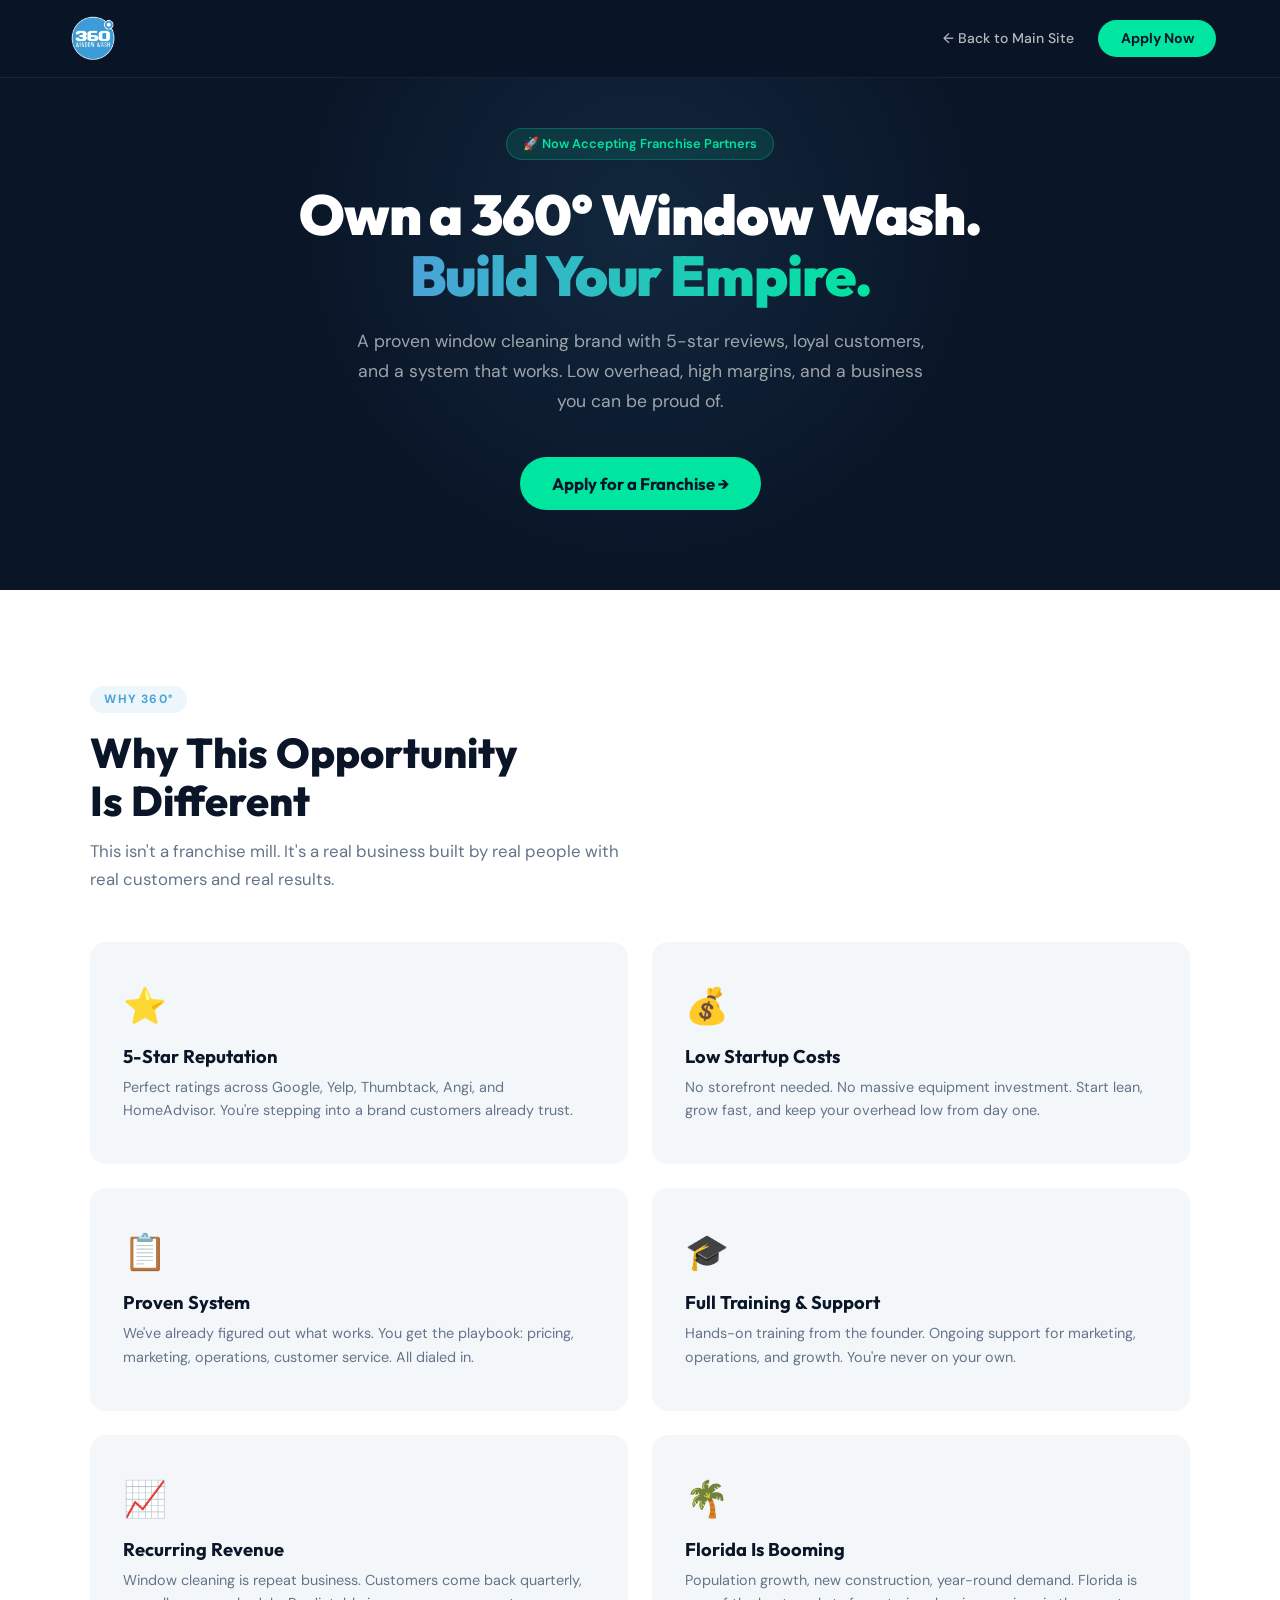
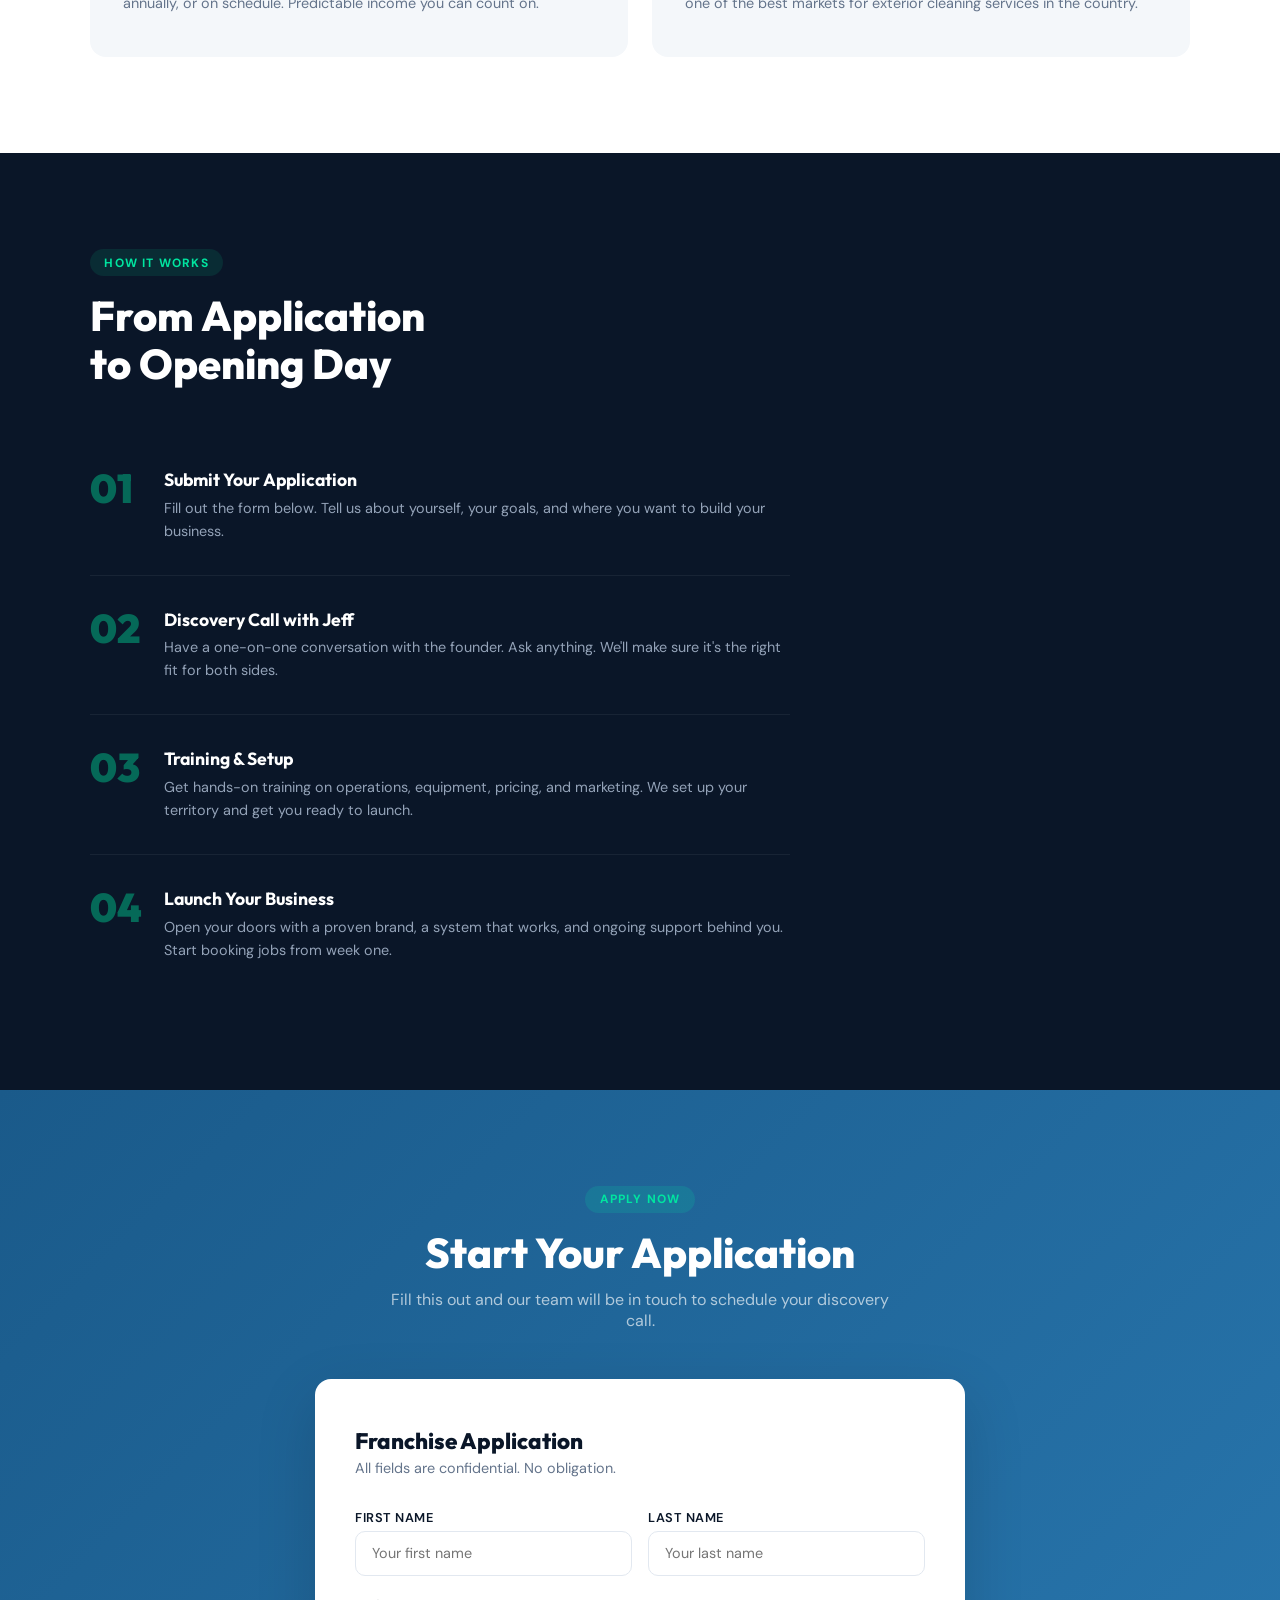
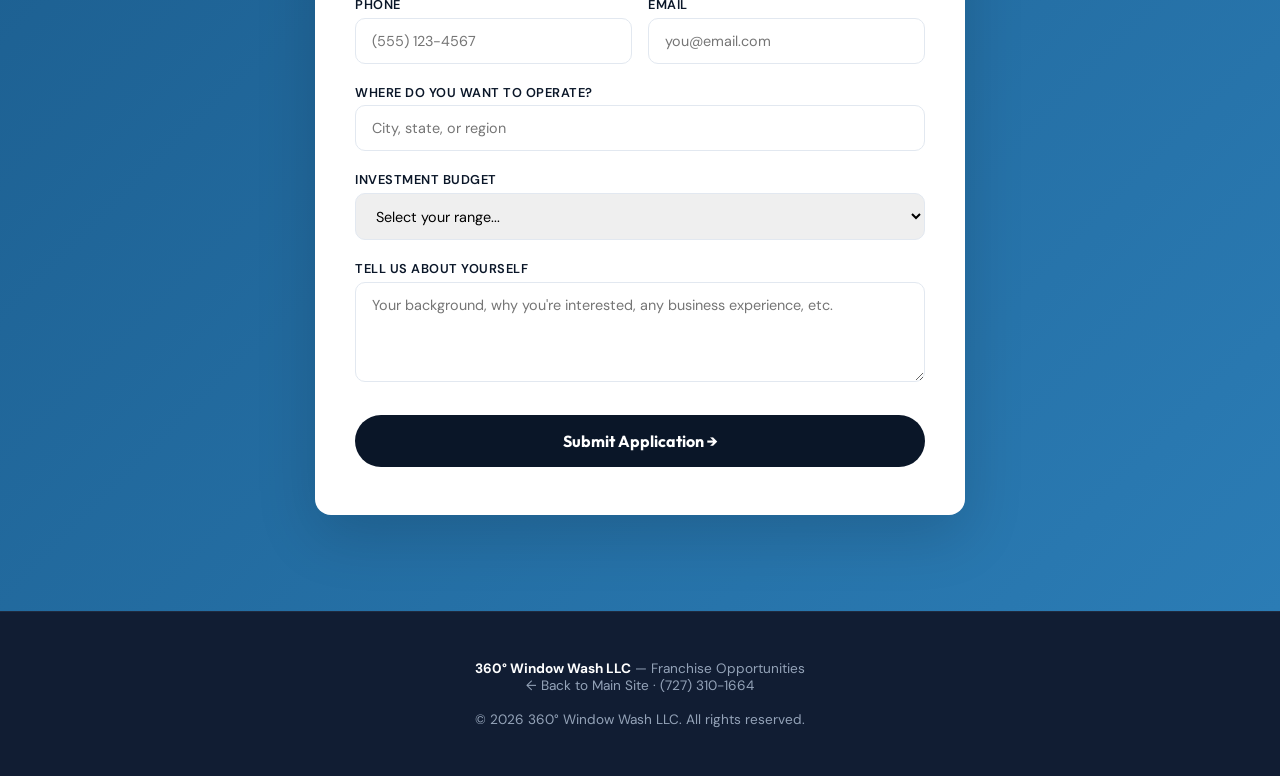
==== franchise.html @ 413ce779 "Initial deploy — 360 Window Wash website" ====
<!DOCTYPE html>
<html lang="en">
<head>
<meta charset="UTF-8">
<meta name="viewport" content="width=device-width, initial-scale=1.0">
<title>Own a 360° Window Wash Franchise | Tampa Bay's #1 Window Cleaning Brand</title>
<meta name="description" content="Own a proven window cleaning business. Low startup costs, full training, and a 5-star brand behind you. Learn about 360° Window Wash franchise opportunities.">
<link rel="preconnect" href="https://fonts.googleapis.com">
<link rel="preconnect" href="https://fonts.gstatic.com" crossorigin>
<link href="https://fonts.googleapis.com/css2?family=Outfit:wght@300;400;500;600;700;800;900&family=DM+Sans:wght@400;500;600;700&display=swap" rel="stylesheet">
<style>
*,*::before,*::after{box-sizing:border-box;margin:0;padding:0}
:root{
--blue:#4BA3D8;--blue-dark:#2B7CB5;--blue-deeper:#1a5a8a;
--navy:#0a1628;--navy-light:#111d33;
--accent:#00e5a0;--accent-dark:#00c589;
--white:#fff;--gray-100:#f4f7fa;--gray-200:#e2e8f0;--gray-400:#94a3b8;--gray-600:#64748b;
--radius:16px;--radius-sm:10px;
}
html{scroll-behavior:smooth;font-size:16px}
body{font-family:'DM Sans',system-ui,sans-serif;color:var(--navy);background:var(--white);-webkit-font-smoothing:antialiased;overflow-x:hidden}
h1,h2,h3,h4{font-family:'Outfit',sans-serif}
img{max-width:100%;display:block}
a{text-decoration:none;color:inherit}

/* NAV */
.nav{position:fixed;top:0;left:0;right:0;z-index:100;background:rgba(10,22,40,.95);backdrop-filter:blur(20px);border-bottom:1px solid rgba(255,255,255,.06)}
.nav-inner{max-width:1200px;margin:0 auto;padding:.9rem 1.5rem;display:flex;align-items:center;justify-content:space-between}
.nav-logo{height:48px;width:auto}
.nav-back{color:rgba(255,255,255,.7);font-size:.875rem;font-weight:500;display:flex;align-items:center;gap:.4rem;transition:color .2s}
.nav-back:hover{color:var(--accent)}
.nav-cta{background:var(--accent);color:var(--navy);font-weight:700;font-size:.875rem;padding:.6rem 1.4rem;border-radius:50px;transition:all .2s}
.nav-cta:hover{background:var(--white)}

/* HERO */
.hero{background:var(--navy);padding:8rem 1.5rem 5rem;text-align:center;position:relative;overflow:hidden}
.hero::before{content:'';position:absolute;top:-30%;left:50%;transform:translateX(-50%);width:800px;height:800px;border-radius:50%;background:radial-gradient(circle,rgba(75,163,216,.12),transparent 60%);pointer-events:none}
.hero-inner{position:relative;max-width:750px;margin:0 auto;z-index:2}
.hero-badge{display:inline-flex;align-items:center;gap:.5rem;background:rgba(0,229,160,.12);border:1px solid rgba(0,229,160,.25);color:var(--accent);font-size:.8rem;font-weight:600;padding:.4rem 1rem;border-radius:50px;margin-bottom:1.5rem}
.hero h1{font-size:clamp(2.2rem,5vw,3.5rem);font-weight:900;color:var(--white);line-height:1.1;margin-bottom:1.25rem;letter-spacing:-.02em}
.hero h1 span{background:linear-gradient(90deg,var(--blue),var(--accent));-webkit-background-clip:text;-webkit-text-fill-color:transparent;background-clip:text}
.hero p{color:rgba(255,255,255,.6);font-size:1.1rem;line-height:1.7;max-width:580px;margin:0 auto 2.5rem}
.btn{display:inline-flex;align-items:center;gap:.5rem;font-family:'Outfit',sans-serif;font-weight:700;font-size:1.05rem;padding:1rem 2rem;border-radius:50px;border:none;cursor:pointer;transition:all .25s}
.btn-accent{background:var(--accent);color:var(--navy)}
.btn-accent:hover{background:var(--white);transform:translateY(-2px);box-shadow:0 8px 30px rgba(0,229,160,.3)}

/* WHY */
section{padding:5rem 1.5rem}
.section-inner{max-width:1100px;margin:0 auto}
.section-tag{display:inline-block;font-size:.75rem;font-weight:700;letter-spacing:.1em;text-transform:uppercase;color:var(--blue);background:rgba(75,163,216,.1);padding:.35rem .9rem;border-radius:50px;margin-bottom:1rem}
.section-title{font-size:clamp(1.8rem,4vw,2.6rem);font-weight:800;line-height:1.15;margin-bottom:.75rem}
.section-desc{color:var(--gray-600);font-size:1.05rem;line-height:1.7;max-width:560px}

.why-grid{display:grid;gap:1.5rem;margin-top:3rem}
.why-card{background:var(--gray-100);border-radius:var(--radius);padding:2.5rem 2rem;transition:all .3s;border:1px solid transparent}
.why-card:hover{border-color:var(--blue);transform:translateY(-3px);box-shadow:0 10px 40px rgba(75,163,216,.1)}
.why-icon{font-size:2.2rem;margin-bottom:1rem}
.why-card h3{font-size:1.15rem;font-weight:700;margin-bottom:.5rem}
.why-card p{color:var(--gray-600);font-size:.9rem;line-height:1.65}

/* STEPS */
.steps-section{background:var(--navy);color:var(--white)}
.steps-section .section-tag{color:var(--accent);background:rgba(0,229,160,.1)}
.steps-section .section-title{color:var(--white)}
.steps-grid{display:grid;gap:0;margin-top:3rem;max-width:700px}
.step{display:flex;gap:1.5rem;padding:2rem 0;border-bottom:1px solid rgba(255,255,255,.06)}
.step:last-child{border:none}
.step-num{font-family:'Outfit',sans-serif;font-size:2.5rem;font-weight:900;color:var(--accent);opacity:.4;line-height:1;flex-shrink:0;width:50px}
.step h3{color:var(--white);font-size:1.1rem;font-weight:700;margin-bottom:.35rem}
.step p{color:var(--gray-400);font-size:.9rem;line-height:1.6}

/* FORM */
.form-section{background:linear-gradient(135deg,var(--blue-deeper),var(--blue-dark))}
.form-wrapper{max-width:650px;margin:0 auto}
.form-card{background:var(--white);border-radius:var(--radius);padding:3rem 2.5rem;box-shadow:0 20px 60px rgba(0,0,0,.15)}
.form-card h3{font-size:1.4rem;font-weight:800;margin-bottom:.25rem}
.form-card .subtitle{color:var(--gray-600);font-size:.9rem;margin-bottom:2rem}
.form-group{margin-bottom:1.25rem}
.form-group label{display:block;font-size:.8rem;font-weight:600;color:var(--navy);margin-bottom:.3rem;text-transform:uppercase;letter-spacing:.04em}
.form-group input,.form-group select,.form-group textarea{width:100%;padding:.8rem 1rem;border:1.5px solid var(--gray-200);border-radius:var(--radius-sm);font-family:inherit;font-size:.9rem;transition:border-color .2s}
.form-group input:focus,.form-group select:focus,.form-group textarea:focus{outline:none;border-color:var(--blue)}
.form-group textarea{resize:vertical}
.form-row{display:grid;grid-template-columns:1fr 1fr;gap:1rem}
.btn-submit{width:100%;justify-content:center;background:var(--navy);color:var(--white);font-size:1rem;margin-top:.5rem}
.btn-submit:hover{background:var(--blue-deeper);transform:translateY(-2px)}

/* GHOST RESPONSE */
.ghost-response{margin-top:2rem;background:var(--navy);border-radius:var(--radius);padding:2rem;color:var(--white);animation:slideUp .4s ease;display:none}
.ghost-header{display:flex;align-items:center;gap:.5rem;font-size:.8rem;color:var(--gray-400);margin-bottom:1rem}
.ghost-dot{width:8px;height:8px;border-radius:50%;background:var(--accent);animation:pulse 2s infinite}
.ghost-msg{font-size:.95rem;line-height:1.7;color:rgba(255,255,255,.85)}
.ghost-msg p{margin-bottom:.5rem}
@keyframes slideUp{from{opacity:0;transform:translateY(10px)}to{opacity:1;transform:translateY(0)}}
@keyframes pulse{0%,100%{opacity:1}50%{opacity:.3}}
.typing span{animation:blink 1.4s infinite;font-size:1.2rem}
.typing span:nth-child(2){animation-delay:.2s}
.typing span:nth-child(3){animation-delay:.4s}
@keyframes blink{0%,100%{opacity:.2}50%{opacity:1}}

/* FOOTER */
footer{background:var(--navy-light);border-top:1px solid rgba(255,255,255,.06);padding:3rem 1.5rem;text-align:center;color:var(--gray-400);font-size:.85rem}
footer a{color:var(--gray-400)}
footer strong{color:var(--white)}

.fade-in{opacity:0;transform:translateY(25px);transition:opacity .6s,transform .6s}
.fade-in.visible{opacity:1;transform:translateY(0)}

@media(min-width:640px){.why-grid{grid-template-columns:repeat(2,1fr)}}
@media(min-width:768px){section{padding:6rem 2rem}}
@media(max-width:500px){.form-row{grid-template-columns:1fr}}
</style>
</head>
<body>

<!-- NAV -->
<nav class="nav">
  <div class="nav-inner">
    <img src="logo-full.webp" alt="360° Window Wash" class="nav-logo">
    <div style="display:flex;align-items:center;gap:1.5rem">
      <a href="index.html" class="nav-back">← Back to Main Site</a>
      <a href="#apply" class="nav-cta">Apply Now</a>
    </div>
  </div>
</nav>

<!-- HERO -->
<section class="hero">
  <div class="hero-inner fade-in">
    <div class="hero-badge">🚀 Now Accepting Franchise Partners</div>
    <h1>Own a 360° Window Wash.<br><span>Build Your Empire.</span></h1>
    <p>A proven window cleaning brand with 5-star reviews, loyal customers, and a system that works. Low overhead, high margins, and a business you can be proud of.</p>
    <a href="#apply" class="btn btn-accent">Apply for a Franchise →</a>
  </div>
</section>

<!-- WHY -->
<section>
  <div class="section-inner">
    <span class="section-tag">Why 360°</span>
    <h2 class="section-title">Why This Opportunity<br>Is Different</h2>
    <p class="section-desc">This isn't a franchise mill. It's a real business built by real people with real customers and real results.</p>
    <div class="why-grid">
      <div class="why-card fade-in">
        <div class="why-icon">⭐</div>
        <h3>5-Star Reputation</h3>
        <p>Perfect ratings across Google, Yelp, Thumbtack, Angi, and HomeAdvisor. You're stepping into a brand customers already trust.</p>
      </div>
      <div class="why-card fade-in">
        <div class="why-icon">💰</div>
        <h3>Low Startup Costs</h3>
        <p>No storefront needed. No massive equipment investment. Start lean, grow fast, and keep your overhead low from day one.</p>
      </div>
      <div class="why-card fade-in">
        <div class="why-icon">📋</div>
        <h3>Proven System</h3>
        <p>We've already figured out what works. You get the playbook: pricing, marketing, operations, customer service. All dialed in.</p>
      </div>
      <div class="why-card fade-in">
        <div class="why-icon">🎓</div>
        <h3>Full Training &amp; Support</h3>
        <p>Hands-on training from the founder. Ongoing support for marketing, operations, and growth. You're never on your own.</p>
      </div>
      <div class="why-card fade-in">
        <div class="why-icon">📈</div>
        <h3>Recurring Revenue</h3>
        <p>Window cleaning is repeat business. Customers come back quarterly, annually, or on schedule. Predictable income you can count on.</p>
      </div>
      <div class="why-card fade-in">
        <div class="why-icon">🌴</div>
        <h3>Florida Is Booming</h3>
        <p>Population growth, new construction, year-round demand. Florida is one of the best markets for exterior cleaning services in the country.</p>
      </div>
    </div>
  </div>
</section>

<!-- HOW IT WORKS -->
<section class="steps-section">
  <div class="section-inner">
    <span class="section-tag">How It Works</span>
    <h2 class="section-title">From Application<br>to Opening Day</h2>
    <div class="steps-grid">
      <div class="step fade-in">
        <div class="step-num">01</div>
        <div><h3>Submit Your Application</h3><p>Fill out the form below. Tell us about yourself, your goals, and where you want to build your business.</p></div>
      </div>
      <div class="step fade-in">
        <div class="step-num">02</div>
        <div><h3>Discovery Call with Jeff</h3><p>Have a one-on-one conversation with the founder. Ask anything. We'll make sure it's the right fit for both sides.</p></div>
      </div>
      <div class="step fade-in">
        <div class="step-num">03</div>
        <div><h3>Training &amp; Setup</h3><p>Get hands-on training on operations, equipment, pricing, and marketing. We set up your territory and get you ready to launch.</p></div>
      </div>
      <div class="step fade-in">
        <div class="step-num">04</div>
        <div><h3>Launch Your Business</h3><p>Open your doors with a proven brand, a system that works, and ongoing support behind you. Start booking jobs from week one.</p></div>
      </div>
    </div>
  </div>
</section>

<!-- APPLICATION FORM -->
<section id="apply" class="form-section">
  <div class="section-inner">
    <div style="text-align:center;margin-bottom:3rem">
      <span class="section-tag" style="color:var(--accent);background:rgba(0,229,160,.15)">Apply Now</span>
      <h2 class="section-title" style="color:var(--white)">Start Your Application</h2>
      <p style="color:rgba(255,255,255,.65);max-width:500px;margin:.75rem auto 0;font-size:1rem">Fill this out and our team will be in touch to schedule your discovery call.</p>
    </div>
    <div class="form-wrapper">
      <div class="form-card fade-in">
        <h3>Franchise Application</h3>
        <p class="subtitle">All fields are confidential. No obligation.</p>
        <form id="franchiseForm" onsubmit="return submitFranchise(event)">
          <div class="form-row">
            <div class="form-group">
              <label>First Name</label>
              <input type="text" id="ffname" placeholder="Your first name" required>
            </div>
            <div class="form-group">
              <label>Last Name</label>
              <input type="text" id="flname" placeholder="Your last name" required>
            </div>
          </div>
          <div class="form-row">
            <div class="form-group">
              <label>Phone</label>
              <input type="tel" id="fphone" placeholder="(555) 123-4567" required>
            </div>
            <div class="form-group">
              <label>Email</label>
              <input type="email" id="femail" placeholder="you@email.com" required>
            </div>
          </div>
          <div class="form-group">
            <label>Where do you want to operate?</label>
            <input type="text" id="flocation" placeholder="City, state, or region" required>
          </div>
          <div class="form-group">
            <label>Investment Budget</label>
            <select id="fbudget" required>
              <option value="">Select your range...</option>
              <option value="Under $10K">Under $10,000</option>
              <option value="$10K-$25K">$10,000 - $25,000</option>
              <option value="$25K-$50K">$25,000 - $50,000</option>
              <option value="$50K+">$50,000+</option>
            </select>
          </div>
          <div class="form-group">
            <label>Tell us about yourself</label>
            <textarea id="fabout" rows="4" placeholder="Your background, why you're interested, any business experience, etc." required></textarea>
          </div>
          <button type="submit" class="btn btn-submit" id="fsubmit">Submit Application →</button>
        </form>

        <div id="ghostResponse" class="ghost-response">
          <div class="ghost-header">
            <div class="ghost-dot"></div>
            <span>360° Window Wash AI Assistant</span>
          </div>
          <div id="ghostMsg" class="ghost-msg"></div>
        </div>
      </div>
    </div>
  </div>
</section>

<!-- FOOTER -->
<footer>
  <div style="max-width:1100px;margin:0 auto">
    <strong>360° Window Wash LLC</strong> — Franchise Opportunities<br>
    <a href="index.html">← Back to Main Site</a> · <a href="tel:+17273101664">(727) 310-1664</a><br><br>
    &copy; 2026 360° Window Wash LLC. All rights reserved.
  </div>
</footer>

<script>
// Fade-in
const obs=new IntersectionObserver(entries=>{entries.forEach(e=>{if(e.isIntersecting){e.target.classList.add('visible');obs.unobserve(e.target)}})},{threshold:.12});
document.querySelectorAll('.fade-in').forEach(el=>obs.observe(el));

// Franchise form
async function submitFranchise(e){
  e.preventDefault();
  const fname=document.getElementById('ffname').value;
  const lname=document.getElementById('flname').value;
  const phone=document.getElementById('fphone').value;
  const email=document.getElementById('femail').value;
  const location=document.getElementById('flocation').value;
  const budget=document.getElementById('fbudget').value;
  const about=document.getElementById('fabout').value;

  const btn=document.getElementById('fsubmit');
  btn.disabled=true;
  btn.textContent='Submitting...';

  try{
    const res=await fetch('https://formspree.io/f/mjgeoljw',{
      method:'POST',
      headers:{'Content-Type':'application/json','Accept':'application/json'},
      body:JSON.stringify({
        _subject:'🏢 Franchise Application — 360 Window Wash',
        firstName:fname,
        lastName:lname,
        phone,
        email,
        targetLocation:location,
        investmentBudget:budget,
        about
      })
    });
    if(res.ok){
      const resp=document.getElementById('ghostResponse');
      const msg=document.getElementById('ghostMsg');
      resp.style.display='block';
      msg.innerHTML=`
        <p>Hey ${fname}! Thanks for applying to own a 360° Window Wash franchise. Jeff will be reaching out personally to schedule your discovery call.</p>
        <p>Keep an eye on your phone — he's fast. Talk soon! 🪟✨</p>
      `;
      resp.scrollIntoView({behavior:'smooth',block:'center'});
      btn.textContent='Application Submitted ✓';
      btn.style.background='var(--accent)';
      btn.style.color='var(--navy)';
    } else {
      btn.disabled=false;
      btn.textContent='Submit Application →';
      alert('Something went wrong. Please call us at (727) 310-1664.');
    }
  } catch(err){
    btn.disabled=false;
    btn.textContent='Submit Application →';
    alert('Something went wrong. Please call us at (727) 310-1664.');
  }
  return false;
}
</script>
</body>
</html>
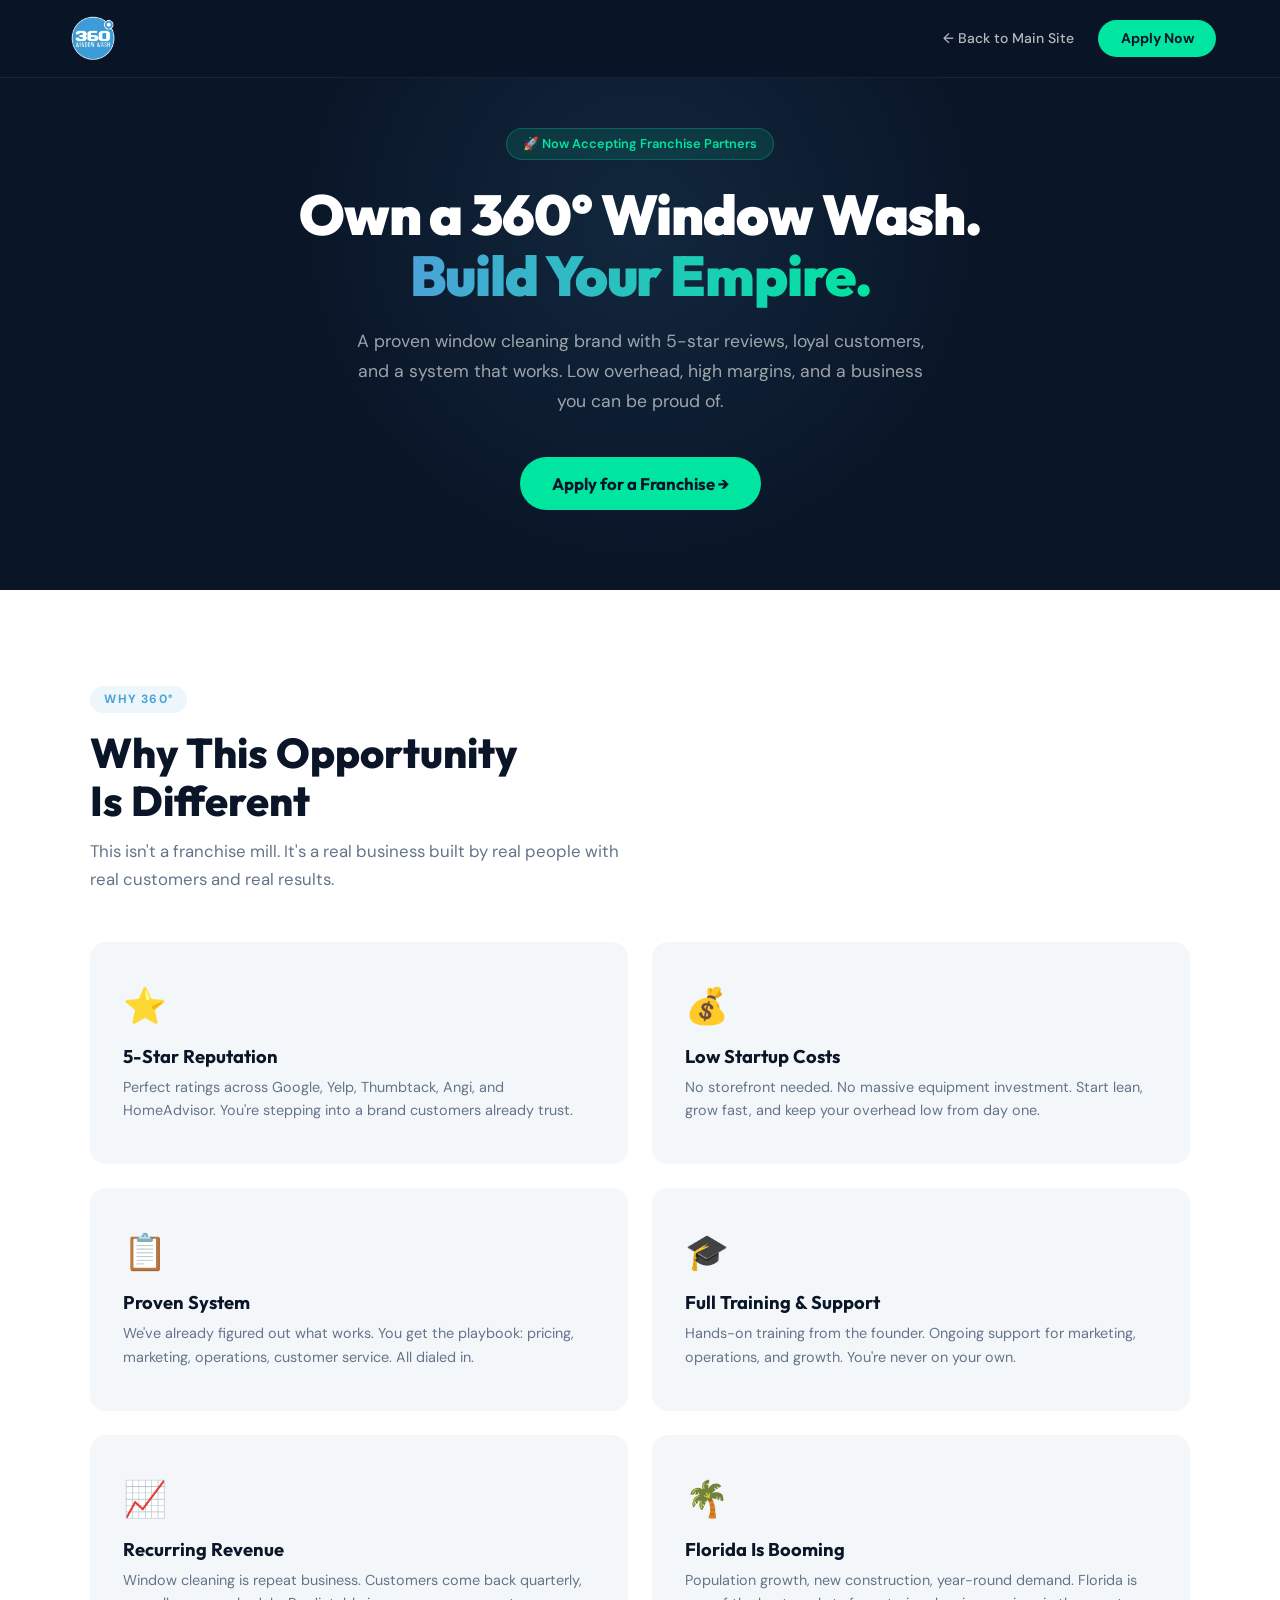
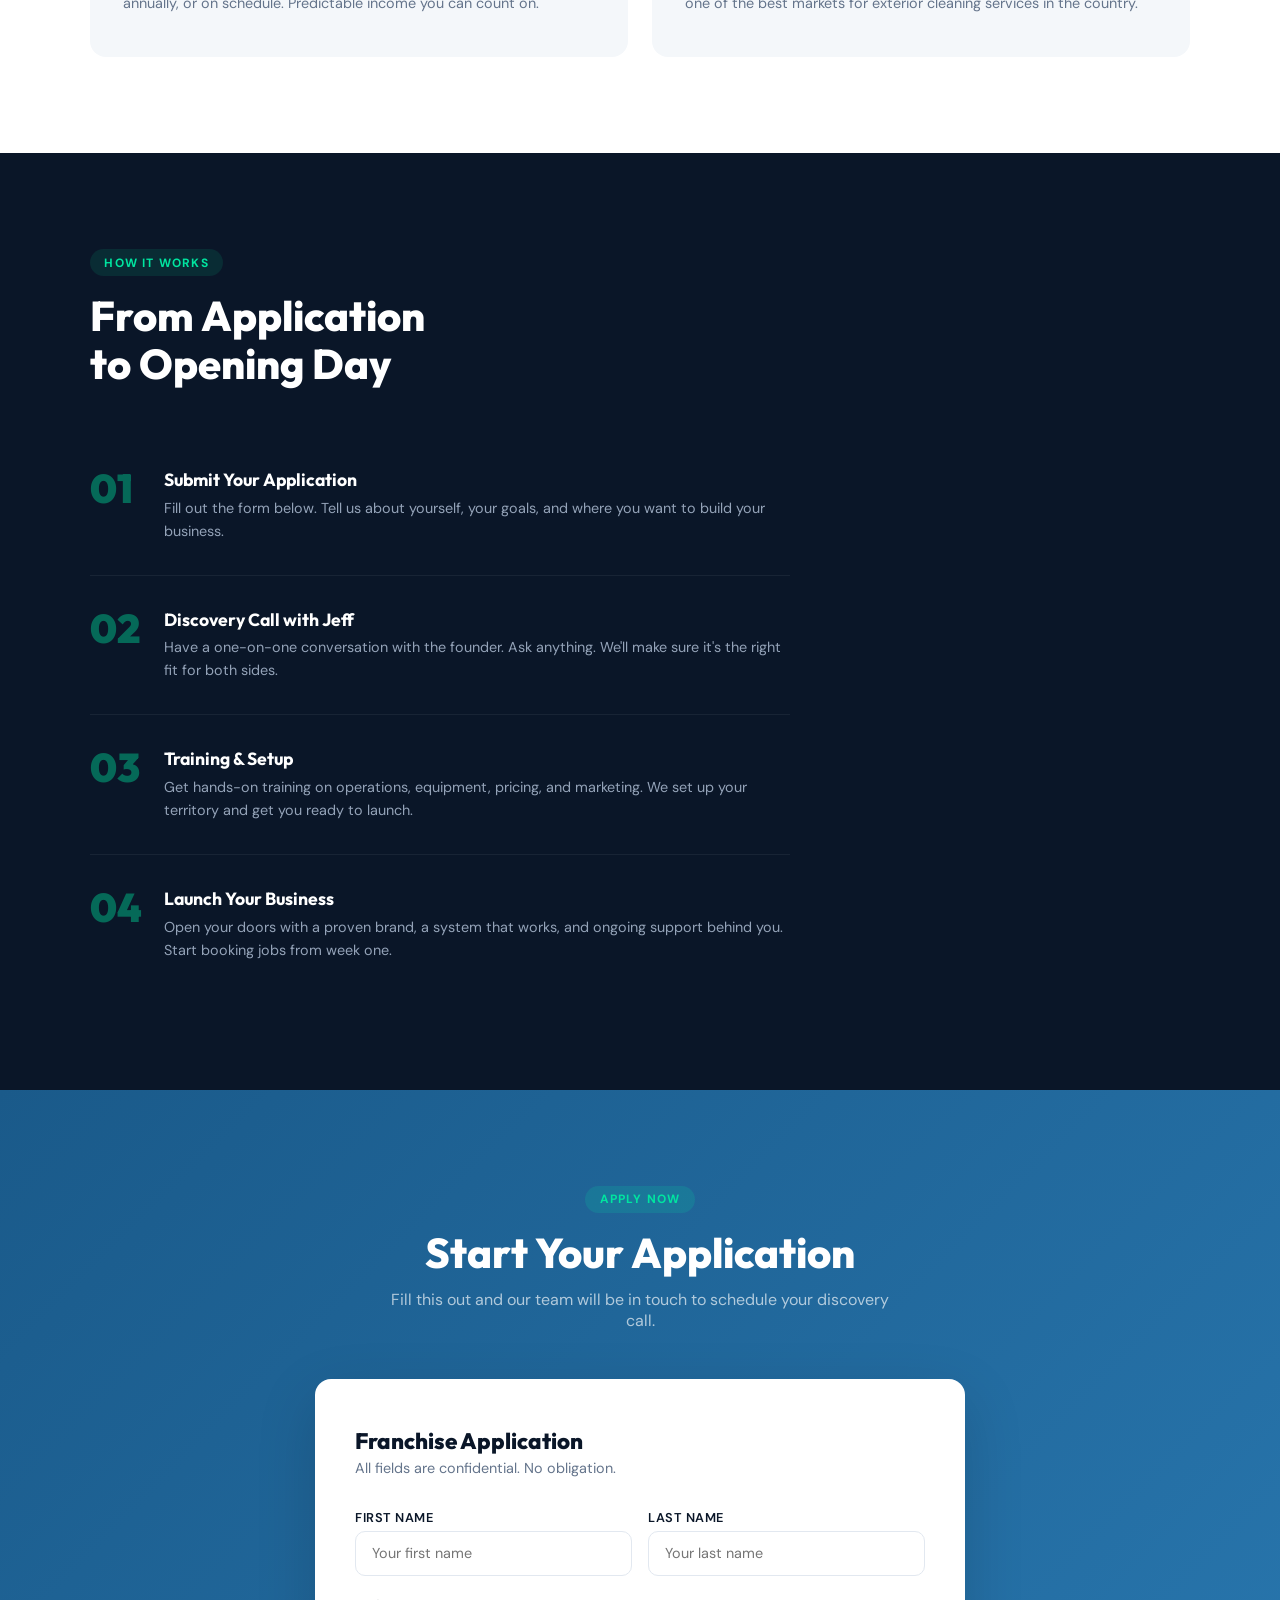
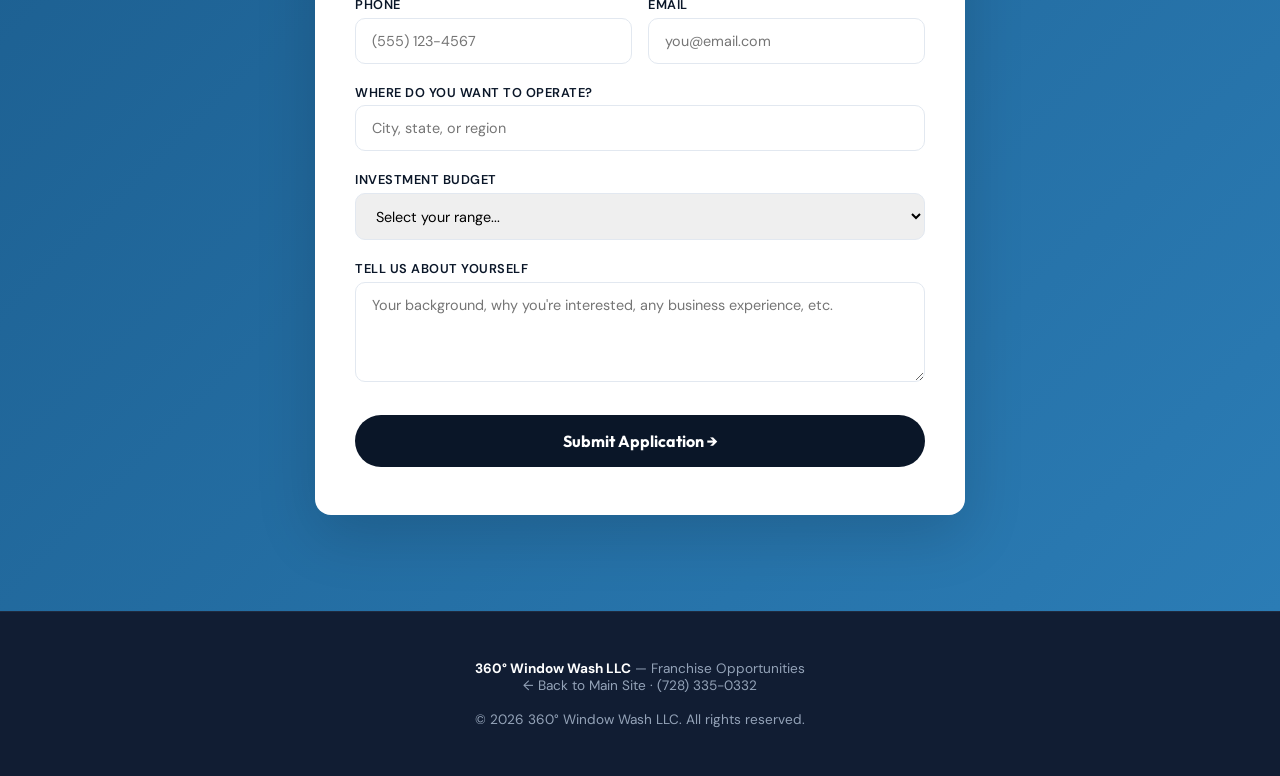
==== commit 68f9f431: "Update main phone number to business line (728) 335-0332" ====
--- a/franchise.html
+++ b/franchise.html
@@ -5,6 +5,14 @@
 <meta name="viewport" content="width=device-width, initial-scale=1.0">
 <title>Own a 360° Window Wash Franchise | Tampa Bay's #1 Window Cleaning Brand</title>
 <meta name="description" content="Own a proven window cleaning business. Low startup costs, full training, and a 5-star brand behind you. Learn about 360° Window Wash franchise opportunities.">
+<meta property="og:title" content="Own a 360° Window Wash Franchise | Build Your Empire">
+<meta property="og:description" content="Low startup costs, full training, and a 5-star brand behind you. Apply for a 360° Window Wash franchise today.">
+<meta property="og:type" content="website">
+<meta property="og:image" content="https://360windowwash.com/logo-full.png">
+<meta name="twitter:card" content="summary_large_image">
+<meta name="twitter:image" content="https://360windowwash.com/logo-full.png">
+<link rel="icon" type="image/png" href="logo.png">
+<link rel="apple-touch-icon" href="logo.png">
 <link rel="preconnect" href="https://fonts.googleapis.com">
 <link rel="preconnect" href="https://fonts.gstatic.com" crossorigin>
 <link href="https://fonts.googleapis.com/css2?family=Outfit:wght@300;400;500;600;700;800;900&family=DM+Sans:wght@400;500;600;700&display=swap" rel="stylesheet">
@@ -270,7 +278,7 @@
 <footer>
   <div style="max-width:1100px;margin:0 auto">
     <strong>360° Window Wash LLC</strong> — Franchise Opportunities<br>
-    <a href="index.html">← Back to Main Site</a> · <a href="tel:+17273101664">(727) 310-1664</a><br><br>
+    <a href="index.html">← Back to Main Site</a> · <a href="tel:+17283350332">(728) 335-0332</a><br><br>
     &copy; 2026 360° Window Wash LLC. All rights reserved.
   </div>
 </footer>
@@ -325,12 +333,12 @@
     } else {
       btn.disabled=false;
       btn.textContent='Submit Application →';
-      alert('Something went wrong. Please call us at (727) 310-1664.');
+      alert('Something went wrong. Please call us at (728) 335-0332.');
     }
   } catch(err){
     btn.disabled=false;
     btn.textContent='Submit Application →';
-    alert('Something went wrong. Please call us at (727) 310-1664.');
+    alert('Something went wrong. Please call us at (728) 335-0332.');
   }
   return false;
 }
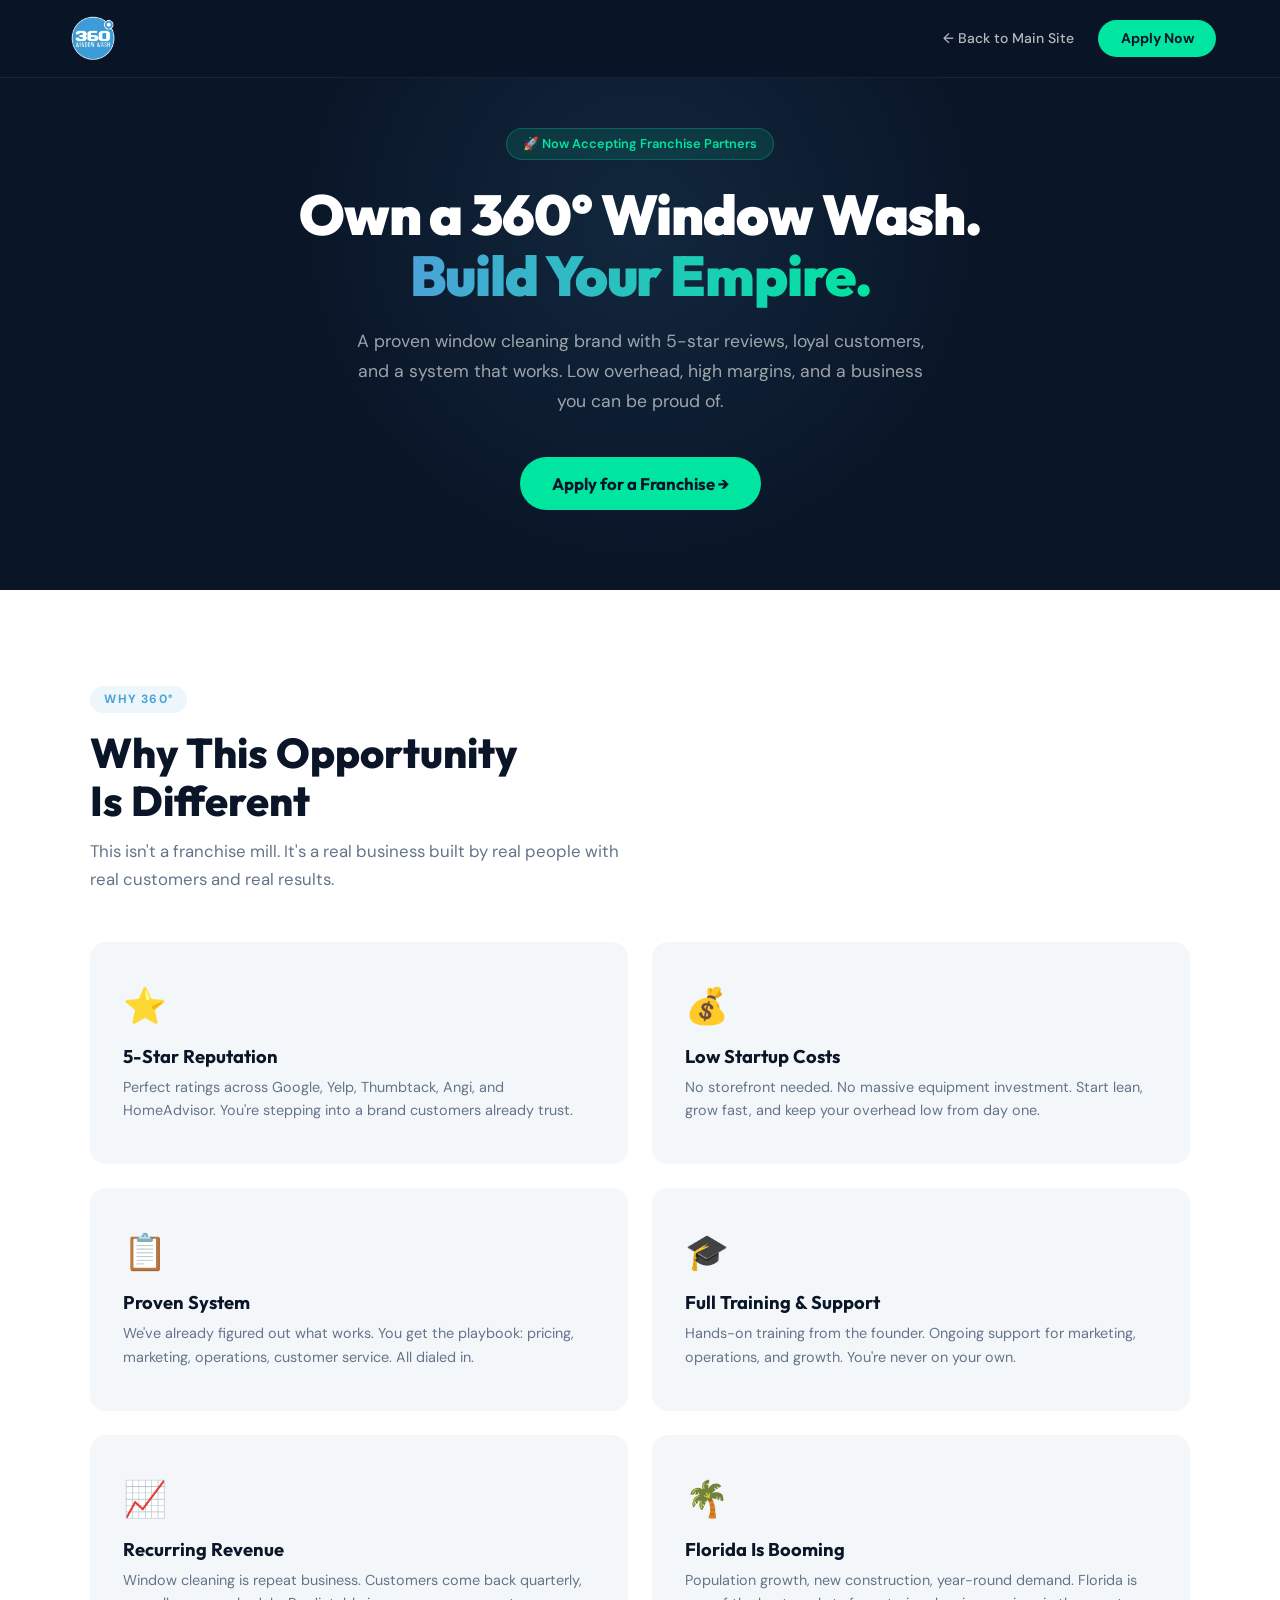
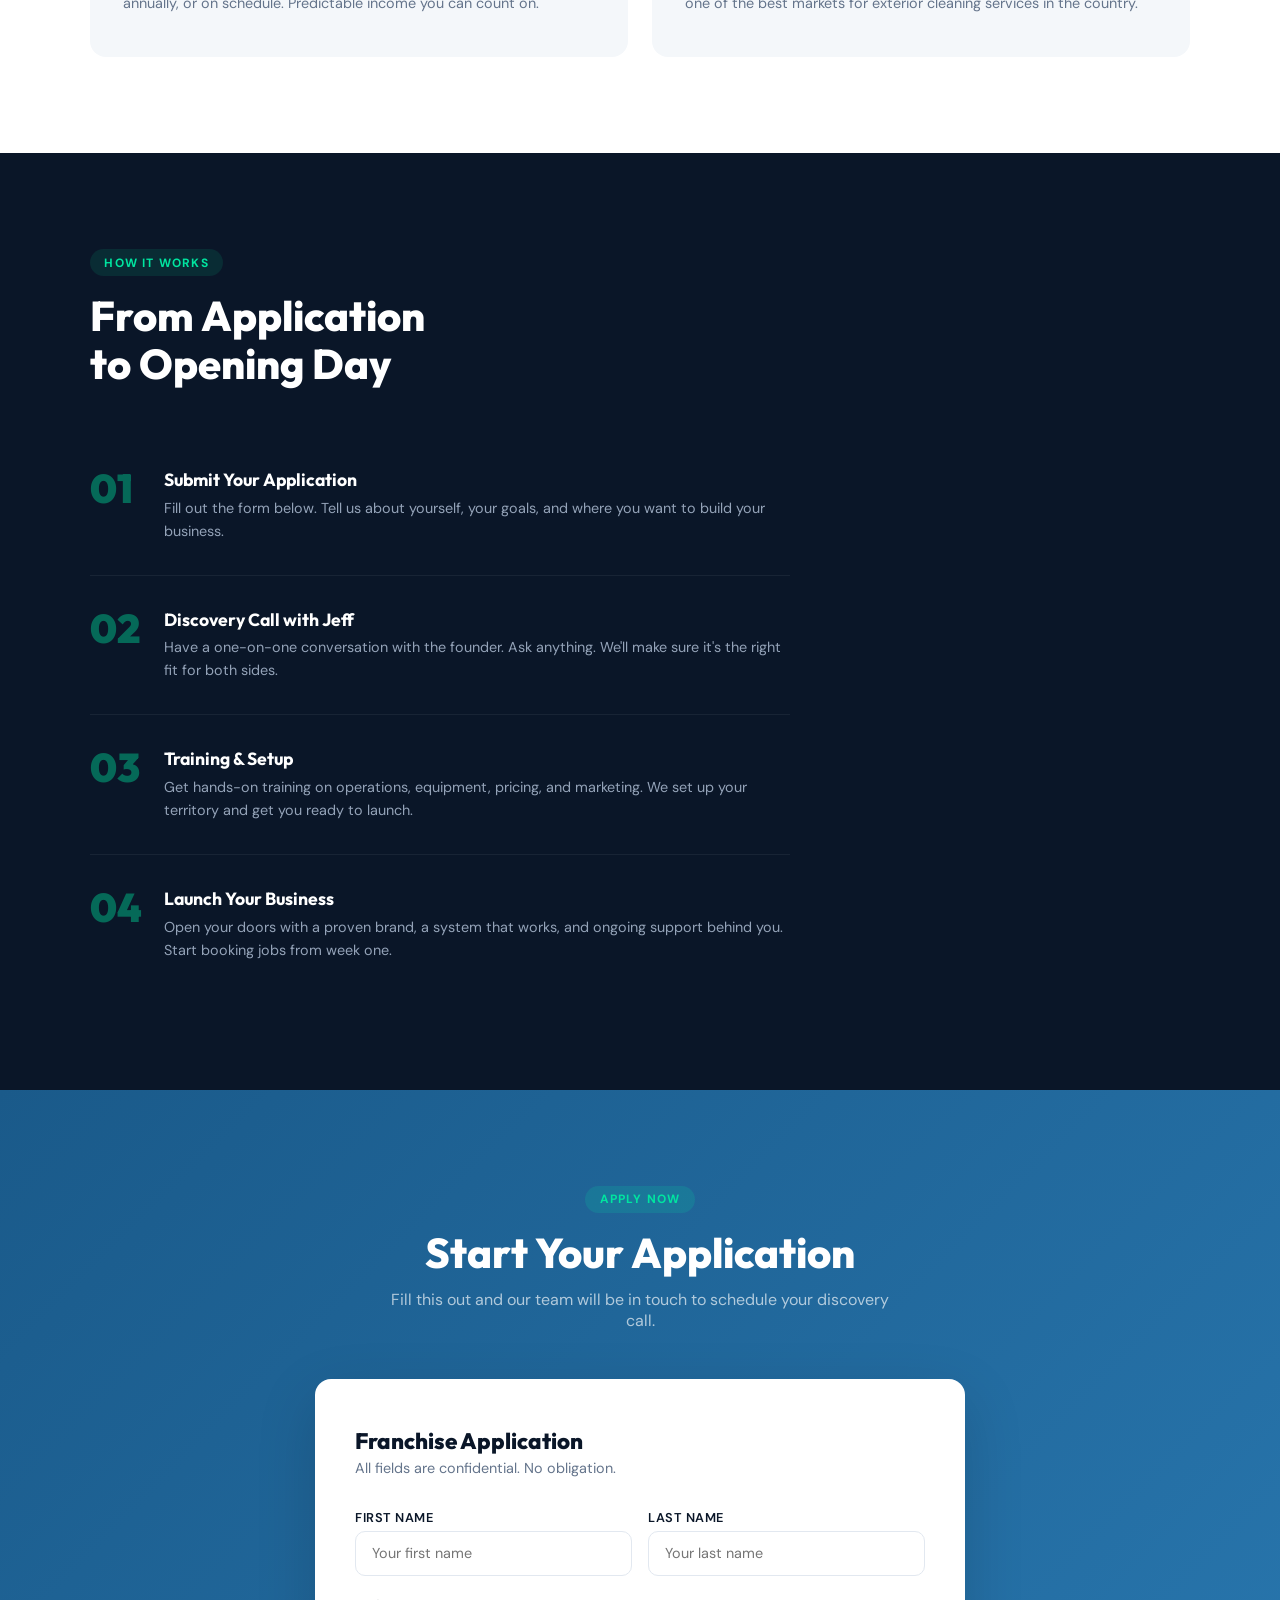
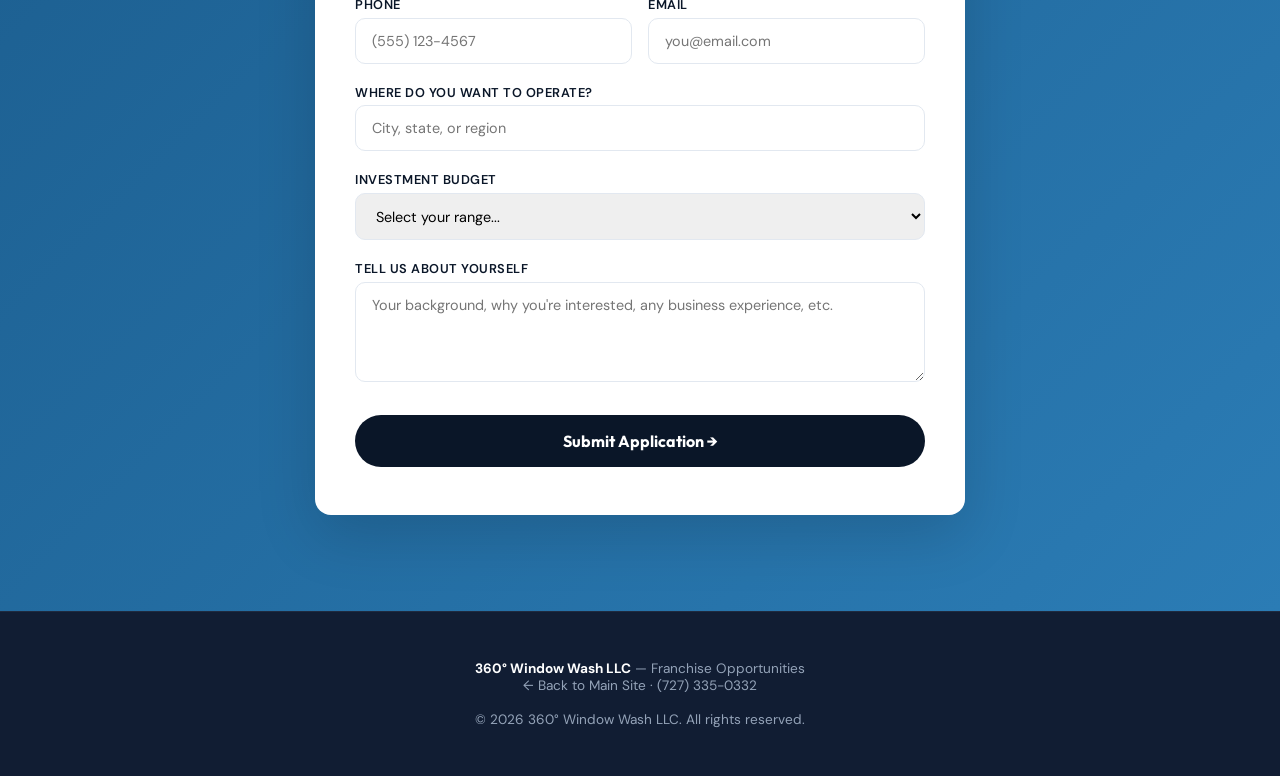
==== commit fb965ae8: "Fix phone number typo: (728) → (727) 335-0332" ====
--- a/franchise.html
+++ b/franchise.html
@@ -278,7 +278,7 @@
 <footer>
   <div style="max-width:1100px;margin:0 auto">
     <strong>360° Window Wash LLC</strong> — Franchise Opportunities<br>
-    <a href="index.html">← Back to Main Site</a> · <a href="tel:+17283350332">(728) 335-0332</a><br><br>
+    <a href="index.html">← Back to Main Site</a> · <a href="tel:+17273350332">(727) 335-0332</a><br><br>
     &copy; 2026 360° Window Wash LLC. All rights reserved.
   </div>
 </footer>
@@ -333,12 +333,12 @@
     } else {
       btn.disabled=false;
       btn.textContent='Submit Application →';
-      alert('Something went wrong. Please call us at (728) 335-0332.');
+      alert('Something went wrong. Please call us at (727) 335-0332.');
     }
   } catch(err){
     btn.disabled=false;
     btn.textContent='Submit Application →';
-    alert('Something went wrong. Please call us at (728) 335-0332.');
+    alert('Something went wrong. Please call us at (727) 335-0332.');
   }
   return false;
 }
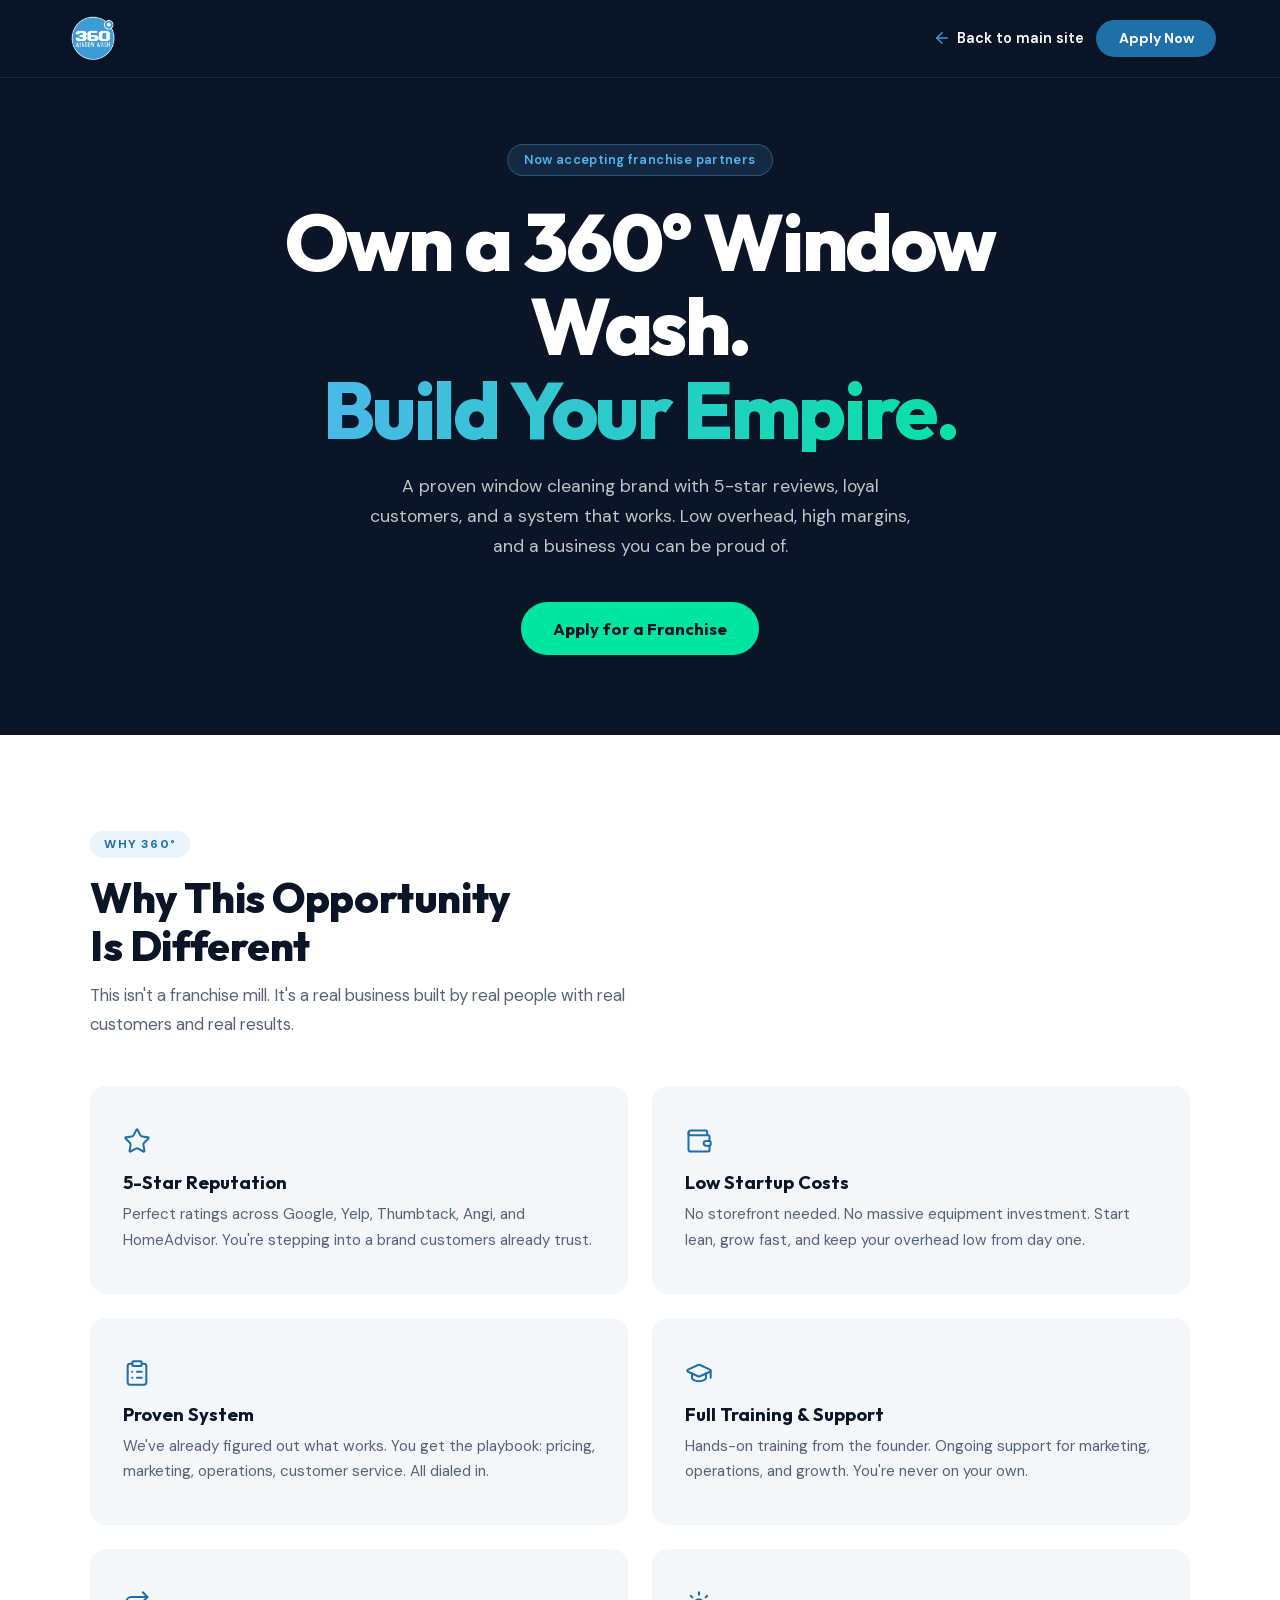
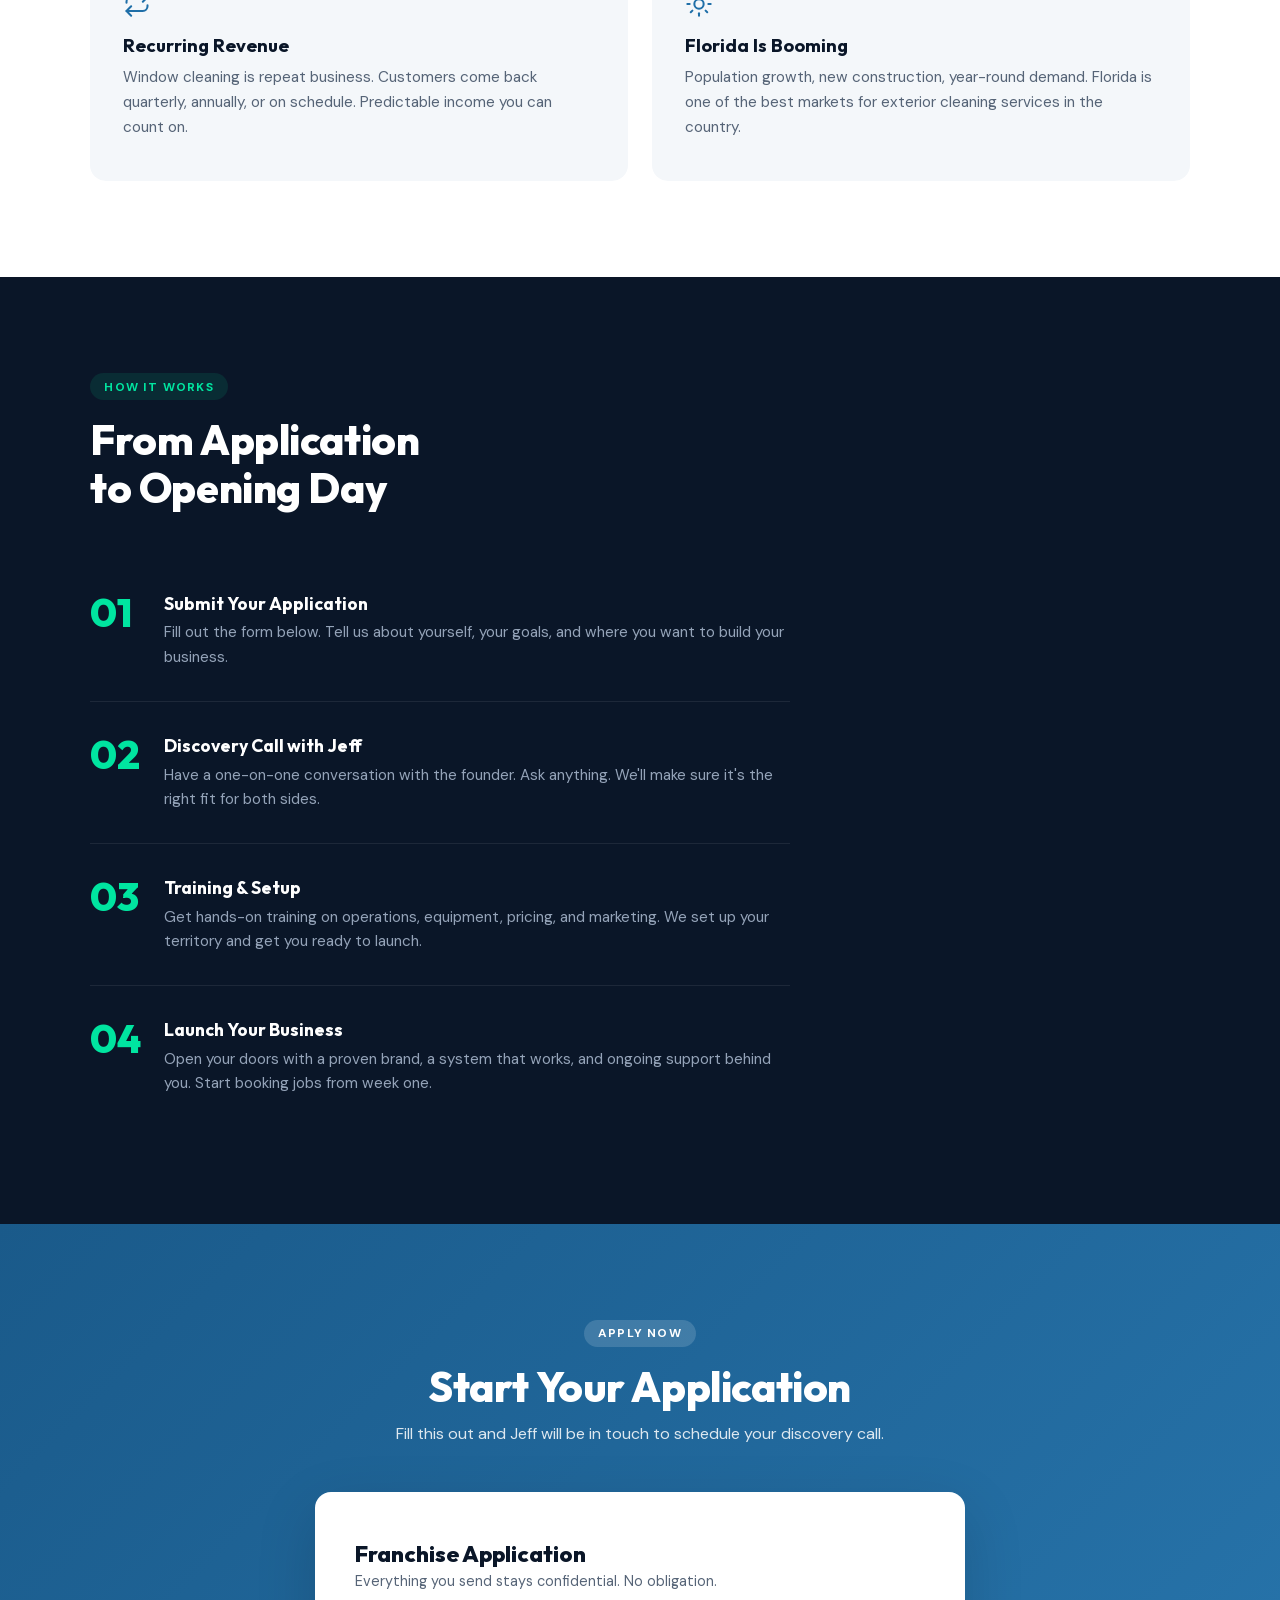
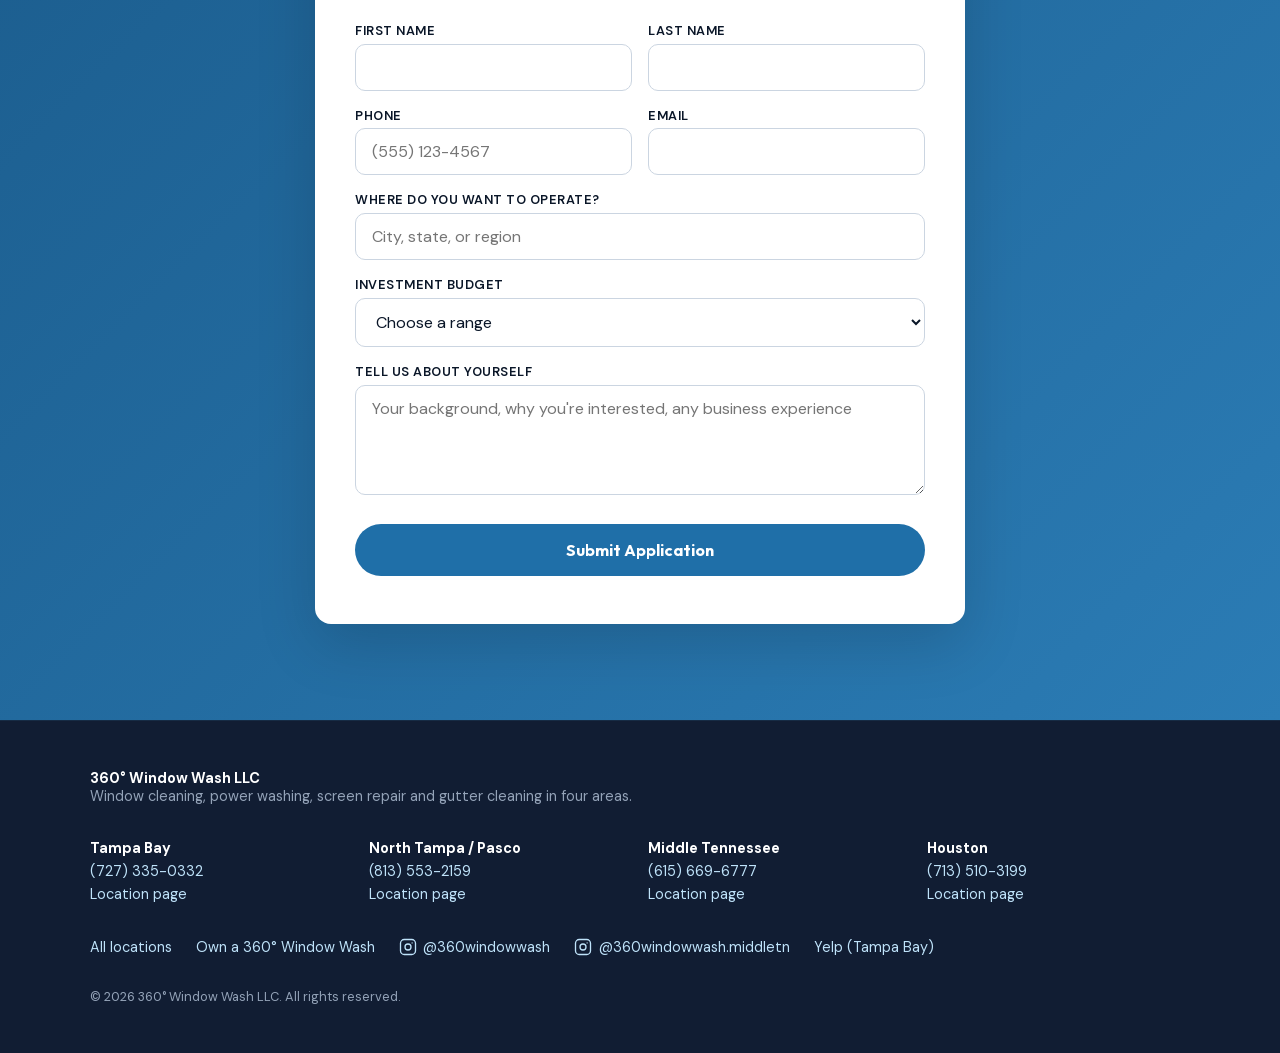
==== commit 1292c9e2: "Fix UX audit items: area routing, honest claims, local heroes, SEO basics, polish - Homepage quote f" ====
--- a/franchise.html
+++ b/franchise.html
@@ -3,145 +3,46 @@
 <head>
 <meta charset="UTF-8">
 <meta name="viewport" content="width=device-width, initial-scale=1.0">
-<title>Own a 360° Window Wash Franchise | Tampa Bay's #1 Window Cleaning Brand</title>
-<meta name="description" content="Own a proven window cleaning business. Low startup costs, full training, and a 5-star brand behind you. Learn about 360° Window Wash franchise opportunities.">
-<meta property="og:title" content="Own a 360° Window Wash Franchise | Build Your Empire">
-<meta property="og:description" content="Low startup costs, full training, and a 5-star brand behind you. Apply for a 360° Window Wash franchise today.">
+<title>Own a 360° Window Wash | Franchise Opportunities</title>
+<meta name="description" content="Run your own 360° Window Wash. Low startup costs, hands-on training from the founder, and a 5-star brand behind you. Apply for a franchise.">
+<link rel="canonical" href="https://360windowwash.com/franchise.html">
+<meta property="og:title" content="Own a 360° Window Wash | Franchise Opportunities">
+<meta property="og:description" content="Run your own 360° Window Wash. Low startup costs, hands-on training from the founder, and a 5-star brand behind you. Apply for a franchise.">
 <meta property="og:type" content="website">
+<meta property="og:url" content="https://360windowwash.com/franchise.html">
 <meta property="og:image" content="https://360windowwash.com/logo-full.png">
 <meta name="twitter:card" content="summary_large_image">
 <meta name="twitter:image" content="https://360windowwash.com/logo-full.png">
-<link rel="icon" type="image/png" href="logo.png">
-<link rel="apple-touch-icon" href="logo.png">
-<link rel="preconnect" href="https://fonts.googleapis.com">
-<link rel="preconnect" href="https://fonts.gstatic.com" crossorigin>
-<link href="https://fonts.googleapis.com/css2?family=Outfit:wght@300;400;500;600;700;800;900&family=DM+Sans:wght@400;500;600;700&display=swap" rel="stylesheet">
-<style>
-*,*::before,*::after{box-sizing:border-box;margin:0;padding:0}
-:root{
---blue:#4BA3D8;--blue-dark:#2B7CB5;--blue-deeper:#1a5a8a;
---navy:#0a1628;--navy-light:#111d33;
---accent:#00e5a0;--accent-dark:#00c589;
---white:#fff;--gray-100:#f4f7fa;--gray-200:#e2e8f0;--gray-400:#94a3b8;--gray-600:#64748b;
---radius:16px;--radius-sm:10px;
-}
-html{scroll-behavior:smooth;font-size:16px}
-body{font-family:'DM Sans',system-ui,sans-serif;color:var(--navy);background:var(--white);-webkit-font-smoothing:antialiased;overflow-x:hidden}
-h1,h2,h3,h4{font-family:'Outfit',sans-serif}
-img{max-width:100%;display:block}
-a{text-decoration:none;color:inherit}
-
-/* NAV */
-.nav{position:fixed;top:0;left:0;right:0;z-index:100;background:rgba(10,22,40,.95);backdrop-filter:blur(20px);border-bottom:1px solid rgba(255,255,255,.06)}
-.nav-inner{max-width:1200px;margin:0 auto;padding:.9rem 1.5rem;display:flex;align-items:center;justify-content:space-between}
-.nav-logo{height:48px;width:auto}
-.nav-back{color:rgba(255,255,255,.7);font-size:.875rem;font-weight:500;display:flex;align-items:center;gap:.4rem;transition:color .2s}
-.nav-back:hover{color:var(--accent)}
-.nav-cta{background:var(--accent);color:var(--navy);font-weight:700;font-size:.875rem;padding:.6rem 1.4rem;border-radius:50px;transition:all .2s}
-.nav-cta:hover{background:var(--white)}
-
-/* HERO */
-.hero{background:var(--navy);padding:8rem 1.5rem 5rem;text-align:center;position:relative;overflow:hidden}
-.hero::before{content:'';position:absolute;top:-30%;left:50%;transform:translateX(-50%);width:800px;height:800px;border-radius:50%;background:radial-gradient(circle,rgba(75,163,216,.12),transparent 60%);pointer-events:none}
-.hero-inner{position:relative;max-width:750px;margin:0 auto;z-index:2}
-.hero-badge{display:inline-flex;align-items:center;gap:.5rem;background:rgba(0,229,160,.12);border:1px solid rgba(0,229,160,.25);color:var(--accent);font-size:.8rem;font-weight:600;padding:.4rem 1rem;border-radius:50px;margin-bottom:1.5rem}
-.hero h1{font-size:clamp(2.2rem,5vw,3.5rem);font-weight:900;color:var(--white);line-height:1.1;margin-bottom:1.25rem;letter-spacing:-.02em}
-.hero h1 span{background:linear-gradient(90deg,var(--blue),var(--accent));-webkit-background-clip:text;-webkit-text-fill-color:transparent;background-clip:text}
-.hero p{color:rgba(255,255,255,.6);font-size:1.1rem;line-height:1.7;max-width:580px;margin:0 auto 2.5rem}
-.btn{display:inline-flex;align-items:center;gap:.5rem;font-family:'Outfit',sans-serif;font-weight:700;font-size:1.05rem;padding:1rem 2rem;border-radius:50px;border:none;cursor:pointer;transition:all .25s}
-.btn-accent{background:var(--accent);color:var(--navy)}
-.btn-accent:hover{background:var(--white);transform:translateY(-2px);box-shadow:0 8px 30px rgba(0,229,160,.3)}
-
-/* WHY */
-section{padding:5rem 1.5rem}
-.section-inner{max-width:1100px;margin:0 auto}
-.section-tag{display:inline-block;font-size:.75rem;font-weight:700;letter-spacing:.1em;text-transform:uppercase;color:var(--blue);background:rgba(75,163,216,.1);padding:.35rem .9rem;border-radius:50px;margin-bottom:1rem}
-.section-title{font-size:clamp(1.8rem,4vw,2.6rem);font-weight:800;line-height:1.15;margin-bottom:.75rem}
-.section-desc{color:var(--gray-600);font-size:1.05rem;line-height:1.7;max-width:560px}
-
-.why-grid{display:grid;gap:1.5rem;margin-top:3rem}
-.why-card{background:var(--gray-100);border-radius:var(--radius);padding:2.5rem 2rem;transition:all .3s;border:1px solid transparent}
-.why-card:hover{border-color:var(--blue);transform:translateY(-3px);box-shadow:0 10px 40px rgba(75,163,216,.1)}
-.why-icon{font-size:2.2rem;margin-bottom:1rem}
-.why-card h3{font-size:1.15rem;font-weight:700;margin-bottom:.5rem}
-.why-card p{color:var(--gray-600);font-size:.9rem;line-height:1.65}
-
-/* STEPS */
-.steps-section{background:var(--navy);color:var(--white)}
-.steps-section .section-tag{color:var(--accent);background:rgba(0,229,160,.1)}
-.steps-section .section-title{color:var(--white)}
-.steps-grid{display:grid;gap:0;margin-top:3rem;max-width:700px}
-.step{display:flex;gap:1.5rem;padding:2rem 0;border-bottom:1px solid rgba(255,255,255,.06)}
-.step:last-child{border:none}
-.step-num{font-family:'Outfit',sans-serif;font-size:2.5rem;font-weight:900;color:var(--accent);opacity:.4;line-height:1;flex-shrink:0;width:50px}
-.step h3{color:var(--white);font-size:1.1rem;font-weight:700;margin-bottom:.35rem}
-.step p{color:var(--gray-400);font-size:.9rem;line-height:1.6}
-
-/* FORM */
-.form-section{background:linear-gradient(135deg,var(--blue-deeper),var(--blue-dark))}
-.form-wrapper{max-width:650px;margin:0 auto}
-.form-card{background:var(--white);border-radius:var(--radius);padding:3rem 2.5rem;box-shadow:0 20px 60px rgba(0,0,0,.15)}
-.form-card h3{font-size:1.4rem;font-weight:800;margin-bottom:.25rem}
-.form-card .subtitle{color:var(--gray-600);font-size:.9rem;margin-bottom:2rem}
-.form-group{margin-bottom:1.25rem}
-.form-group label{display:block;font-size:.8rem;font-weight:600;color:var(--navy);margin-bottom:.3rem;text-transform:uppercase;letter-spacing:.04em}
-.form-group input,.form-group select,.form-group textarea{width:100%;padding:.8rem 1rem;border:1.5px solid var(--gray-200);border-radius:var(--radius-sm);font-family:inherit;font-size:.9rem;transition:border-color .2s}
-.form-group input:focus,.form-group select:focus,.form-group textarea:focus{outline:none;border-color:var(--blue)}
-.form-group textarea{resize:vertical}
-.form-row{display:grid;grid-template-columns:1fr 1fr;gap:1rem}
-.btn-submit{width:100%;justify-content:center;background:var(--navy);color:var(--white);font-size:1rem;margin-top:.5rem}
-.btn-submit:hover{background:var(--blue-deeper);transform:translateY(-2px)}
-
-/* GHOST RESPONSE */
-.ghost-response{margin-top:2rem;background:var(--navy);border-radius:var(--radius);padding:2rem;color:var(--white);animation:slideUp .4s ease;display:none}
-.ghost-header{display:flex;align-items:center;gap:.5rem;font-size:.8rem;color:var(--gray-400);margin-bottom:1rem}
-.ghost-dot{width:8px;height:8px;border-radius:50%;background:var(--accent);animation:pulse 2s infinite}
-.ghost-msg{font-size:.95rem;line-height:1.7;color:rgba(255,255,255,.85)}
-.ghost-msg p{margin-bottom:.5rem}
-@keyframes slideUp{from{opacity:0;transform:translateY(10px)}to{opacity:1;transform:translateY(0)}}
-@keyframes pulse{0%,100%{opacity:1}50%{opacity:.3}}
-.typing span{animation:blink 1.4s infinite;font-size:1.2rem}
-.typing span:nth-child(2){animation-delay:.2s}
-.typing span:nth-child(3){animation-delay:.4s}
-@keyframes blink{0%,100%{opacity:.2}50%{opacity:1}}
-
-/* FOOTER */
-footer{background:var(--navy-light);border-top:1px solid rgba(255,255,255,.06);padding:3rem 1.5rem;text-align:center;color:var(--gray-400);font-size:.85rem}
-footer a{color:var(--gray-400)}
-footer strong{color:var(--white)}
-
-.fade-in{opacity:0;transform:translateY(25px);transition:opacity .6s,transform .6s}
-.fade-in.visible{opacity:1;transform:translateY(0)}
-
-@media(min-width:640px){.why-grid{grid-template-columns:repeat(2,1fr)}}
-@media(min-width:768px){section{padding:6rem 2rem}}
-@media(max-width:500px){.form-row{grid-template-columns:1fr}}
-</style>
+<meta name="theme-color" content="#0a1628">
+<link rel="icon" type="image/png" href="/logo.png">
+<link rel="apple-touch-icon" href="/logo.png">
+<link rel="preload" href="/fonts/outfit-latin.woff2" as="font" type="font/woff2" crossorigin>
+<link rel="preload" href="/fonts/dm-sans-latin.woff2" as="font" type="font/woff2" crossorigin>
+<link rel="stylesheet" href="/assets/site.css">
 </head>
 <body>
 
-<!-- NAV -->
-<nav class="nav">
+<nav class="nav" aria-label="Main">
   <div class="nav-inner">
-    <img src="logo-full.webp" alt="360° Window Wash" class="nav-logo">
-    <div style="display:flex;align-items:center;gap:1.5rem">
-      <a href="index.html" class="nav-back">← Back to Main Site</a>
+    <a href="/" aria-label="360° Window Wash home"><img src="/logo-full.webp" alt="360° Window Wash" class="nav-logo" width="58" height="48"></a>
+    <div class="nav-right">
+      <a href="/" class="nav-phone"><svg class="icon" xmlns="http://www.w3.org/2000/svg" viewBox="0 0 24 24" fill="none" stroke="currentColor" stroke-width="1.75" stroke-linecap="round" stroke-linejoin="round" aria-hidden="true"><path d="m12 19-7-7 7-7"/><path d="M19 12H5"/></svg><span class="label-long">Back to main site</span></a>
       <a href="#apply" class="nav-cta">Apply Now</a>
     </div>
   </div>
 </nav>
 
-<!-- HERO -->
-<section class="hero">
-  <div class="hero-inner fade-in">
-    <div class="hero-badge">🚀 Now Accepting Franchise Partners</div>
-    <h1>Own a 360° Window Wash.<br><span>Build Your Empire.</span></h1>
-    <p>A proven window cleaning brand with 5-star reviews, loyal customers, and a system that works. Low overhead, high margins, and a business you can be proud of.</p>
-    <a href="#apply" class="btn btn-accent">Apply for a Franchise →</a>
+<section class="hero hero-center">
+  <div class="hero-wrap">
+    <div class="hero-inner">
+      <div class="hero-badge">Now accepting franchise partners</div>
+      <h1>Own a 360° Window Wash.<br><span>Build Your Empire.</span></h1>
+      <p>A proven window cleaning brand with 5-star reviews, loyal customers, and a system that works. Low overhead, high margins, and a business you can be proud of.</p>
+      <a href="#apply" class="btn btn-accent">Apply for a Franchise</a>
+    </div>
   </div>
 </section>
 
-<!-- WHY -->
 <section>
   <div class="section-inner">
     <span class="section-tag">Why 360°</span>
@@ -149,32 +50,32 @@
     <p class="section-desc">This isn't a franchise mill. It's a real business built by real people with real customers and real results.</p>
     <div class="why-grid">
       <div class="why-card fade-in">
-        <div class="why-icon">⭐</div>
+        <div class="why-icon"><svg class="icon" xmlns="http://www.w3.org/2000/svg" viewBox="0 0 24 24" fill="none" stroke="currentColor" stroke-width="1.75" stroke-linecap="round" stroke-linejoin="round" aria-hidden="true"><path d="M11.525 2.295a.53.53 0 0 1 .95 0l2.31 4.679a2.123 2.123 0 0 0 1.595 1.16l5.166.756a.53.53 0 0 1 .294.904l-3.736 3.638a2.123 2.123 0 0 0-.611 1.878l.882 5.14a.53.53 0 0 1-.771.56l-4.618-2.428a2.122 2.122 0 0 0-1.973 0L6.396 21.01a.53.53 0 0 1-.77-.56l.881-5.139a2.122 2.122 0 0 0-.611-1.879L2.16 9.795a.53.53 0 0 1 .294-.906l5.165-.755a2.122 2.122 0 0 0 1.597-1.16z"/></svg></div>
         <h3>5-Star Reputation</h3>
         <p>Perfect ratings across Google, Yelp, Thumbtack, Angi, and HomeAdvisor. You're stepping into a brand customers already trust.</p>
       </div>
       <div class="why-card fade-in">
-        <div class="why-icon">💰</div>
+        <div class="why-icon"><svg class="icon" xmlns="http://www.w3.org/2000/svg" viewBox="0 0 24 24" fill="none" stroke="currentColor" stroke-width="1.75" stroke-linecap="round" stroke-linejoin="round" aria-hidden="true"><path d="M19 7V4a1 1 0 0 0-1-1H5a2 2 0 0 0 0 4h15a1 1 0 0 1 1 1v4h-3a2 2 0 0 0 0 4h3a1 1 0 0 0 1-1v-2a1 1 0 0 0-1-1"/><path d="M3 5v14a2 2 0 0 0 2 2h15a1 1 0 0 0 1-1v-4"/></svg></div>
         <h3>Low Startup Costs</h3>
         <p>No storefront needed. No massive equipment investment. Start lean, grow fast, and keep your overhead low from day one.</p>
       </div>
       <div class="why-card fade-in">
-        <div class="why-icon">📋</div>
+        <div class="why-icon"><svg class="icon" xmlns="http://www.w3.org/2000/svg" viewBox="0 0 24 24" fill="none" stroke="currentColor" stroke-width="1.75" stroke-linecap="round" stroke-linejoin="round" aria-hidden="true"><rect width="8" height="4" x="8" y="2" rx="1" ry="1"/><path d="M16 4h2a2 2 0 0 1 2 2v14a2 2 0 0 1-2 2H6a2 2 0 0 1-2-2V6a2 2 0 0 1 2-2h2"/><path d="M12 11h4"/><path d="M12 16h4"/><path d="M8 11h.01"/><path d="M8 16h.01"/></svg></div>
         <h3>Proven System</h3>
         <p>We've already figured out what works. You get the playbook: pricing, marketing, operations, customer service. All dialed in.</p>
       </div>
       <div class="why-card fade-in">
-        <div class="why-icon">🎓</div>
+        <div class="why-icon"><svg class="icon" xmlns="http://www.w3.org/2000/svg" viewBox="0 0 24 24" fill="none" stroke="currentColor" stroke-width="1.75" stroke-linecap="round" stroke-linejoin="round" aria-hidden="true"><path d="M21.42 10.922a1 1 0 0 0-.019-1.838L12.83 5.18a2 2 0 0 0-1.66 0L2.6 9.08a1 1 0 0 0 0 1.832l8.57 3.908a2 2 0 0 0 1.66 0z"/><path d="M22 10v6"/><path d="M6 12.5V16a6 3 0 0 0 12 0v-3.5"/></svg></div>
         <h3>Full Training &amp; Support</h3>
         <p>Hands-on training from the founder. Ongoing support for marketing, operations, and growth. You're never on your own.</p>
       </div>
       <div class="why-card fade-in">
-        <div class="why-icon">📈</div>
+        <div class="why-icon"><svg class="icon" xmlns="http://www.w3.org/2000/svg" viewBox="0 0 24 24" fill="none" stroke="currentColor" stroke-width="1.75" stroke-linecap="round" stroke-linejoin="round" aria-hidden="true"><path d="m17 2 4 4-4 4"/><path d="M3 11v-1a4 4 0 0 1 4-4h14"/><path d="m7 22-4-4 4-4"/><path d="M21 13v1a4 4 0 0 1-4 4H3"/></svg></div>
         <h3>Recurring Revenue</h3>
         <p>Window cleaning is repeat business. Customers come back quarterly, annually, or on schedule. Predictable income you can count on.</p>
       </div>
       <div class="why-card fade-in">
-        <div class="why-icon">🌴</div>
+        <div class="why-icon"><svg class="icon" xmlns="http://www.w3.org/2000/svg" viewBox="0 0 24 24" fill="none" stroke="currentColor" stroke-width="1.75" stroke-linecap="round" stroke-linejoin="round" aria-hidden="true"><circle cx="12" cy="12" r="4"/><path d="M12 2v2"/><path d="M12 20v2"/><path d="m4.93 4.93 1.41 1.41"/><path d="m17.66 17.66 1.41 1.41"/><path d="M2 12h2"/><path d="M20 12h2"/><path d="m6.34 17.66-1.41 1.41"/><path d="m19.07 4.93-1.41 1.41"/></svg></div>
         <h3>Florida Is Booming</h3>
         <p>Population growth, new construction, year-round demand. Florida is one of the best markets for exterior cleaning services in the country.</p>
       </div>
@@ -182,166 +83,112 @@
   </div>
 </section>
 
-<!-- HOW IT WORKS -->
 <section class="steps-section">
   <div class="section-inner">
     <span class="section-tag">How It Works</span>
     <h2 class="section-title">From Application<br>to Opening Day</h2>
-    <div class="steps-grid">
-      <div class="step fade-in">
+    <ol class="steps-grid">
+      <li class="step fade-in">
         <div class="step-num">01</div>
         <div><h3>Submit Your Application</h3><p>Fill out the form below. Tell us about yourself, your goals, and where you want to build your business.</p></div>
-      </div>
-      <div class="step fade-in">
+      </li>
+      <li class="step fade-in">
         <div class="step-num">02</div>
         <div><h3>Discovery Call with Jeff</h3><p>Have a one-on-one conversation with the founder. Ask anything. We'll make sure it's the right fit for both sides.</p></div>
-      </div>
-      <div class="step fade-in">
+      </li>
+      <li class="step fade-in">
         <div class="step-num">03</div>
         <div><h3>Training &amp; Setup</h3><p>Get hands-on training on operations, equipment, pricing, and marketing. We set up your territory and get you ready to launch.</p></div>
-      </div>
-      <div class="step fade-in">
+      </li>
+      <li class="step fade-in">
         <div class="step-num">04</div>
         <div><h3>Launch Your Business</h3><p>Open your doors with a proven brand, a system that works, and ongoing support behind you. Start booking jobs from week one.</p></div>
+      </li>
+    </ol>
+  </div>
+</section>
+
+<section id="apply" class="form-section">
+  <div class="section-inner">
+    <div style="text-align:center;margin-bottom:3rem">
+      <span class="section-tag">Apply Now</span>
+      <h2 class="section-title" style="color:var(--white)">Start Your Application</h2>
+      <p style="color:rgba(255,255,255,.85);max-width:500px;margin:.75rem auto 0;font-size:1rem">Fill this out and Jeff will be in touch to schedule your discovery call.</p>
+    </div>
+    <div class="form-wrapper">
+      <div class="form-card fade-in">
+        <h3>Franchise Application</h3>
+        <p class="subtitle">Everything you send stays confidential. No obligation.</p>
+        <form id="franchiseForm">
+          <div class="form-row">
+            <div class="form-group"><label for="ffname">First name</label><input type="text" id="ffname" name="firstName" autocomplete="given-name" required></div>
+            <div class="form-group"><label for="flname">Last name</label><input type="text" id="flname" name="lastName" autocomplete="family-name" required></div>
+          </div>
+          <div class="form-row">
+            <div class="form-group"><label for="fphone">Phone</label><input type="tel" id="fphone" name="phone" autocomplete="tel" placeholder="(555) 123-4567" required></div>
+            <div class="form-group"><label for="femail">Email</label><input type="email" id="femail" name="email" autocomplete="email" required></div>
+          </div>
+          <div class="form-group"><label for="flocation">Where do you want to operate?</label><input type="text" id="flocation" name="targetLocation" placeholder="City, state, or region" required></div>
+          <div class="form-group">
+            <label for="fbudget">Investment budget</label>
+            <select id="fbudget" name="investmentBudget" required>
+              <option value="">Choose a range</option>
+              <option value="Under $10K">Under $10,000</option>
+              <option value="$10K-$25K">$10,000 to $25,000</option>
+              <option value="$25K-$50K">$25,000 to $50,000</option>
+              <option value="$50K+">$50,000+</option>
+            </select>
+          </div>
+          <div class="form-group"><label for="fabout">Tell us about yourself</label><textarea id="fabout" name="about" rows="4" placeholder="Your background, why you're interested, any business experience" required></textarea></div>
+          <button type="submit" class="btn btn-submit" id="fsubmit">Submit Application</button>
+        </form>
+        <div class="form-error" id="fError" role="alert"></div>
+        <div class="form-thanks" id="fThanks" tabindex="-1"></div>
       </div>
     </div>
   </div>
 </section>
 
-<!-- APPLICATION FORM -->
-<section id="apply" class="form-section">
-  <div class="section-inner">
-    <div style="text-align:center;margin-bottom:3rem">
-      <span class="section-tag" style="color:var(--accent);background:rgba(0,229,160,.15)">Apply Now</span>
-      <h2 class="section-title" style="color:var(--white)">Start Your Application</h2>
-      <p style="color:rgba(255,255,255,.65);max-width:500px;margin:.75rem auto 0;font-size:1rem">Fill this out and our team will be in touch to schedule your discovery call.</p>
+<footer>
+  <div class="footer-inner">
+    <div><strong>360° Window Wash LLC</strong><br>Window cleaning, power washing, screen repair and gutter cleaning in four areas.</div>
+    <div class="footer-locs">
+      <div><strong>Tampa Bay</strong><br><a href="tel:+17273350332">(727) 335-0332</a><br><a href="/tampa-bay.html">Location page</a></div>
+      <div><strong>North Tampa / Pasco</strong><br><a href="tel:+18135532159">(813) 553-2159</a><br><a href="/north-central-florida.html">Location page</a></div>
+      <div><strong>Middle Tennessee</strong><br><a href="tel:+16156696777">(615) 669-6777</a><br><a href="/middle-tennessee.html">Location page</a></div>
+      <div><strong>Houston</strong><br><a href="tel:+17135103199">(713) 510-3199</a><br><a href="/houston.html">Location page</a></div>
     </div>
-    <div class="form-wrapper">
-      <div class="form-card fade-in">
-        <h3>Franchise Application</h3>
-        <p class="subtitle">All fields are confidential. No obligation.</p>
-        <form id="franchiseForm" onsubmit="return submitFranchise(event)">
-          <div class="form-row">
-            <div class="form-group">
-              <label>First Name</label>
-              <input type="text" id="ffname" placeholder="Your first name" required>
-            </div>
-            <div class="form-group">
-              <label>Last Name</label>
-              <input type="text" id="flname" placeholder="Your last name" required>
-            </div>
-          </div>
-          <div class="form-row">
-            <div class="form-group">
-              <label>Phone</label>
-              <input type="tel" id="fphone" placeholder="(555) 123-4567" required>
-            </div>
-            <div class="form-group">
-              <label>Email</label>
-              <input type="email" id="femail" placeholder="you@email.com" required>
-            </div>
-          </div>
-          <div class="form-group">
-            <label>Where do you want to operate?</label>
-            <input type="text" id="flocation" placeholder="City, state, or region" required>
-          </div>
-          <div class="form-group">
-            <label>Investment Budget</label>
-            <select id="fbudget" required>
-              <option value="">Select your range...</option>
-              <option value="Under $10K">Under $10,000</option>
-              <option value="$10K-$25K">$10,000 - $25,000</option>
-              <option value="$25K-$50K">$25,000 - $50,000</option>
-              <option value="$50K+">$50,000+</option>
-            </select>
-          </div>
-          <div class="form-group">
-            <label>Tell us about yourself</label>
-            <textarea id="fabout" rows="4" placeholder="Your background, why you're interested, any business experience, etc." required></textarea>
-          </div>
-          <button type="submit" class="btn btn-submit" id="fsubmit">Submit Application →</button>
-        </form>
-
-        <div id="ghostResponse" class="ghost-response">
-          <div class="ghost-header">
-            <div class="ghost-dot"></div>
-            <span>360° Window Wash AI Assistant</span>
-          </div>
-          <div id="ghostMsg" class="ghost-msg"></div>
-        </div>
-      </div>
+    <div class="footer-links">
+      <a href="/locations.html">All locations</a>
+      <a href="/franchise.html">Own a 360° Window Wash</a>
+      <a href="https://www.instagram.com/360windowwash" target="_blank" rel="noopener"><svg class="icon" xmlns="http://www.w3.org/2000/svg" viewBox="0 0 24 24" fill="none" stroke="currentColor" stroke-width="1.75" stroke-linecap="round" stroke-linejoin="round" aria-hidden="true"><rect width="20" height="20" x="2" y="2" rx="5"/><circle cx="12" cy="12" r="4"/><line x1="17.5" x2="17.51" y1="6.5" y2="6.5"/></svg>@360windowwash</a>
+      <a href="https://www.instagram.com/360windowwash.middletn/" target="_blank" rel="noopener"><svg class="icon" xmlns="http://www.w3.org/2000/svg" viewBox="0 0 24 24" fill="none" stroke="currentColor" stroke-width="1.75" stroke-linecap="round" stroke-linejoin="round" aria-hidden="true"><rect width="20" height="20" x="2" y="2" rx="5"/><circle cx="12" cy="12" r="4"/><line x1="17.5" x2="17.51" y1="6.5" y2="6.5"/></svg>@360windowwash.middletn</a>
+      <a href="https://www.yelp.com/biz/360-window-wash-pinellas-park-2" target="_blank" rel="noopener">Yelp (Tampa Bay)</a>
     </div>
-  </div>
-</section>
-
-<!-- FOOTER -->
-<footer>
-  <div style="max-width:1100px;margin:0 auto">
-    <strong>360° Window Wash LLC</strong> — Franchise Opportunities<br>
-    <a href="index.html">← Back to Main Site</a> · <a href="tel:+17273350332">(727) 335-0332</a><br><br>
-    &copy; 2026 360° Window Wash LLC. All rights reserved.
+    <div class="footer-legal">&copy; 2026 360° Window Wash LLC. All rights reserved.</div>
   </div>
 </footer>
-
+<script src="/assets/site.js" defer></script>
 <script>
-// Fade-in
-const obs=new IntersectionObserver(entries=>{entries.forEach(e=>{if(e.isIntersecting){e.target.classList.add('visible');obs.unobserve(e.target)}})},{threshold:.12});
-document.querySelectorAll('.fade-in').forEach(el=>obs.observe(el));
-
-// Franchise form
-async function submitFranchise(e){
+document.getElementById('franchiseForm').addEventListener('submit', function (e) {
   e.preventDefault();
-  const fname=document.getElementById('ffname').value;
-  const lname=document.getElementById('flname').value;
-  const phone=document.getElementById('fphone').value;
-  const email=document.getElementById('femail').value;
-  const location=document.getElementById('flocation').value;
-  const budget=document.getElementById('fbudget').value;
-  const about=document.getElementById('fabout').value;
-
-  const btn=document.getElementById('fsubmit');
-  btn.disabled=true;
-  btn.textContent='Submitting...';
-
-  try{
-    const res=await fetch('https://formspree.io/f/mjgeoljw',{
-      method:'POST',
-      headers:{'Content-Type':'application/json','Accept':'application/json'},
-      body:JSON.stringify({
-        _subject:'🏢 Franchise Application — 360 Window Wash',
-        firstName:fname,
-        lastName:lname,
-        phone,
-        email,
-        targetLocation:location,
-        investmentBudget:budget,
-        about
-      })
-    });
-    if(res.ok){
-      const resp=document.getElementById('ghostResponse');
-      const msg=document.getElementById('ghostMsg');
-      resp.style.display='block';
-      msg.innerHTML=`
-        <p>Hey ${fname}! Thanks for applying to own a 360° Window Wash franchise. Jeff will be reaching out personally to schedule your discovery call.</p>
-        <p>Keep an eye on your phone — he's fast. Talk soon! 🪟✨</p>
-      `;
-      resp.scrollIntoView({behavior:'smooth',block:'center'});
-      btn.textContent='Application Submitted ✓';
-      btn.style.background='var(--accent)';
-      btn.style.color='var(--navy)';
-    } else {
-      btn.disabled=false;
-      btn.textContent='Submit Application →';
-      alert('Something went wrong. Please call us at (727) 335-0332.');
-    }
-  } catch(err){
-    btn.disabled=false;
-    btn.textContent='Submit Application →';
-    alert('Something went wrong. Please call us at (727) 335-0332.');
-  }
-  return false;
-}
+  var form = e.target, btn = document.getElementById('fsubmit'), err = document.getElementById('fError');
+  var data = { _subject: 'Franchise application: 360 Window Wash' };
+  new FormData(form).forEach(function (v, k) { data[k] = v; });
+  btn.disabled = true; btn.textContent = 'Submitting'; err.style.display = 'none';
+  fetch('https://formspree.io/f/mjgeoljw', {
+    method: 'POST', headers: { 'Content-Type': 'application/json', 'Accept': 'application/json' }, body: JSON.stringify(data)
+  }).then(function (res) {
+    if (!res.ok) throw new Error('HTTP ' + res.status);
+    var t = document.getElementById('fThanks');
+    t.textContent = 'Thanks, ' + data.firstName + '. Jeff will reach out personally to schedule your discovery call.';
+    t.style.display = 'block'; t.focus();
+    form.style.display = 'none';
+  }).catch(function () {
+    btn.disabled = false; btn.textContent = 'Submit Application';
+    err.textContent = 'That did not send. Please call Jeff at (727) 335-0332.'; err.style.display = 'block';
+  });
+});
 </script>
 </body>
 </html>
--- a/assets/site.css
+++ b/assets/site.css
@@ -0,0 +1,316 @@
+/* 360° Window Wash shared styles */
+@font-face{font-family:'Outfit';font-style:normal;font-weight:400 800;font-display:swap;src:url('/fonts/outfit-latin.woff2') format('woff2')}
+@font-face{font-family:'DM Sans';font-style:normal;font-weight:400 700;font-display:swap;src:url('/fonts/dm-sans-latin.woff2') format('woff2')}
+*,*::before,*::after{box-sizing:border-box;margin:0;padding:0}
+:root{
+  --blue:#419DDB;
+  --blue-ink:#1f6fa8;
+  --blue-dark:#2B7CB5;
+  --blue-deeper:#1a5a8a;
+  --blue-bright:#52B4F0;
+  --navy:#0a1628;
+  --navy-light:#111d33;
+  --accent:#00e5a0;
+  --white:#fff;
+  --gray-100:#f4f7fa;
+  --gray-200:#e2e8f0;
+  --gray-400:#94a3b8;
+  --gray-600:#566477;
+  --radius:16px;
+  --radius-sm:10px;
+}
+html{scroll-behavior:smooth;font-size:16px}
+body{font-family:'DM Sans',system-ui,sans-serif;color:var(--navy);background:var(--white);-webkit-font-smoothing:antialiased;overflow-x:hidden}
+h1,h2,h3,h4{font-family:'Outfit',system-ui,sans-serif}
+img{max-width:100%;display:block}
+a{text-decoration:none;color:inherit}
+.icon{width:18px;height:18px;flex-shrink:0;display:inline-block;vertical-align:middle}
+:focus-visible{outline:2px solid var(--blue-bright);outline-offset:2px}
+.sr-only{position:absolute;width:1px;height:1px;overflow:hidden;clip:rect(0 0 0 0);white-space:nowrap}
+
+/* NAV */
+.nav{position:fixed;top:0;left:0;right:0;z-index:100;background:rgba(10,22,40,.96);backdrop-filter:blur(20px);-webkit-backdrop-filter:blur(20px);border-bottom:1px solid rgba(75,163,216,.15)}
+.nav-inner{max-width:1200px;margin:0 auto;padding:.9rem 1.5rem;display:flex;align-items:center;justify-content:space-between;gap:1rem}
+.nav-logo{height:48px;width:auto}
+.nav-links{display:none;gap:2rem;align-items:center}
+.nav-links a{color:rgba(255,255,255,.75);font-size:.875rem;font-weight:500;transition:color .2s}
+.nav-links a:hover{color:var(--blue-bright)}
+.nav-cta,.nav-links .nav-cta{background:var(--blue-ink);color:var(--white);font-weight:700;font-size:.875rem;padding:.6rem 1.4rem;border-radius:50px;border:none;cursor:pointer;font-family:inherit;transition:background .2s}
+.nav-cta:hover,.nav-links .nav-cta:hover{background:var(--blue-dark);color:var(--white)}
+.nav-right{display:flex;align-items:center;gap:.75rem}
+.nav-phone{display:flex;align-items:center;gap:.4rem;color:var(--white);font-weight:600;font-size:.9rem;background:none;border:none;font-family:inherit;cursor:pointer}
+.nav-phone .icon{color:var(--blue)}
+.nav-hamburger{display:flex;flex-direction:column;gap:5px;cursor:pointer;padding:.6rem;background:none;border:none}
+.nav-hamburger span{display:block;width:22px;height:2px;background:var(--white);border-radius:2px;transition:transform .3s,opacity .3s}
+.nav-hamburger.open span:nth-child(1){transform:translateY(7px) rotate(45deg)}
+.nav-hamburger.open span:nth-child(2){opacity:0}
+.nav-hamburger.open span:nth-child(3){transform:translateY(-7px) rotate(-45deg)}
+.mobile-menu{display:none;position:fixed;top:76px;left:0;right:0;background:rgba(10,22,40,.98);border-bottom:1px solid rgba(75,163,216,.15);padding:1.25rem 1.5rem;flex-direction:column;gap:1rem;z-index:99}
+.mobile-menu.open{display:flex}
+.mobile-menu a{color:rgba(255,255,255,.85);font-size:1rem;font-weight:500;padding:.5rem 0;border-bottom:1px solid rgba(255,255,255,.06)}
+.mobile-menu .mobile-cta{background:var(--blue-ink);color:var(--white);font-weight:700;padding:.75rem 1.5rem;border-radius:50px;text-align:center;border:none;margin-top:.25rem;font-family:inherit;font-size:1rem;cursor:pointer}
+@media(min-width:900px){.nav-links{display:flex}.nav-hamburger{display:none}.mobile-menu{display:none!important}}
+@media(max-width:420px){.nav-phone .label-long{display:none}}
+
+/* HERO */
+.hero{position:relative;min-height:100vh;display:flex;align-items:center;background:var(--navy);overflow:hidden;padding:7rem 1.5rem 4rem}
+.hero-bg{position:absolute;inset:0;background-position:center;background-size:cover;background-repeat:no-repeat;opacity:.2;filter:saturate(0.5)}
+.hero-gradient{position:absolute;inset:0;background:linear-gradient(135deg,rgba(10,22,40,.97) 0%,rgba(27,90,138,.6) 50%,rgba(75,163,216,.25) 100%)}
+.hero-glow{position:absolute;top:-10%;right:-5%;width:700px;height:700px;border-radius:50%;background:radial-gradient(circle,rgba(75,163,216,.18) 0%,transparent 65%);pointer-events:none}
+.hero-wrap{position:relative;z-index:2;width:100%;max-width:1200px;margin:0 auto}
+.hero-inner{max-width:760px}
+.hero-tagline{font-family:'Outfit',sans-serif;font-size:clamp(1.1rem,3vw,1.5rem);font-weight:700;color:var(--blue-bright);letter-spacing:.02em;margin-bottom:.6rem}
+.hero-badge{display:inline-flex;align-items:center;gap:.5rem;background:rgba(75,163,216,.15);border:1px solid rgba(75,163,216,.35);color:var(--blue-bright);font-size:.8rem;font-weight:600;padding:.4rem 1rem;border-radius:50px;margin-bottom:1.5rem;letter-spacing:.03em}
+.hero h1{font-size:clamp(2.6rem,7vw,5rem);font-weight:800;color:var(--white);line-height:1.05;margin-bottom:1.25rem;letter-spacing:-.03em}
+.hero h1 span{display:block;background:linear-gradient(90deg,var(--blue-bright),var(--accent));-webkit-background-clip:text;-webkit-text-fill-color:transparent;background-clip:text}
+.hero p{color:rgba(255,255,255,.75);font-size:1.1rem;line-height:1.7;max-width:560px;margin-bottom:2.5rem}
+.hero-btns{display:flex;flex-wrap:wrap;gap:1rem}
+.btn{display:inline-flex;align-items:center;gap:.5rem;font-family:'Outfit',sans-serif;font-weight:700;font-size:1.05rem;padding:1rem 2rem;border-radius:50px;border:none;cursor:pointer;transition:background .25s,transform .25s,box-shadow .25s}
+.btn-blue{background:var(--blue-ink);color:var(--white)}
+.btn-blue:hover{background:var(--blue-dark);transform:translateY(-2px)}
+.btn-accent{background:var(--accent);color:var(--navy)}
+.btn-accent:hover{background:#1ffdb8;transform:translateY(-2px)}
+.btn-glass{background:rgba(75,163,216,.1);color:var(--white);border:1px solid rgba(255,255,255,.3)}
+.btn-glass:hover{background:rgba(75,163,216,.25)}
+.hero-stats{display:flex;flex-wrap:wrap;gap:2.5rem;margin-top:3.5rem;padding-top:2.5rem;border-top:1px solid rgba(75,163,216,.15)}
+.stat-num{font-family:'Outfit',sans-serif;font-size:2rem;font-weight:800;color:var(--white)}
+.stat-num span{color:var(--blue-bright)}
+.stat-label{color:var(--gray-400);font-size:.8rem;font-weight:500;text-transform:uppercase;letter-spacing:.08em;margin-top:.25rem}
+.hero-areas{display:grid;grid-template-columns:repeat(2,minmax(0,1fr));gap:1rem 1.5rem;margin-top:2.5rem;padding-top:2rem;border-top:1px solid rgba(75,163,216,.15);max-width:760px}
+.hero-areas a{display:block;color:var(--white)}
+.hero-areas .area,.hero-areas .num{display:block;white-space:nowrap}
+.hero-areas .area{font-size:.8rem;color:var(--gray-400);text-transform:uppercase;letter-spacing:.06em}
+.hero-areas .num{font-family:'Outfit',sans-serif;font-size:1.1rem;font-weight:600;color:var(--white)}
+.hero-areas a:hover .num{color:var(--blue-bright)}
+@media(min-width:768px){.hero-areas{grid-template-columns:repeat(4,max-content);gap:1rem 2.5rem;max-width:none}}
+
+/* TRUST BAR */
+.trust-bar{background:var(--blue-deeper);padding:1.25rem 1rem}
+.trust-inner{max-width:1200px;margin:0 auto;display:grid;grid-template-columns:1fr;gap:.75rem 1rem;color:rgba(255,255,255,.85);font-size:.85rem;font-weight:500}
+.trust-inner div{display:flex;align-items:center;gap:.5rem}
+.trust-inner .icon{color:var(--blue-bright);width:16px;height:16px}
+.trust-inner strong{color:var(--white)}
+@media(min-width:640px){.trust-inner{grid-template-columns:repeat(2,1fr)}}
+@media(min-width:1000px){.trust-inner{grid-template-columns:repeat(4,1fr);gap:1rem}}
+
+/* SECTIONS */
+section{padding:5rem 1.5rem}
+.section-inner{max-width:1100px;margin:0 auto}
+.section-tag{display:inline-block;font-size:.75rem;font-weight:700;letter-spacing:.1em;text-transform:uppercase;color:var(--blue-ink);background:rgba(75,163,216,.12);padding:.35rem .9rem;border-radius:50px;margin-bottom:1rem}
+.section-title{font-size:clamp(1.8rem,4vw,2.6rem);font-weight:800;line-height:1.15;margin-bottom:.75rem;letter-spacing:-.01em}
+.section-desc{color:var(--gray-600);font-size:1.05rem;line-height:1.7;max-width:560px}
+
+/* TAGLINE STRIP */
+.tagline-strip{background:var(--blue-ink);padding:2.5rem 1.5rem;text-align:center}
+.tagline-strip h2{font-size:clamp(1.6rem,4vw,2.8rem);font-weight:800;color:var(--white);letter-spacing:-.02em;margin-bottom:.4rem}
+.tagline-strip p{color:rgba(255,255,255,.92);font-size:1rem;font-weight:500}
+
+/* SERVICES */
+.services-grid{display:grid;gap:1.5rem;margin-top:3rem}
+.service-card{position:relative;background:var(--white);border:1.5px solid var(--gray-200);border-radius:var(--radius);padding:2.5rem 2rem;overflow:hidden;transition:border-color .3s,transform .3s,box-shadow .3s}
+.service-card:hover{border-color:var(--blue);transform:translateY(-5px);box-shadow:0 16px 48px rgba(75,163,216,.15)}
+.service-icon{width:60px;height:60px;border-radius:14px;background:rgba(75,163,216,.12);display:flex;align-items:center;justify-content:center;margin-bottom:1.25rem;color:var(--blue-ink)}
+.service-icon .icon{width:28px;height:28px}
+.service-card h3{font-size:1.2rem;font-weight:700;margin-bottom:.5rem;color:var(--navy)}
+.service-card p{color:var(--gray-600);font-size:.95rem;line-height:1.65}
+
+/* AREAS */
+.counties-section{background:var(--blue-ink);padding:4rem 1.5rem}
+.counties-inner{max-width:1100px;margin:0 auto;text-align:center}
+.counties-inner h2{font-size:clamp(1.6rem,3.5vw,2.4rem);font-weight:800;color:var(--white);margin-bottom:.6rem}
+.counties-inner>p{color:rgba(255,255,255,.92);margin-bottom:2.5rem;font-size:1rem}
+.counties-grid{display:grid;grid-template-columns:repeat(auto-fit,minmax(200px,1fr));gap:1.25rem}
+.county-card{display:block;background:rgba(255,255,255,.1);border:1px solid rgba(255,255,255,.22);border-radius:var(--radius);padding:2rem 1.5rem;text-align:center;transition:background .25s}
+a.county-card:hover{background:rgba(255,255,255,.18)}
+.county-icon{color:var(--white);margin-bottom:.75rem}
+.county-icon .icon{width:26px;height:26px}
+.county-card h3{color:var(--white);font-size:1.15rem;font-weight:700;margin-bottom:.3rem}
+.county-card p{color:rgba(255,255,255,.88);font-size:.85rem}
+.county-card .county-phone{display:block;margin-top:.6rem;color:var(--white);font-weight:600}
+
+/* GALLERY */
+.gallery-section{background:var(--gray-100)}
+.gallery-grid{display:grid;grid-template-columns:repeat(auto-fit,minmax(260px,1fr));gap:1rem;margin-top:3rem}
+.gallery-item{position:relative;border-radius:var(--radius);overflow:hidden;aspect-ratio:4/3;margin:0}
+.gallery-item img{width:100%;height:100%;object-fit:cover;transition:transform .5s}
+.gallery-item:hover img{transform:scale(1.04)}
+.gallery-item::after{content:'';position:absolute;inset:0;background:linear-gradient(0deg,rgba(10,22,40,.6) 0%,transparent 50%);pointer-events:none}
+.gallery-label{position:absolute;bottom:1rem;left:1rem;right:1rem;color:var(--white);font-family:'Outfit',sans-serif;font-weight:600;font-size:.95rem;z-index:2}
+.gallery-note{margin-top:1rem;color:var(--gray-600);font-size:.9rem}
+
+/* INSTAGRAM */
+.instagram-section{background:var(--navy);padding:5rem 1.5rem;overflow:hidden;position:relative}
+.instagram-inner{max-width:1100px;margin:0 auto;text-align:center}
+.instagram-inner .section-tag{color:var(--blue-bright);background:rgba(75,163,216,.12)}
+.instagram-inner h2{color:var(--white);font-size:clamp(1.8rem,4vw,2.4rem);font-weight:800;margin-bottom:.75rem}
+.instagram-inner>p{color:var(--gray-400);max-width:520px;margin:0 auto 2rem;font-size:1rem;line-height:1.7}
+.insta-handles{display:flex;flex-wrap:wrap;gap:.75rem;justify-content:center;margin-bottom:2.5rem}
+.insta-handle{display:inline-flex;align-items:center;gap:.6rem;background:rgba(75,163,216,.1);border:1px solid rgba(75,163,216,.3);color:var(--blue-bright);font-weight:700;font-size:1.05rem;padding:.7rem 1.4rem;border-radius:50px;transition:background .25s}
+.insta-handle:hover{background:rgba(75,163,216,.22)}
+.photo-row{display:grid;grid-template-columns:1fr;gap:1rem;text-align:left}
+@media(min-width:640px){.photo-row{grid-template-columns:repeat(3,1fr)}}
+.photo-row figure{position:relative;border-radius:var(--radius);overflow:hidden;aspect-ratio:4/3;margin:0}
+.photo-row img{width:100%;height:100%;object-fit:cover}
+.photo-row figcaption{position:absolute;left:0;right:0;bottom:0;padding:2rem 1rem .9rem;background:linear-gradient(0deg,rgba(10,22,40,.8),transparent);color:var(--white);font-size:.9rem;font-weight:600}
+.phone-mockup-link{display:block;max-width:320px;margin:0 auto}
+.phone-frame{position:relative;background:#111;border-radius:40px;padding:12px;box-shadow:0 40px 80px rgba(0,0,0,.5),0 0 0 1px rgba(255,255,255,.08);overflow:hidden}
+.phone-screen{width:100%;display:block;border-radius:28px;aspect-ratio:9/19.5;object-fit:cover;object-position:top}
+
+/* REVIEWS */
+.reviews-section{background:var(--blue-deeper);color:var(--white)}
+.reviews-section .section-tag{color:var(--white);background:rgba(255,255,255,.14)}
+.reviews-section .section-title{color:var(--white)}
+.reviews-section .section-desc{color:rgba(255,255,255,.85)}
+.reviews-grid{display:grid;gap:1.5rem;margin-top:3rem}
+.review-card{background:rgba(255,255,255,.07);border:1px solid rgba(75,163,216,.25);border-radius:var(--radius);padding:2rem;margin:0}
+.review-stars{color:#fbbf24;font-size:1.1rem;letter-spacing:2px;margin-bottom:1rem}
+.review-text{color:rgba(255,255,255,.9);font-size:1rem;line-height:1.7;margin-bottom:1.25rem}
+.review-author{color:#bfe3fa;font-size:.85rem;font-weight:600}
+
+/* QUOTE FORM */
+.quote-section{position:relative;background:linear-gradient(135deg,var(--navy) 0%,var(--blue-deeper) 60%,var(--blue-dark) 100%)}
+.quote-inner{position:relative;z-index:2;display:grid;gap:3rem;align-items:center}
+.quote-text{color:var(--white)}
+.quote-text .section-tag{color:var(--blue-bright);background:rgba(75,163,216,.15)}
+.quote-text .section-title{color:var(--white)}
+.quote-text .section-desc{color:rgba(255,255,255,.8)}
+.quote-features{display:flex;flex-direction:column;gap:.75rem;margin-top:2rem;list-style:none}
+.quote-feat{display:flex;align-items:center;gap:.75rem;color:rgba(255,255,255,.9);font-size:.95rem}
+.quote-feat .icon{color:var(--blue-bright)}
+.quote-form{background:var(--white);border-radius:var(--radius);padding:2.5rem 2rem;box-shadow:0 20px 60px rgba(0,0,0,.3)}
+.quote-form h3{font-size:1.3rem;font-weight:800;margin-bottom:.25rem;color:var(--navy)}
+.quote-form .subtitle{color:var(--gray-600);font-size:.9rem;margin-bottom:1.5rem}
+.form-group{margin-bottom:1rem}
+.form-group label{display:block;font-size:.8rem;font-weight:600;color:var(--navy);margin-bottom:.3rem;text-transform:uppercase;letter-spacing:.04em}
+.form-group label .opt{font-weight:400;text-transform:none;letter-spacing:0;color:var(--gray-600)}
+.form-group input,.form-group select,.form-group textarea{width:100%;padding:.75rem 1rem;border:1.5px solid #cbd5e1;border-radius:var(--radius-sm);font-family:inherit;font-size:1rem;transition:border-color .2s;background:var(--white);color:var(--navy)}
+.form-group input:focus,.form-group select:focus,.form-group textarea:focus{outline:none;border-color:var(--blue-ink);box-shadow:0 0 0 3px rgba(65,157,219,.25)}
+.form-group textarea{resize:vertical}
+.form-row{display:grid;grid-template-columns:1fr 1fr;gap:1rem}
+.form-area{background:var(--gray-100);border-radius:var(--radius-sm);padding:1rem;margin-bottom:1.25rem}
+.form-area .hint{font-size:.85rem;color:var(--gray-600);margin-top:.4rem}
+.btn-submit{width:100%;justify-content:center;background:var(--blue-ink);color:var(--white);font-size:1rem;margin-top:.5rem}
+.btn-submit:hover{background:var(--blue-deeper)}
+.btn-submit[disabled]{opacity:.7;cursor:wait}
+.form-success{display:none;text-align:center;padding:2rem 0}
+.form-success .icon{width:48px;height:48px;color:#16a34a;margin:0 auto 1rem}
+.form-success h3{color:var(--navy);margin-bottom:.5rem}
+.form-success p{color:var(--gray-600);font-size:.95rem}
+.form-error{display:none;margin-top:1rem;padding:.9rem 1rem;border-radius:var(--radius-sm);background:#fef2f2;color:#991b1b;font-size:.9rem}
+
+/* CTA */
+.cta-section{background:var(--blue-ink);text-align:center;padding:5rem 1.5rem}
+.cta-section h2{color:var(--white);font-size:clamp(1.8rem,4vw,2.8rem);font-weight:800;margin-bottom:1rem}
+.cta-section p{color:rgba(255,255,255,.92);max-width:520px;margin:0 auto 2rem;font-size:1.05rem}
+.cta-btns{display:flex;flex-wrap:wrap;gap:1rem;justify-content:center}
+
+/* CALL PICKER */
+.call-picker{border:none;border-radius:var(--radius);padding:0;max-width:420px;width:calc(100% - 2rem);box-shadow:0 24px 64px rgba(0,0,0,.35);color:var(--navy)}
+.call-picker::backdrop{background:rgba(10,22,40,.6)}
+.call-picker-inner{padding:1.5rem}
+.call-picker-head{display:flex;align-items:center;justify-content:space-between;margin-bottom:.25rem}
+.call-picker h2{font-size:1.25rem;font-weight:700}
+.call-picker .close{background:none;border:none;cursor:pointer;padding:.5rem;margin:-.5rem;color:var(--gray-600);border-radius:8px}
+.call-picker .close:hover{color:var(--navy);background:var(--gray-100)}
+.call-picker p{color:var(--gray-600);font-size:.9rem;margin-bottom:1rem}
+.call-list{list-style:none;display:flex;flex-direction:column;gap:.5rem}
+.call-list a{display:flex;align-items:center;justify-content:space-between;gap:1rem;padding:.85rem 1rem;border:1.5px solid var(--gray-200);border-radius:var(--radius-sm);transition:border-color .2s,background .2s}
+.call-list a:hover{border-color:var(--blue-ink);background:var(--gray-100)}
+.call-list .area{font-weight:600}
+.call-list .sub{display:block;font-size:.8rem;color:var(--gray-600);font-weight:400}
+.call-list .num{font-family:'Outfit',sans-serif;font-weight:600;color:var(--blue-ink);white-space:nowrap;display:flex;align-items:center;gap:.4rem}
+
+/* FOOTER */
+footer{background:var(--navy-light);border-top:1px solid rgba(75,163,216,.1);padding:3rem 1.5rem;color:var(--gray-400);font-size:.9rem}
+.footer-inner{max-width:1100px;margin:0 auto;display:grid;gap:2rem}
+footer a{color:#bfe3fa}
+footer a:hover{color:var(--white)}
+footer strong{color:var(--white)}
+.footer-locs{display:grid;grid-template-columns:repeat(auto-fit,minmax(200px,1fr));gap:1rem}
+.footer-locs div{line-height:1.6}
+.footer-links{display:flex;flex-wrap:wrap;gap:.5rem 1.5rem}
+.footer-links a{display:inline-flex;align-items:center;gap:.4rem}
+.footer-legal{font-size:.8rem}
+
+/* LOCATIONS PAGE */
+.page-hero{position:relative;background:var(--navy);padding:8rem 1.5rem 4rem;text-align:center;overflow:hidden}
+.page-hero-inner{position:relative;z-index:2;max-width:680px;margin:0 auto}
+.page-hero-inner h1{font-size:clamp(2.4rem,6vw,4rem);font-weight:800;color:var(--white);letter-spacing:-.03em;margin-bottom:.75rem}
+.page-hero-inner h1 span{background:linear-gradient(90deg,var(--blue-bright),var(--accent));-webkit-background-clip:text;-webkit-text-fill-color:transparent;background-clip:text}
+.page-hero-inner p{color:rgba(255,255,255,.75);font-size:1.05rem;line-height:1.7}
+.locations-section{padding:4rem 1.5rem 5rem;background:var(--gray-100)}
+.locations-inner{max-width:1000px;margin:0 auto;display:flex;flex-direction:column;gap:2rem}
+.location-card{background:var(--white);border-radius:var(--radius);border:1.5px solid var(--gray-200);overflow:hidden}
+.location-header{display:flex;align-items:flex-start;justify-content:space-between;gap:1rem;padding:1.75rem 2rem;border-bottom:1.5px solid var(--gray-200);flex-wrap:wrap}
+.location-badge{font-size:.72rem;font-weight:700;letter-spacing:.08em;text-transform:uppercase;color:var(--blue-ink);background:rgba(75,163,216,.1);padding:.3rem .8rem;border-radius:50px;display:inline-flex;align-items:center;gap:.35rem;margin-bottom:.5rem}
+.location-badge .icon{width:14px;height:14px}
+.location-header h2{font-size:1.5rem;font-weight:800;color:var(--navy);margin-bottom:.2rem}
+.region{color:var(--gray-600);font-size:.9rem}
+.insta-link{display:inline-flex;align-items:center;gap:.5rem;background:rgba(75,163,216,.08);border:1px solid rgba(75,163,216,.25);color:var(--blue-ink);font-weight:600;font-size:.85rem;padding:.5rem 1rem;border-radius:50px;white-space:nowrap}
+.insta-link:hover{background:rgba(75,163,216,.18)}
+.location-owner-photo{position:relative;overflow:hidden;border-radius:12px;margin:0}
+.location-owner-photo img{width:100%;aspect-ratio:16/10;object-fit:cover;display:block}
+.owner-photo-caption{position:absolute;bottom:0;left:0;right:0;padding:.6rem 1rem;background:linear-gradient(transparent,rgba(0,0,0,.7));color:#fff;font-size:.85rem;font-weight:600}
+.location-body{padding:1.75rem 2rem;display:flex;flex-direction:column;gap:1.5rem}
+.location-info{display:grid;grid-template-columns:repeat(auto-fit,minmax(180px,1fr));gap:1rem}
+.info-item{padding:.9rem 1rem;background:var(--gray-100);border-radius:var(--radius-sm);min-width:0}
+.info-label{font-size:.72rem;font-weight:700;letter-spacing:.08em;text-transform:uppercase;color:var(--gray-600);margin-bottom:.3rem}
+.info-value{font-size:.95rem;font-weight:600;color:var(--navy);margin-bottom:.15rem;overflow-wrap:anywhere}
+.info-value a{color:var(--blue-ink)}
+.info-sub{font-size:.8rem;color:var(--gray-600)}
+.coverage-tags{display:flex;flex-wrap:wrap;gap:.5rem}
+.coverage-tag{background:rgba(75,163,216,.1);color:var(--blue-deeper);border:1px solid rgba(75,163,216,.2);font-size:.8rem;font-weight:600;padding:.3rem .75rem;border-radius:50px}
+.location-cta{display:flex;flex-wrap:wrap;gap:.75rem}
+.btn-outline{background:transparent;color:var(--blue-ink);border:1.5px solid var(--blue-ink);font-size:.9rem;padding:.7rem 1.4rem}
+.btn-outline:hover{background:rgba(75,163,216,.08)}
+.location-cta .btn-blue{font-size:.9rem;padding:.7rem 1.4rem}
+.expand-section{background:var(--blue-ink);padding:4rem 1.5rem;text-align:center}
+.expand-section h2{font-size:clamp(1.6rem,4vw,2.4rem);font-weight:800;color:var(--white);margin-bottom:.75rem}
+.expand-section p{color:rgba(255,255,255,.92);max-width:520px;margin:0 auto 2rem;font-size:1rem;line-height:1.7}
+.btn-white{background:var(--white);color:var(--blue-ink)}
+
+/* FRANCHISE PAGE */
+.hero-center{min-height:auto;padding:9rem 1.5rem 5rem;text-align:center;justify-content:center}
+.hero-center .hero-inner{margin:0 auto}
+.hero-center p{margin-left:auto;margin-right:auto}
+.why-grid{display:grid;gap:1.5rem;margin-top:3rem}
+.why-card{background:var(--gray-100);border-radius:var(--radius);padding:2.5rem 2rem;border:1px solid transparent}
+.why-icon{color:var(--blue-ink);margin-bottom:1rem}
+.why-icon .icon{width:28px;height:28px}
+.why-card h3{font-size:1.15rem;font-weight:700;margin-bottom:.5rem}
+.why-card p{color:var(--gray-600);font-size:.95rem;line-height:1.65}
+.steps-section{background:var(--navy);color:var(--white)}
+.steps-section .section-tag{color:var(--accent);background:rgba(0,229,160,.1)}
+.steps-section .section-title{color:var(--white)}
+.steps-grid{display:grid;gap:0;margin-top:3rem;max-width:700px;list-style:none}
+.step{display:flex;gap:1.5rem;padding:2rem 0;border-bottom:1px solid rgba(255,255,255,.08)}
+.step:last-child{border:none}
+.step-num{font-family:'Outfit',sans-serif;font-size:2.5rem;font-weight:800;color:var(--accent);line-height:1;flex-shrink:0;width:50px}
+.step h3{color:var(--white);font-size:1.1rem;font-weight:700;margin-bottom:.35rem}
+.step p{color:var(--gray-400);font-size:.95rem;line-height:1.6}
+.form-section{background:linear-gradient(135deg,var(--blue-deeper),var(--blue-dark))}
+.form-section .section-tag{color:var(--white);background:rgba(255,255,255,.15)}
+.form-wrapper{max-width:650px;margin:0 auto}
+.form-card{background:var(--white);border-radius:var(--radius);padding:3rem 2.5rem;box-shadow:0 20px 60px rgba(0,0,0,.15)}
+.form-card h3{font-size:1.4rem;font-weight:800;margin-bottom:.25rem}
+.form-card .subtitle{color:var(--gray-600);font-size:.9rem;margin-bottom:2rem}
+.form-thanks{display:none;margin-top:2rem;background:var(--navy);border-radius:var(--radius);padding:2rem;color:rgba(255,255,255,.9);line-height:1.7}
+
+/* MOTION */
+@keyframes pulse{0%,100%{opacity:1}50%{opacity:.3}}
+.fade-in{opacity:0;transform:translateY(25px);transition:opacity .6s,transform .6s}
+.fade-in.visible{opacity:1;transform:translateY(0)}
+@media(prefers-reduced-motion:reduce){.fade-in{opacity:1;transform:none;transition:none}html{scroll-behavior:auto}*{transition:none!important;animation:none!important}}
+
+/* RESPONSIVE */
+@media(min-width:640px){
+  .services-grid{grid-template-columns:repeat(2,1fr)}
+  .reviews-grid{grid-template-columns:repeat(3,1fr)}
+  .why-grid{grid-template-columns:repeat(2,1fr)}
+}
+@media(min-width:768px){
+  .services-grid{grid-template-columns:repeat(3,1fr)}
+  .quote-inner{grid-template-columns:1fr 1fr}
+  section{padding:6rem 2rem}
+}
+@media(max-width:500px){.form-row{grid-template-columns:1fr}.form-card{padding:2rem 1.25rem}.quote-form{padding:2rem 1.25rem}}
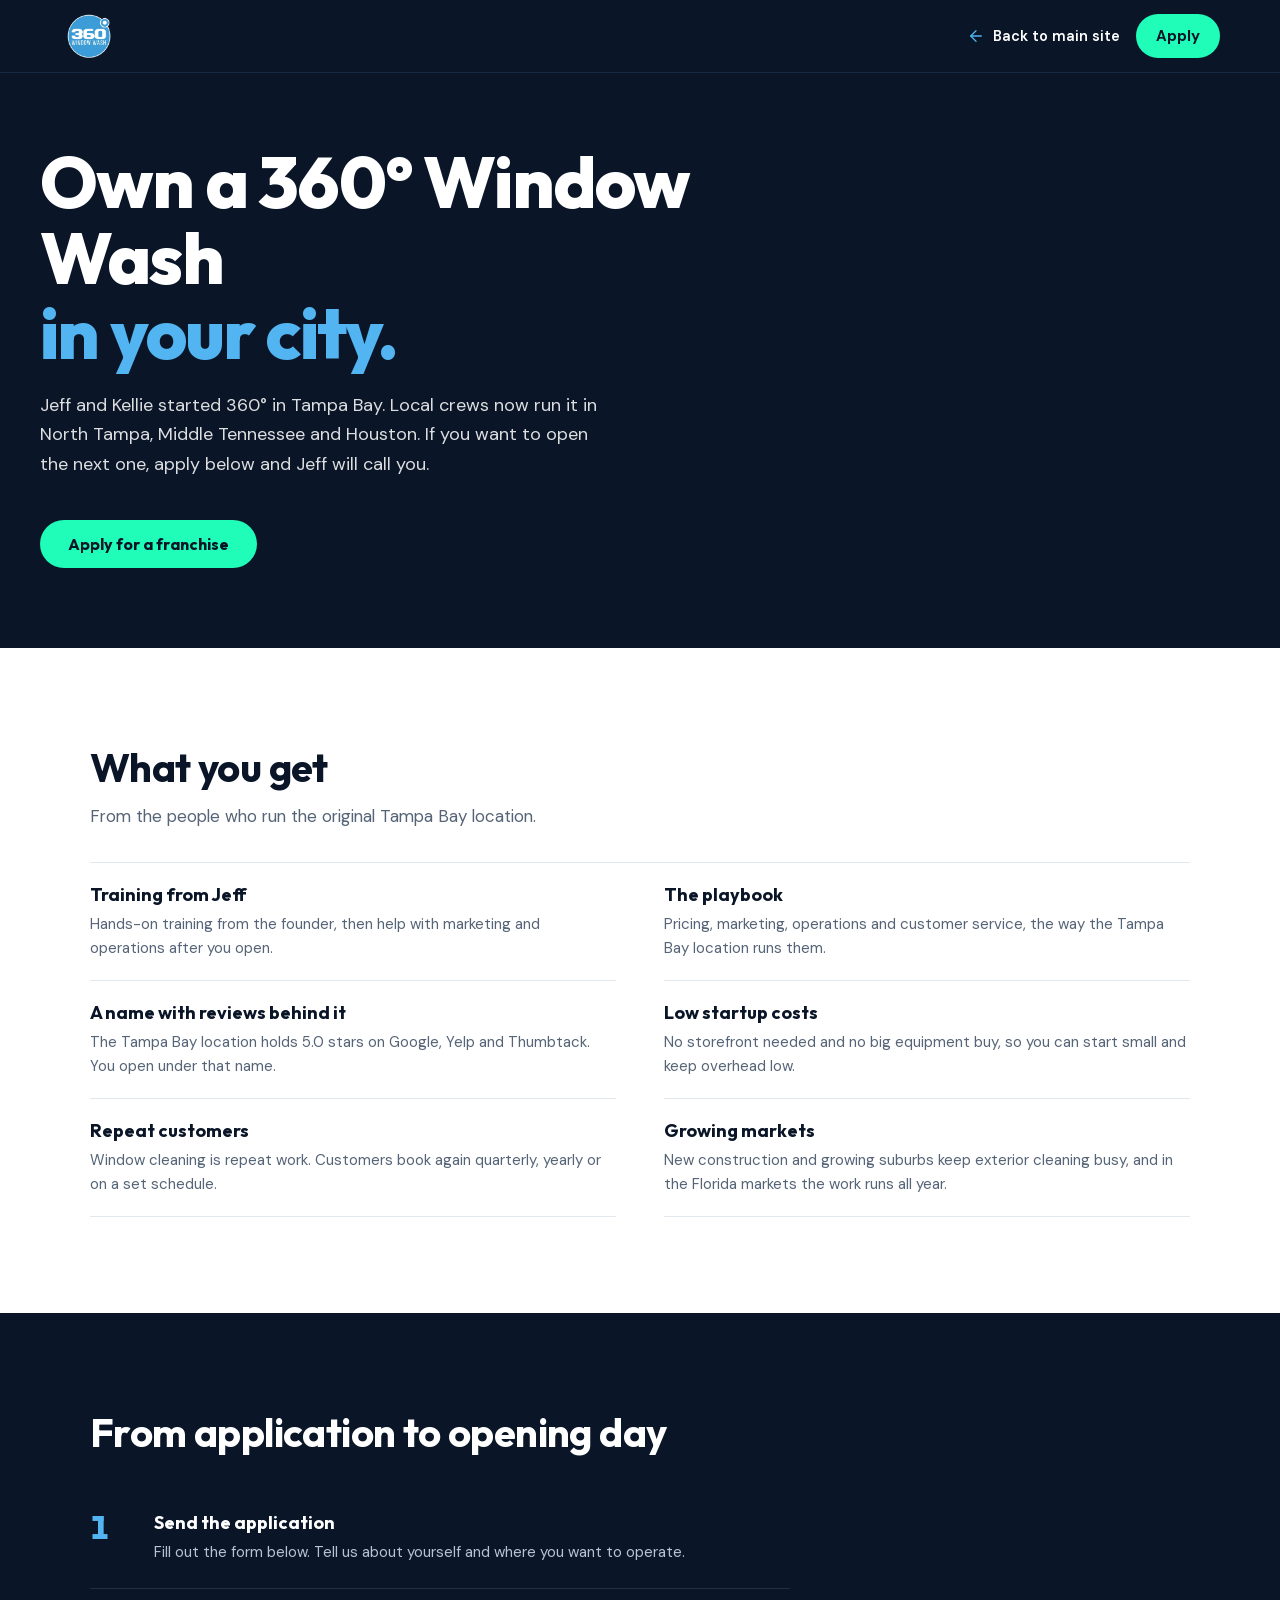
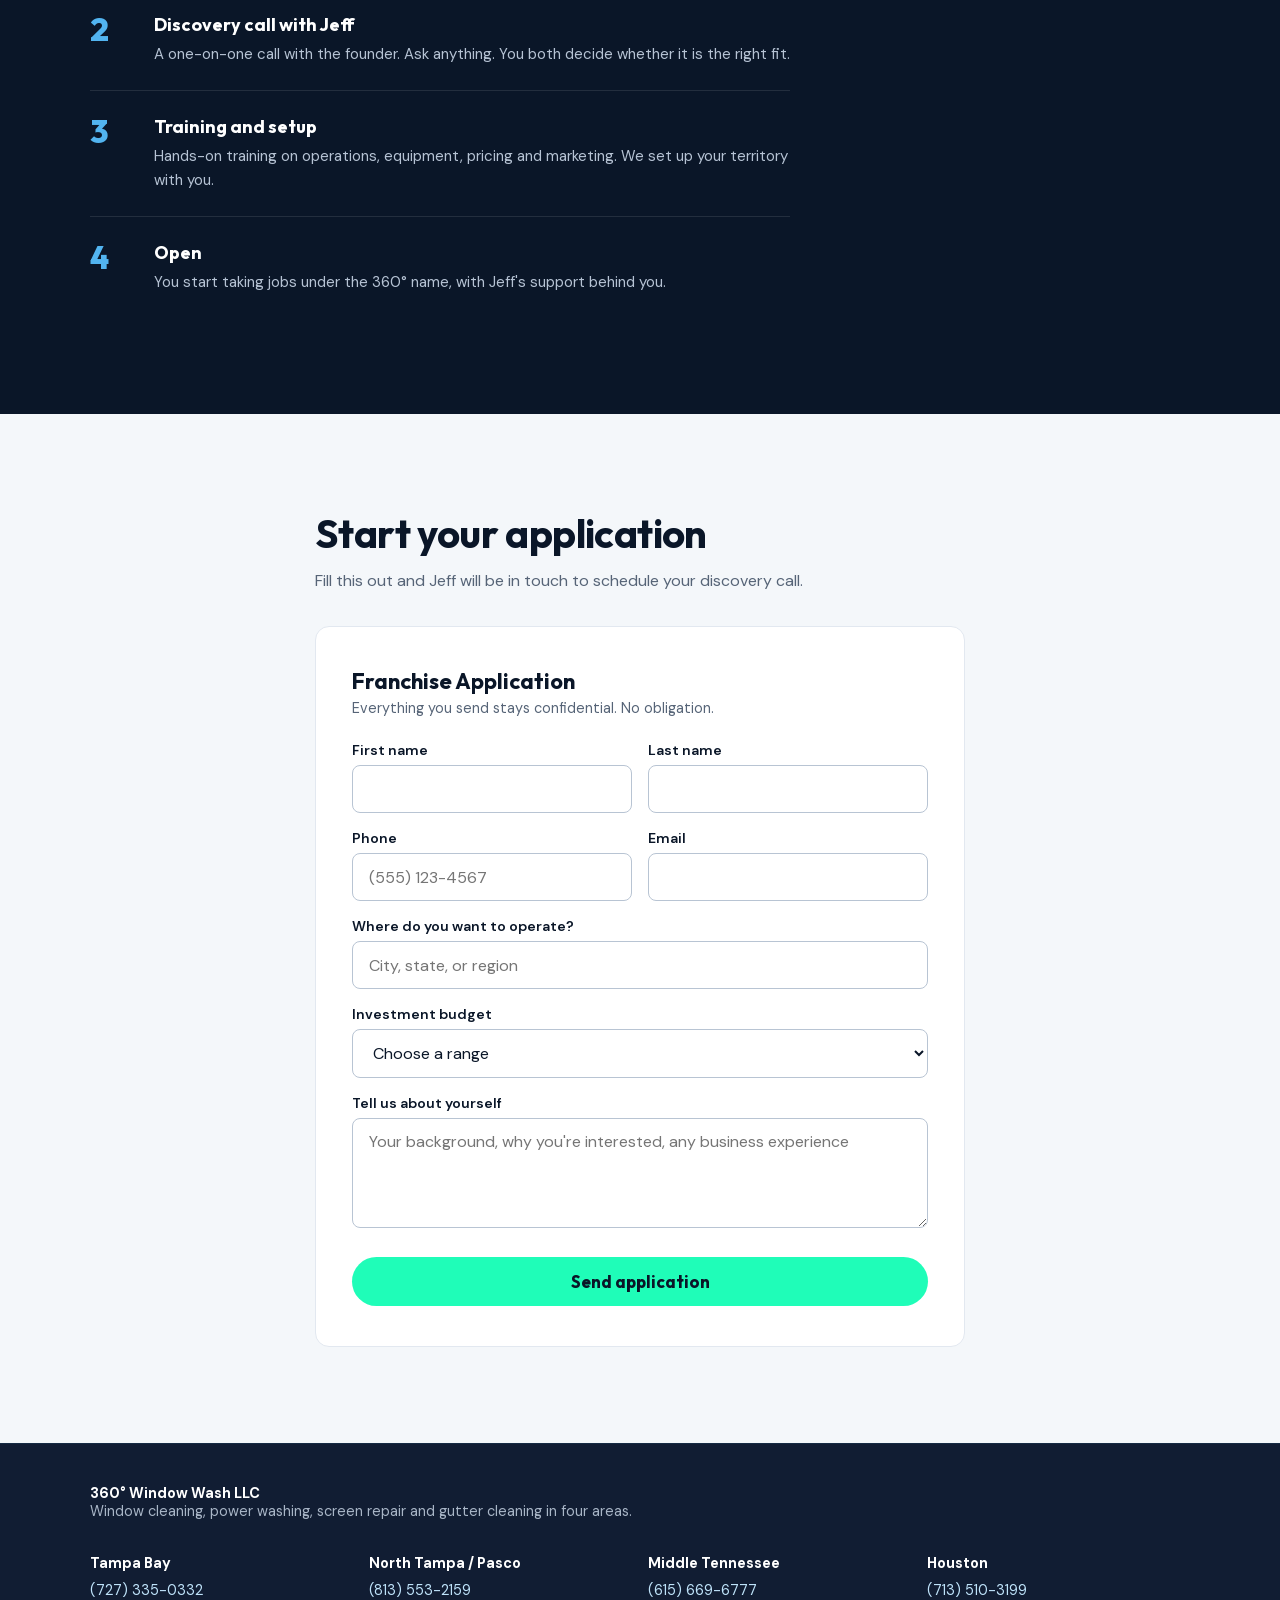
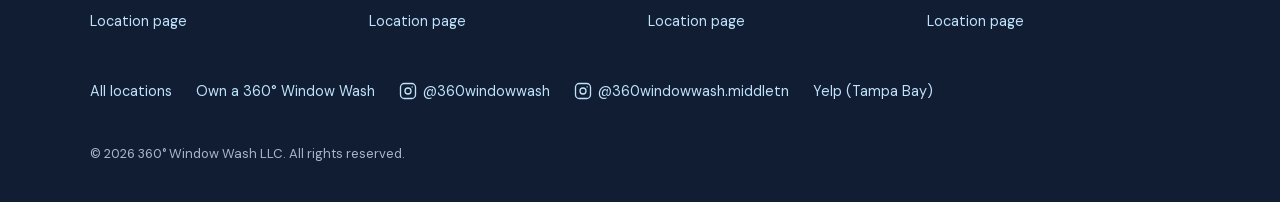
==== commit 8aabcd93: "antislop pass (miqdadbadjuber) across all 7 pages, from audit-fixes-1103 Polish mode, ENERGY 2 / RHY" ====
--- a/franchise.html
+++ b/franchise.html
@@ -4,10 +4,10 @@
 <meta charset="UTF-8">
 <meta name="viewport" content="width=device-width, initial-scale=1.0">
 <title>Own a 360° Window Wash | Franchise Opportunities</title>
-<meta name="description" content="Run your own 360° Window Wash. Low startup costs, hands-on training from the founder, and a 5-star brand behind you. Apply for a franchise.">
+<meta name="description" content="Run your own 360° Window Wash. Open a 360° Window Wash in your city. Hands-on training from the founder, the Tampa Bay playbook, and a 5.0-star name behind you. Apply for a franchise.">
 <link rel="canonical" href="https://360windowwash.com/franchise.html">
 <meta property="og:title" content="Own a 360° Window Wash | Franchise Opportunities">
-<meta property="og:description" content="Run your own 360° Window Wash. Low startup costs, hands-on training from the founder, and a 5-star brand behind you. Apply for a franchise.">
+<meta property="og:description" content="Run your own 360° Window Wash. Open a 360° Window Wash in your city. Hands-on training from the founder, the Tampa Bay playbook, and a 5.0-star name behind you. Apply for a franchise.">
 <meta property="og:type" content="website">
 <meta property="og:url" content="https://360windowwash.com/franchise.html">
 <meta property="og:image" content="https://360windowwash.com/logo-full.png">
@@ -26,8 +26,8 @@
   <div class="nav-inner">
     <a href="/" aria-label="360° Window Wash home"><img src="/logo-full.webp" alt="360° Window Wash" class="nav-logo" width="58" height="48"></a>
     <div class="nav-right">
-      <a href="/" class="nav-phone"><svg class="icon" xmlns="http://www.w3.org/2000/svg" viewBox="0 0 24 24" fill="none" stroke="currentColor" stroke-width="1.75" stroke-linecap="round" stroke-linejoin="round" aria-hidden="true"><path d="m12 19-7-7 7-7"/><path d="M19 12H5"/></svg><span class="label-long">Back to main site</span></a>
-      <a href="#apply" class="nav-cta">Apply Now</a>
+      <a href="/" class="nav-phone" aria-label="Back to main site"><svg class="icon" xmlns="http://www.w3.org/2000/svg" viewBox="0 0 24 24" fill="none" stroke="currentColor" stroke-width="1.75" stroke-linecap="round" stroke-linejoin="round" aria-hidden="true"><path d="m12 19-7-7 7-7"/><path d="M19 12H5"/></svg><span class="label-long">Back to main site</span></a>
+      <a href="#apply" class="nav-cta">Apply</a>
     </div>
   </div>
 </nav>
@@ -35,74 +35,47 @@
 <section class="hero hero-center">
   <div class="hero-wrap">
     <div class="hero-inner">
-      <div class="hero-badge">Now accepting franchise partners</div>
-      <h1>Own a 360° Window Wash.<br><span>Build Your Empire.</span></h1>
-      <p>A proven window cleaning brand with 5-star reviews, loyal customers, and a system that works. Low overhead, high margins, and a business you can be proud of.</p>
-      <a href="#apply" class="btn btn-accent">Apply for a Franchise</a>
+      <h1>Own a 360° Window Wash<br><span>in your city.</span></h1>
+      <p>Jeff and Kellie started 360° in Tampa Bay. Local crews now run it in North Tampa, Middle Tennessee and Houston. If you want to open the next one, apply below and Jeff will call you.</p>
+      <a href="#apply" class="btn btn-accent">Apply for a franchise</a>
     </div>
   </div>
 </section>
 
 <section>
   <div class="section-inner">
-    <span class="section-tag">Why 360°</span>
-    <h2 class="section-title">Why This Opportunity<br>Is Different</h2>
-    <p class="section-desc">This isn't a franchise mill. It's a real business built by real people with real customers and real results.</p>
-    <div class="why-grid">
-      <div class="why-card fade-in">
-        <div class="why-icon"><svg class="icon" xmlns="http://www.w3.org/2000/svg" viewBox="0 0 24 24" fill="none" stroke="currentColor" stroke-width="1.75" stroke-linecap="round" stroke-linejoin="round" aria-hidden="true"><path d="M11.525 2.295a.53.53 0 0 1 .95 0l2.31 4.679a2.123 2.123 0 0 0 1.595 1.16l5.166.756a.53.53 0 0 1 .294.904l-3.736 3.638a2.123 2.123 0 0 0-.611 1.878l.882 5.14a.53.53 0 0 1-.771.56l-4.618-2.428a2.122 2.122 0 0 0-1.973 0L6.396 21.01a.53.53 0 0 1-.77-.56l.881-5.139a2.122 2.122 0 0 0-.611-1.879L2.16 9.795a.53.53 0 0 1 .294-.906l5.165-.755a2.122 2.122 0 0 0 1.597-1.16z"/></svg></div>
-        <h3>5-Star Reputation</h3>
-        <p>Perfect ratings across Google, Yelp, Thumbtack, Angi, and HomeAdvisor. You're stepping into a brand customers already trust.</p>
-      </div>
-      <div class="why-card fade-in">
-        <div class="why-icon"><svg class="icon" xmlns="http://www.w3.org/2000/svg" viewBox="0 0 24 24" fill="none" stroke="currentColor" stroke-width="1.75" stroke-linecap="round" stroke-linejoin="round" aria-hidden="true"><path d="M19 7V4a1 1 0 0 0-1-1H5a2 2 0 0 0 0 4h15a1 1 0 0 1 1 1v4h-3a2 2 0 0 0 0 4h3a1 1 0 0 0 1-1v-2a1 1 0 0 0-1-1"/><path d="M3 5v14a2 2 0 0 0 2 2h15a1 1 0 0 0 1-1v-4"/></svg></div>
-        <h3>Low Startup Costs</h3>
-        <p>No storefront needed. No massive equipment investment. Start lean, grow fast, and keep your overhead low from day one.</p>
-      </div>
-      <div class="why-card fade-in">
-        <div class="why-icon"><svg class="icon" xmlns="http://www.w3.org/2000/svg" viewBox="0 0 24 24" fill="none" stroke="currentColor" stroke-width="1.75" stroke-linecap="round" stroke-linejoin="round" aria-hidden="true"><rect width="8" height="4" x="8" y="2" rx="1" ry="1"/><path d="M16 4h2a2 2 0 0 1 2 2v14a2 2 0 0 1-2 2H6a2 2 0 0 1-2-2V6a2 2 0 0 1 2-2h2"/><path d="M12 11h4"/><path d="M12 16h4"/><path d="M8 11h.01"/><path d="M8 16h.01"/></svg></div>
-        <h3>Proven System</h3>
-        <p>We've already figured out what works. You get the playbook: pricing, marketing, operations, customer service. All dialed in.</p>
-      </div>
-      <div class="why-card fade-in">
-        <div class="why-icon"><svg class="icon" xmlns="http://www.w3.org/2000/svg" viewBox="0 0 24 24" fill="none" stroke="currentColor" stroke-width="1.75" stroke-linecap="round" stroke-linejoin="round" aria-hidden="true"><path d="M21.42 10.922a1 1 0 0 0-.019-1.838L12.83 5.18a2 2 0 0 0-1.66 0L2.6 9.08a1 1 0 0 0 0 1.832l8.57 3.908a2 2 0 0 0 1.66 0z"/><path d="M22 10v6"/><path d="M6 12.5V16a6 3 0 0 0 12 0v-3.5"/></svg></div>
-        <h3>Full Training &amp; Support</h3>
-        <p>Hands-on training from the founder. Ongoing support for marketing, operations, and growth. You're never on your own.</p>
-      </div>
-      <div class="why-card fade-in">
-        <div class="why-icon"><svg class="icon" xmlns="http://www.w3.org/2000/svg" viewBox="0 0 24 24" fill="none" stroke="currentColor" stroke-width="1.75" stroke-linecap="round" stroke-linejoin="round" aria-hidden="true"><path d="m17 2 4 4-4 4"/><path d="M3 11v-1a4 4 0 0 1 4-4h14"/><path d="m7 22-4-4 4-4"/><path d="M21 13v1a4 4 0 0 1-4 4H3"/></svg></div>
-        <h3>Recurring Revenue</h3>
-        <p>Window cleaning is repeat business. Customers come back quarterly, annually, or on schedule. Predictable income you can count on.</p>
-      </div>
-      <div class="why-card fade-in">
-        <div class="why-icon"><svg class="icon" xmlns="http://www.w3.org/2000/svg" viewBox="0 0 24 24" fill="none" stroke="currentColor" stroke-width="1.75" stroke-linecap="round" stroke-linejoin="round" aria-hidden="true"><circle cx="12" cy="12" r="4"/><path d="M12 2v2"/><path d="M12 20v2"/><path d="m4.93 4.93 1.41 1.41"/><path d="m17.66 17.66 1.41 1.41"/><path d="M2 12h2"/><path d="M20 12h2"/><path d="m6.34 17.66-1.41 1.41"/><path d="m19.07 4.93-1.41 1.41"/></svg></div>
-        <h3>Florida Is Booming</h3>
-        <p>Population growth, new construction, year-round demand. Florida is one of the best markets for exterior cleaning services in the country.</p>
-      </div>
-    </div>
+    <h2 class="section-title">What you get</h2>
+    <p class="section-desc">From the people who run the original Tampa Bay location.</p>
+    <ul class="why-list">
+      <li><h3>Training from Jeff</h3><p>Hands-on training from the founder, then help with marketing and operations after you open.</p></li>
+      <li><h3>The playbook</h3><p>Pricing, marketing, operations and customer service, the way the Tampa Bay location runs them.</p></li>
+      <li><h3>A name with reviews behind it</h3><p>The Tampa Bay location holds 5.0 stars on Google, Yelp and Thumbtack. You open under that name.</p></li>
+      <li><h3>Low startup costs</h3><p>No storefront needed and no big equipment buy, so you can start small and keep overhead low.</p></li>
+      <li><h3>Repeat customers</h3><p>Window cleaning is repeat work. Customers book again quarterly, yearly or on a set schedule.</p></li>
+      <li><h3>Growing markets</h3><p>New construction and growing suburbs keep exterior cleaning busy, and in the Florida markets the work runs all year.</p></li>
+    </ul>
   </div>
 </section>
 
 <section class="steps-section">
   <div class="section-inner">
-    <span class="section-tag">How It Works</span>
-    <h2 class="section-title">From Application<br>to Opening Day</h2>
+    <h2 class="section-title">From application to opening day</h2>
     <ol class="steps-grid">
-      <li class="step fade-in">
-        <div class="step-num">01</div>
-        <div><h3>Submit Your Application</h3><p>Fill out the form below. Tell us about yourself, your goals, and where you want to build your business.</p></div>
+      <li class="step">
+        <div class="step-num">1</div>
+        <div><h3>Send the application</h3><p>Fill out the form below. Tell us about yourself and where you want to operate.</p></div>
       </li>
-      <li class="step fade-in">
-        <div class="step-num">02</div>
-        <div><h3>Discovery Call with Jeff</h3><p>Have a one-on-one conversation with the founder. Ask anything. We'll make sure it's the right fit for both sides.</p></div>
+      <li class="step">
+        <div class="step-num">2</div>
+        <div><h3>Discovery call with Jeff</h3><p>A one-on-one call with the founder. Ask anything. You both decide whether it is the right fit.</p></div>
       </li>
-      <li class="step fade-in">
-        <div class="step-num">03</div>
-        <div><h3>Training &amp; Setup</h3><p>Get hands-on training on operations, equipment, pricing, and marketing. We set up your territory and get you ready to launch.</p></div>
+      <li class="step">
+        <div class="step-num">3</div>
+        <div><h3>Training and setup</h3><p>Hands-on training on operations, equipment, pricing and marketing. We set up your territory with you.</p></div>
       </li>
-      <li class="step fade-in">
-        <div class="step-num">04</div>
-        <div><h3>Launch Your Business</h3><p>Open your doors with a proven brand, a system that works, and ongoing support behind you. Start booking jobs from week one.</p></div>
+      <li class="step">
+        <div class="step-num">4</div>
+        <div><h3>Open</h3><p>You start taking jobs under the 360° name, with Jeff's support behind you.</p></div>
       </li>
     </ol>
   </div>
@@ -110,13 +83,13 @@
 
 <section id="apply" class="form-section">
   <div class="section-inner">
-    <div style="text-align:center;margin-bottom:3rem">
-      <span class="section-tag">Apply Now</span>
-      <h2 class="section-title" style="color:var(--white)">Start Your Application</h2>
-      <p style="color:rgba(255,255,255,.85);max-width:500px;margin:.75rem auto 0;font-size:1rem">Fill this out and Jeff will be in touch to schedule your discovery call.</p>
+    <div class="form-head">
+      <h2 class="section-title">Start your application</h2>
+      <p>Fill this out and Jeff will be in touch to schedule your discovery call.</p>
     </div>
     <div class="form-wrapper">
-      <div class="form-card fade-in">
+      <div class="form-card">
+
         <h3>Franchise Application</h3>
         <p class="subtitle">Everything you send stays confidential. No obligation.</p>
         <form id="franchiseForm">
@@ -140,7 +113,7 @@
             </select>
           </div>
           <div class="form-group"><label for="fabout">Tell us about yourself</label><textarea id="fabout" name="about" rows="4" placeholder="Your background, why you're interested, any business experience" required></textarea></div>
-          <button type="submit" class="btn btn-submit" id="fsubmit">Submit Application</button>
+          <button type="submit" class="btn btn-submit" id="fsubmit">Send application</button>
         </form>
         <div class="form-error" id="fError" role="alert"></div>
         <div class="form-thanks" id="fThanks" tabindex="-1"></div>
@@ -185,7 +158,7 @@
     t.style.display = 'block'; t.focus();
     form.style.display = 'none';
   }).catch(function () {
-    btn.disabled = false; btn.textContent = 'Submit Application';
+    btn.disabled = false; btn.textContent = "Send application";
     err.textContent = 'That did not send. Please call Jeff at (727) 335-0332.'; err.style.display = 'block';
   });
 });
--- a/assets/site.css
+++ b/assets/site.css
@@ -1,4 +1,13 @@
-/* 360° Window Wash shared styles */
+/* 360° Window Wash shared styles
+   Design read: local home-services site, plainspoken trade brand from the truck wrap.
+   Dials: ENERGY 2 / RHYTHM 2 / MOTION 1 (hover and pressed states only).
+   Why these choices, one line each (antislop R-31):
+   - Color: navy + the three logo blues are the truck wrap; teal is the one accent and marks the quote action only.
+   - Type: Outfit at 700-800 echoes the bold truck lettering; DM Sans keeps body copy plain and readable.
+   - Radius: 8px controls, 14px cards; the teal quote button is the only pill so the main action has its own shape.
+   - Shadow: only on things that sit above the page (the quote form card, the call picker dialog, the phone mockup).
+   - Spacing: 4px steps; sections at 3.5rem on phones and 6rem on desktop so phones do not scroll through empty bands.
+   - Motion: none on load or scroll; color changes on hover, a 1px press on buttons. */
 @font-face{font-family:'Outfit';font-style:normal;font-weight:400 800;font-display:swap;src:url('/fonts/outfit-latin.woff2') format('woff2')}
 @font-face{font-family:'DM Sans';font-style:normal;font-weight:400 700;font-display:swap;src:url('/fonts/dm-sans-latin.woff2') format('woff2')}
 *,*::before,*::after{box-sizing:border-box;margin:0;padding:0}
@@ -10,307 +19,327 @@
   --blue-bright:#52B4F0;
   --navy:#0a1628;
   --navy-light:#111d33;
-  --accent:#00e5a0;
+  --accent:#1ffdb8;
+  --accent-press:#00e5a0;
   --white:#fff;
   --gray-100:#f4f7fa;
   --gray-200:#e2e8f0;
   --gray-400:#94a3b8;
   --gray-600:#566477;
-  --radius:16px;
-  --radius-sm:10px;
+  --radius:14px;
+  --radius-sm:8px;
 }
 html{scroll-behavior:smooth;font-size:16px}
 body{font-family:'DM Sans',system-ui,sans-serif;color:var(--navy);background:var(--white);-webkit-font-smoothing:antialiased;overflow-x:hidden}
 h1,h2,h3,h4{font-family:'Outfit',system-ui,sans-serif}
-img{max-width:100%;display:block}
+img{max-width:100%;height:auto;display:block}
 a{text-decoration:none;color:inherit}
+/* Every enabled control shows it can be used (R-39) */
+a[href],button,select,summary,label[for]{cursor:pointer}
+button[disabled]{cursor:not-allowed}
 .icon{width:18px;height:18px;flex-shrink:0;display:inline-block;vertical-align:middle}
 :focus-visible{outline:2px solid var(--blue-bright);outline-offset:2px}
 .sr-only{position:absolute;width:1px;height:1px;overflow:hidden;clip:rect(0 0 0 0);white-space:nowrap}
 
-/* NAV */
-.nav{position:fixed;top:0;left:0;right:0;z-index:100;background:rgba(10,22,40,.96);backdrop-filter:blur(20px);-webkit-backdrop-filter:blur(20px);border-bottom:1px solid rgba(75,163,216,.15)}
-.nav-inner{max-width:1200px;margin:0 auto;padding:.9rem 1.5rem;display:flex;align-items:center;justify-content:space-between;gap:1rem}
+/* NAV: solid navy, no blur (the bar is opaque, so blur did nothing) */
+.nav{position:fixed;top:0;left:0;right:0;z-index:100;background:var(--navy);border-bottom:1px solid rgba(75,163,216,.15)}
+.nav-inner{max-width:1200px;margin:0 auto;padding:.75rem 1.25rem;display:flex;align-items:center;justify-content:space-between;gap:1rem}
 .nav-logo{height:48px;width:auto}
 .nav-links{display:none;gap:2rem;align-items:center}
-.nav-links a{color:rgba(255,255,255,.75);font-size:.875rem;font-weight:500;transition:color .2s}
-.nav-links a:hover{color:var(--blue-bright)}
-.nav-cta,.nav-links .nav-cta{background:var(--blue-ink);color:var(--white);font-weight:700;font-size:.875rem;padding:.6rem 1.4rem;border-radius:50px;border:none;cursor:pointer;font-family:inherit;transition:background .2s}
-.nav-cta:hover,.nav-links .nav-cta:hover{background:var(--blue-dark);color:var(--white)}
-.nav-right{display:flex;align-items:center;gap:.75rem}
-.nav-phone{display:flex;align-items:center;gap:.4rem;color:var(--white);font-weight:600;font-size:.9rem;background:none;border:none;font-family:inherit;cursor:pointer}
-.nav-phone .icon{color:var(--blue)}
-.nav-hamburger{display:flex;flex-direction:column;gap:5px;cursor:pointer;padding:.6rem;background:none;border:none}
-.nav-hamburger span{display:block;width:22px;height:2px;background:var(--white);border-radius:2px;transition:transform .3s,opacity .3s}
-.nav-hamburger.open span:nth-child(1){transform:translateY(7px) rotate(45deg)}
-.nav-hamburger.open span:nth-child(2){opacity:0}
-.nav-hamburger.open span:nth-child(3){transform:translateY(-7px) rotate(-45deg)}
-.mobile-menu{display:none;position:fixed;top:76px;left:0;right:0;background:rgba(10,22,40,.98);border-bottom:1px solid rgba(75,163,216,.15);padding:1.25rem 1.5rem;flex-direction:column;gap:1rem;z-index:99}
+.nav-links a{color:rgba(255,255,255,.8);font-size:.875rem;font-weight:500;padding:.5rem 0;transition:color .15s}
+.nav-links a:hover,.nav-links a[aria-current]{color:var(--white)}
+.nav-right{display:flex;align-items:center;gap:.5rem}
+.nav-phone{display:flex;align-items:center;gap:.5rem;min-height:44px;padding:0 .5rem;color:var(--white);font-weight:600;font-size:.9rem;background:none;border:none;font-family:inherit;border-radius:var(--radius-sm);transition:background .15s}
+.nav-phone:hover{background:rgba(255,255,255,.08)}
+.nav-phone .icon{color:var(--blue-bright)}
+.nav-cta{display:inline-flex;align-items:center;min-height:44px;background:var(--accent);color:var(--navy);font-weight:700;font-size:.9375rem;padding:0 1.25rem;border-radius:999px;transition:background .15s}
+.nav-cta:hover{background:var(--accent-press)}
+.nav-cta:active{transform:translateY(1px)}
+/* Labeled menu button: a bare hamburger hides the menu from people who do not know the icon */
+.nav-hamburger{display:flex;align-items:center;gap:.5rem;min-height:44px;padding:0 .75rem;background:none;border:1px solid rgba(255,255,255,.25);border-radius:var(--radius-sm);color:var(--white);font-family:inherit;font-size:.875rem;font-weight:600}
+.nav-hamburger:hover{background:rgba(255,255,255,.08)}
+.nav-hamburger .bars{display:flex;flex-direction:column;gap:4px}
+.nav-hamburger .bars span{display:block;width:18px;height:2px;background:var(--white);border-radius:2px;transition:transform .2s,opacity .2s}
+.nav-hamburger.open .bars span:nth-child(1){transform:translateY(6px) rotate(45deg)}
+.nav-hamburger.open .bars span:nth-child(2){opacity:0}
+.nav-hamburger.open .bars span:nth-child(3){transform:translateY(-6px) rotate(-45deg)}
+.mobile-menu{display:none;position:fixed;top:73px;left:0;right:0;background:var(--navy);border-bottom:1px solid rgba(75,163,216,.15);padding:1rem 1.25rem 1.25rem;flex-direction:column;gap:.25rem;z-index:99;max-height:calc(100dvh - 73px);overflow-y:auto}
 .mobile-menu.open{display:flex}
-.mobile-menu a{color:rgba(255,255,255,.85);font-size:1rem;font-weight:500;padding:.5rem 0;border-bottom:1px solid rgba(255,255,255,.06)}
-.mobile-menu .mobile-cta{background:var(--blue-ink);color:var(--white);font-weight:700;padding:.75rem 1.5rem;border-radius:50px;text-align:center;border:none;margin-top:.25rem;font-family:inherit;font-size:1rem;cursor:pointer}
+.mobile-menu a{color:rgba(255,255,255,.88);font-size:1rem;font-weight:500;padding:.75rem 0;border-bottom:1px solid rgba(255,255,255,.08)}
+.mobile-menu .mobile-cta{background:var(--blue-ink);color:var(--white);font-weight:700;padding:.875rem 1.5rem;border-radius:var(--radius-sm);text-align:center;border:none;margin-top:.75rem;font-family:inherit;font-size:1rem}
 @media(min-width:900px){.nav-links{display:flex}.nav-hamburger{display:none}.mobile-menu{display:none!important}}
 @media(max-width:420px){.nav-phone .label-long{display:none}}
 
-/* HERO */
-.hero{position:relative;min-height:100vh;display:flex;align-items:center;background:var(--navy);overflow:hidden;padding:7rem 1.5rem 4rem}
-.hero-bg{position:absolute;inset:0;background-position:center;background-size:cover;background-repeat:no-repeat;opacity:.2;filter:saturate(0.5)}
-.hero-gradient{position:absolute;inset:0;background:linear-gradient(135deg,rgba(10,22,40,.97) 0%,rgba(27,90,138,.6) 50%,rgba(75,163,216,.25) 100%)}
-.hero-glow{position:absolute;top:-10%;right:-5%;width:700px;height:700px;border-radius:50%;background:radial-gradient(circle,rgba(75,163,216,.18) 0%,transparent 65%);pointer-events:none}
+/* HERO: the real job photo is an <img> so it loads first; one navy scrim keeps the text readable */
+.hero{position:relative;display:flex;align-items:center;background:var(--navy);overflow:hidden;padding:7.5rem 1.25rem 3.5rem}
+.hero-bg{position:absolute;inset:0;width:100%;height:100%;object-fit:cover;object-position:center;opacity:.42}
+.hero-scrim{position:absolute;inset:0;background:linear-gradient(90deg,rgba(10,22,40,.94) 0%,rgba(10,22,40,.82) 55%,rgba(10,22,40,.55) 100%)}
 .hero-wrap{position:relative;z-index:2;width:100%;max-width:1200px;margin:0 auto}
 .hero-inner{max-width:760px}
-.hero-tagline{font-family:'Outfit',sans-serif;font-size:clamp(1.1rem,3vw,1.5rem);font-weight:700;color:var(--blue-bright);letter-spacing:.02em;margin-bottom:.6rem}
-.hero-badge{display:inline-flex;align-items:center;gap:.5rem;background:rgba(75,163,216,.15);border:1px solid rgba(75,163,216,.35);color:var(--blue-bright);font-size:.8rem;font-weight:600;padding:.4rem 1rem;border-radius:50px;margin-bottom:1.5rem;letter-spacing:.03em}
-.hero h1{font-size:clamp(2.6rem,7vw,5rem);font-weight:800;color:var(--white);line-height:1.05;margin-bottom:1.25rem;letter-spacing:-.03em}
-.hero h1 span{display:block;background:linear-gradient(90deg,var(--blue-bright),var(--accent));-webkit-background-clip:text;-webkit-text-fill-color:transparent;background-clip:text}
-.hero p{color:rgba(255,255,255,.75);font-size:1.1rem;line-height:1.7;max-width:560px;margin-bottom:2.5rem}
-.hero-btns{display:flex;flex-wrap:wrap;gap:1rem}
-.btn{display:inline-flex;align-items:center;gap:.5rem;font-family:'Outfit',sans-serif;font-weight:700;font-size:1.05rem;padding:1rem 2rem;border-radius:50px;border:none;cursor:pointer;transition:background .25s,transform .25s,box-shadow .25s}
+.hero-tagline{font-family:'Outfit',sans-serif;font-size:clamp(1.125rem,3vw,1.5rem);font-weight:700;color:var(--blue-bright);margin-bottom:.5rem}
+.hero h1{font-size:clamp(2.4rem,6.5vw,4.5rem);font-weight:800;color:var(--white);line-height:1.05;margin-bottom:1.25rem;letter-spacing:-.025em}
+.hero h1 span{display:block;color:var(--blue-bright)}
+.hero p{color:rgba(255,255,255,.86);font-size:1.0625rem;line-height:1.65;max-width:560px;margin-bottom:2rem}
+.hero-btns{display:flex;flex-wrap:wrap;gap:.75rem}
+@media(min-width:768px){.hero{min-height:min(100svh,860px);padding:8rem 2rem 4.5rem}.hero p{font-size:1.125rem;margin-bottom:2.5rem}}
+
+.btn{display:inline-flex;align-items:center;justify-content:center;gap:.5rem;min-height:48px;font-family:'Outfit',sans-serif;font-weight:700;font-size:1rem;padding:.875rem 1.5rem;border-radius:var(--radius-sm);border:none;transition:background .15s,border-color .15s,color .15s}
+.btn:active{transform:translateY(1px)}
 .btn-blue{background:var(--blue-ink);color:var(--white)}
-.btn-blue:hover{background:var(--blue-dark);transform:translateY(-2px)}
-.btn-accent{background:var(--accent);color:var(--navy)}
-.btn-accent:hover{background:#1ffdb8;transform:translateY(-2px)}
-.btn-glass{background:rgba(75,163,216,.1);color:var(--white);border:1px solid rgba(255,255,255,.3)}
-.btn-glass:hover{background:rgba(75,163,216,.25)}
-.hero-stats{display:flex;flex-wrap:wrap;gap:2.5rem;margin-top:3.5rem;padding-top:2.5rem;border-top:1px solid rgba(75,163,216,.15)}
-.stat-num{font-family:'Outfit',sans-serif;font-size:2rem;font-weight:800;color:var(--white)}
-.stat-num span{color:var(--blue-bright)}
-.stat-label{color:var(--gray-400);font-size:.8rem;font-weight:500;text-transform:uppercase;letter-spacing:.08em;margin-top:.25rem}
-.hero-areas{display:grid;grid-template-columns:repeat(2,minmax(0,1fr));gap:1rem 1.5rem;margin-top:2.5rem;padding-top:2rem;border-top:1px solid rgba(75,163,216,.15);max-width:760px}
-.hero-areas a{display:block;color:var(--white)}
+.btn-blue:hover{background:var(--blue-deeper)}
+/* The one accent: teal, pill-shaped, only on the quote action */
+.btn-accent{background:var(--accent);color:var(--navy);border-radius:999px;padding:.875rem 1.75rem}
+.btn-accent:hover{background:var(--accent-press)}
+.btn-glass{background:transparent;color:var(--white);border:1.5px solid rgba(255,255,255,.4)}
+.btn-glass:hover{background:rgba(255,255,255,.1);border-color:rgba(255,255,255,.7)}
+.hero-stats{display:grid;grid-template-columns:repeat(3,minmax(0,max-content));gap:1rem 1.25rem;margin-top:2.5rem;padding-top:2rem;border-top:1px solid rgba(75,163,216,.2)}
+.stat-num{font-variant-numeric:tabular-nums;font-family:'Outfit',sans-serif;font-size:1.75rem;font-weight:800;color:var(--white)}
+.stat-num a{color:inherit;text-decoration:underline;text-decoration-thickness:1px;text-underline-offset:4px}
+.stat-label{color:#b6c3d4;font-size:.875rem;margin-top:.25rem}
+@media(min-width:768px){.stat-num{font-size:2rem}.hero-stats{gap:1rem 2.5rem}}
+@media(max-width:420px){.stat-num{font-size:1.375rem}}
+.hero-areas{display:grid;grid-template-columns:repeat(2,minmax(0,1fr));gap:.5rem 1.5rem;margin-top:2.5rem;padding-top:1.5rem;border-top:1px solid rgba(75,163,216,.2);max-width:760px}
+.hero-areas a{display:block;color:var(--white);padding:.25rem 0;border-radius:4px}
 .hero-areas .area,.hero-areas .num{display:block;white-space:nowrap}
-.hero-areas .area{font-size:.8rem;color:var(--gray-400);text-transform:uppercase;letter-spacing:.06em}
-.hero-areas .num{font-family:'Outfit',sans-serif;font-size:1.1rem;font-weight:600;color:var(--white)}
+.hero-areas .area{font-size:.8125rem;color:#b6c3d4}
+.hero-areas .num{font-variant-numeric:tabular-nums;font-family:'Outfit',sans-serif;font-size:1.0625rem;font-weight:600;color:var(--white)}
 .hero-areas a:hover .num{color:var(--blue-bright)}
 @media(min-width:768px){.hero-areas{grid-template-columns:repeat(4,max-content);gap:1rem 2.5rem;max-width:none}}
 
 /* TRUST BAR */
-.trust-bar{background:var(--blue-deeper);padding:1.25rem 1rem}
-.trust-inner{max-width:1200px;margin:0 auto;display:grid;grid-template-columns:1fr;gap:.75rem 1rem;color:rgba(255,255,255,.85);font-size:.85rem;font-weight:500}
-.trust-inner div{display:flex;align-items:center;gap:.5rem}
-.trust-inner .icon{color:var(--blue-bright);width:16px;height:16px}
+.trust-bar{background:var(--blue-deeper);padding:1rem 1.25rem}
+.trust-inner{max-width:1200px;margin:0 auto;display:grid;grid-template-columns:1fr;gap:.75rem 1rem;color:rgba(255,255,255,.9);font-size:.875rem;font-weight:500}
+.trust-inner div{position:relative;padding-left:1.5rem;line-height:1.45}
+.trust-inner .icon{position:absolute;left:0;top:.1em;color:var(--blue-bright);width:16px;height:16px}
 .trust-inner strong{color:var(--white)}
+.trust-inner a{color:var(--white);text-decoration:underline;text-underline-offset:2px}
 @media(min-width:640px){.trust-inner{grid-template-columns:repeat(2,1fr)}}
 @media(min-width:1000px){.trust-inner{grid-template-columns:repeat(4,1fr);gap:1rem}}
 
 /* SECTIONS */
-section{padding:5rem 1.5rem}
+section{padding:3.5rem 1.25rem}
 .section-inner{max-width:1100px;margin:0 auto}
-.section-tag{display:inline-block;font-size:.75rem;font-weight:700;letter-spacing:.1em;text-transform:uppercase;color:var(--blue-ink);background:rgba(75,163,216,.12);padding:.35rem .9rem;border-radius:50px;margin-bottom:1rem}
-.section-title{font-size:clamp(1.8rem,4vw,2.6rem);font-weight:800;line-height:1.15;margin-bottom:.75rem;letter-spacing:-.01em}
-.section-desc{color:var(--gray-600);font-size:1.05rem;line-height:1.7;max-width:560px}
-
-/* TAGLINE STRIP */
-.tagline-strip{background:var(--blue-ink);padding:2.5rem 1.5rem;text-align:center}
-.tagline-strip h2{font-size:clamp(1.6rem,4vw,2.8rem);font-weight:800;color:var(--white);letter-spacing:-.02em;margin-bottom:.4rem}
-.tagline-strip p{color:rgba(255,255,255,.92);font-size:1rem;font-weight:500}
-
-/* SERVICES */
-.services-grid{display:grid;gap:1.5rem;margin-top:3rem}
-.service-card{position:relative;background:var(--white);border:1.5px solid var(--gray-200);border-radius:var(--radius);padding:2.5rem 2rem;overflow:hidden;transition:border-color .3s,transform .3s,box-shadow .3s}
-.service-card:hover{border-color:var(--blue);transform:translateY(-5px);box-shadow:0 16px 48px rgba(75,163,216,.15)}
-.service-icon{width:60px;height:60px;border-radius:14px;background:rgba(75,163,216,.12);display:flex;align-items:center;justify-content:center;margin-bottom:1.25rem;color:var(--blue-ink)}
-.service-icon .icon{width:28px;height:28px}
-.service-card h3{font-size:1.2rem;font-weight:700;margin-bottom:.5rem;color:var(--navy)}
-.service-card p{color:var(--gray-600);font-size:.95rem;line-height:1.65}
-
-/* AREAS */
-.counties-section{background:var(--blue-ink);padding:4rem 1.5rem}
-.counties-inner{max-width:1100px;margin:0 auto;text-align:center}
-.counties-inner h2{font-size:clamp(1.6rem,3.5vw,2.4rem);font-weight:800;color:var(--white);margin-bottom:.6rem}
-.counties-inner>p{color:rgba(255,255,255,.92);margin-bottom:2.5rem;font-size:1rem}
-.counties-grid{display:grid;grid-template-columns:repeat(auto-fit,minmax(200px,1fr));gap:1.25rem}
-.county-card{display:block;background:rgba(255,255,255,.1);border:1px solid rgba(255,255,255,.22);border-radius:var(--radius);padding:2rem 1.5rem;text-align:center;transition:background .25s}
-a.county-card:hover{background:rgba(255,255,255,.18)}
+.section-title{font-size:clamp(1.75rem,4vw,2.5rem);font-weight:700;line-height:1.15;margin-bottom:.75rem;letter-spacing:-.015em}
+.section-desc{color:var(--gray-600);font-size:1.0625rem;line-height:1.65;max-width:560px}
+
+/* SERVICES: window cleaning leads (it is the name on the truck); the other three sit below, smaller */
+.services-grid{display:grid;gap:1rem;margin-top:2rem}
+.service-card{background:var(--white);border:1.5px solid var(--gray-200);border-radius:var(--radius);padding:1.5rem;transition:border-color .15s}
+.service-card:hover{border-color:var(--blue)}
+.service-icon{width:44px;height:44px;border-radius:10px;background:rgba(75,163,216,.12);display:flex;align-items:center;justify-content:center;margin-bottom:1rem;color:var(--blue-ink)}
+.service-icon .icon{width:22px;height:22px}
+.service-card h3{font-size:1.125rem;font-weight:700;margin-bottom:.375rem;color:var(--navy)}
+.service-card p{color:var(--gray-600);font-size:.9375rem;line-height:1.6}
+.service-card.lead{background:var(--gray-100);border-color:transparent;padding:2rem}
+.service-card.lead:hover{border-color:var(--blue)}
+.service-card.lead h3{font-size:1.375rem}
+.service-card.lead p{font-size:1rem}
+.service-card.lead .service-icon{width:52px;height:52px;background:var(--white)}
+.service-card.lead .service-icon .icon{width:26px;height:26px}
+@media(min-width:640px){.services-grid{grid-template-columns:repeat(2,1fr)}.service-card.lead{grid-column:span 1}}
+@media(min-width:1000px){.services-grid{grid-template-columns:repeat(6,1fr)}.service-card{grid-column:span 2}.service-card.lead{grid-column:span 3}}
+
+/* AREAS (homepage): four real destinations, so they stay as linked cards */
+.counties-section{background:var(--blue-ink);padding:3.5rem 1.25rem}
+.counties-inner{max-width:1100px;margin:0 auto}
+.counties-inner h2{font-size:clamp(1.625rem,3.5vw,2.375rem);font-weight:700;color:var(--white);margin-bottom:.5rem}
+.counties-inner>p{color:rgba(255,255,255,.92);margin-bottom:2rem;font-size:1rem}
+.counties-grid{display:grid;grid-template-columns:repeat(auto-fit,minmax(220px,1fr));gap:1rem}
+.county-card{display:block;background:rgba(10,22,40,.16);border:1px solid rgba(255,255,255,.22);border-radius:var(--radius);padding:1.5rem;transition:background .15s,border-color .15s}
+a.county-card:hover{background:rgba(10,22,40,.3);border-color:rgba(255,255,255,.5)}
 .county-icon{color:var(--white);margin-bottom:.75rem}
-.county-icon .icon{width:26px;height:26px}
-.county-card h3{color:var(--white);font-size:1.15rem;font-weight:700;margin-bottom:.3rem}
-.county-card p{color:rgba(255,255,255,.88);font-size:.85rem}
-.county-card .county-phone{display:block;margin-top:.6rem;color:var(--white);font-weight:600}
-
-/* GALLERY */
-.gallery-section{background:var(--gray-100)}
-.gallery-grid{display:grid;grid-template-columns:repeat(auto-fit,minmax(260px,1fr));gap:1rem;margin-top:3rem}
+.county-icon .icon{width:22px;height:22px}
+.county-card h3{color:var(--white);font-size:1.125rem;font-weight:700;margin-bottom:.25rem}
+.county-card p{color:var(--white);font-size:.875rem;line-height:1.5}
+.county-card .county-phone{display:block;margin-top:.75rem;color:var(--white);font-weight:600;font-variant-numeric:tabular-nums}
+/* AREAS (city pages): towns are information, not destinations, so a plain list */
+.towns-section{background:var(--gray-100)}
+.towns-list{list-style:none;display:grid;grid-template-columns:1fr;gap:0 2rem;margin-top:1.5rem;border-top:1px solid var(--gray-200)}
+.towns-list li{padding:.875rem 0;border-bottom:1px solid var(--gray-200)}
+.towns-list strong{display:block;font-family:'Outfit',sans-serif;font-size:1.0625rem;font-weight:700;color:var(--navy)}
+.towns-list span{display:block;color:var(--gray-600);font-size:.875rem;margin-top:.125rem}
+@media(min-width:640px){.towns-list{grid-template-columns:repeat(2,1fr)}}
+@media(min-width:1000px){.towns-list{grid-template-columns:repeat(3,1fr)}}
+
+/* GALLERY: the scrim under each caption is for legibility over the photo */
+.gallery-grid{display:grid;grid-template-columns:repeat(auto-fit,minmax(260px,1fr));gap:1rem;margin-top:2rem}
 .gallery-item{position:relative;border-radius:var(--radius);overflow:hidden;aspect-ratio:4/3;margin:0}
-.gallery-item img{width:100%;height:100%;object-fit:cover;transition:transform .5s}
-.gallery-item:hover img{transform:scale(1.04)}
-.gallery-item::after{content:'';position:absolute;inset:0;background:linear-gradient(0deg,rgba(10,22,40,.6) 0%,transparent 50%);pointer-events:none}
-.gallery-label{position:absolute;bottom:1rem;left:1rem;right:1rem;color:var(--white);font-family:'Outfit',sans-serif;font-weight:600;font-size:.95rem;z-index:2}
-.gallery-note{margin-top:1rem;color:var(--gray-600);font-size:.9rem}
+.gallery-item img{width:100%;height:100%;object-fit:cover}
+.gallery-item::after{content:'';position:absolute;inset:0;background:linear-gradient(0deg,rgba(10,22,40,.65) 0%,transparent 45%);pointer-events:none}
+.gallery-label{position:absolute;bottom:.75rem;left:1rem;right:1rem;color:var(--white);font-family:'Outfit',sans-serif;font-weight:600;font-size:.9375rem;z-index:2}
 
 /* INSTAGRAM */
-.instagram-section{background:var(--navy);padding:5rem 1.5rem;overflow:hidden;position:relative}
-.instagram-inner{max-width:1100px;margin:0 auto;text-align:center}
-.instagram-inner .section-tag{color:var(--blue-bright);background:rgba(75,163,216,.12)}
-.instagram-inner h2{color:var(--white);font-size:clamp(1.8rem,4vw,2.4rem);font-weight:800;margin-bottom:.75rem}
-.instagram-inner>p{color:var(--gray-400);max-width:520px;margin:0 auto 2rem;font-size:1rem;line-height:1.7}
-.insta-handles{display:flex;flex-wrap:wrap;gap:.75rem;justify-content:center;margin-bottom:2.5rem}
-.insta-handle{display:inline-flex;align-items:center;gap:.6rem;background:rgba(75,163,216,.1);border:1px solid rgba(75,163,216,.3);color:var(--blue-bright);font-weight:700;font-size:1.05rem;padding:.7rem 1.4rem;border-radius:50px;transition:background .25s}
-.insta-handle:hover{background:rgba(75,163,216,.22)}
+.instagram-section{background:var(--navy);overflow:hidden;position:relative}
+.instagram-inner{max-width:1100px;margin:0 auto}
+.instagram-inner h2{color:var(--white);font-size:clamp(1.75rem,4vw,2.375rem);font-weight:700;margin-bottom:.5rem}
+.instagram-inner>p{color:#b6c3d4;max-width:520px;margin:0 0 1.5rem;font-size:1rem;line-height:1.65}
+.insta-handles{display:flex;flex-wrap:wrap;gap:.75rem;margin-bottom:2rem}
+.insta-handle{display:inline-flex;align-items:center;gap:.5rem;min-height:44px;background:transparent;border:1.5px solid rgba(82,180,240,.5);color:var(--blue-bright);font-weight:700;font-size:1rem;padding:.5rem 1rem;border-radius:var(--radius-sm);transition:background .15s}
+.insta-handle:hover{background:rgba(82,180,240,.12)}
 .photo-row{display:grid;grid-template-columns:1fr;gap:1rem;text-align:left}
 @media(min-width:640px){.photo-row{grid-template-columns:repeat(3,1fr)}}
 .photo-row figure{position:relative;border-radius:var(--radius);overflow:hidden;aspect-ratio:4/3;margin:0}
 .photo-row img{width:100%;height:100%;object-fit:cover}
-.photo-row figcaption{position:absolute;left:0;right:0;bottom:0;padding:2rem 1rem .9rem;background:linear-gradient(0deg,rgba(10,22,40,.8),transparent);color:var(--white);font-size:.9rem;font-weight:600}
+.photo-row figcaption{position:absolute;left:0;right:0;bottom:0;padding:2rem 1rem .75rem;background:linear-gradient(0deg,rgba(10,22,40,.8),transparent);color:var(--white);font-size:.875rem;font-weight:600}
 .phone-mockup-link{display:block;max-width:320px;margin:0 auto}
-.phone-frame{position:relative;background:#111;border-radius:40px;padding:12px;box-shadow:0 40px 80px rgba(0,0,0,.5),0 0 0 1px rgba(255,255,255,.08);overflow:hidden}
+.phone-frame{position:relative;background:#111;border-radius:40px;padding:12px;box-shadow:0 24px 60px rgba(0,0,0,.45),0 0 0 1px rgba(255,255,255,.08);overflow:hidden}
 .phone-screen{width:100%;display:block;border-radius:28px;aspect-ratio:9/19.5;object-fit:cover;object-position:top}
 
-/* REVIEWS */
-.reviews-section{background:var(--blue-deeper);color:var(--white)}
-.reviews-section .section-tag{color:var(--white);background:rgba(255,255,255,.14)}
-.reviews-section .section-title{color:var(--white)}
-.reviews-section .section-desc{color:rgba(255,255,255,.85)}
-.reviews-grid{display:grid;gap:1.5rem;margin-top:3rem}
-.review-card{background:rgba(255,255,255,.07);border:1px solid rgba(75,163,216,.25);border-radius:var(--radius);padding:2rem;margin:0}
-.review-stars{color:#fbbf24;font-size:1.1rem;letter-spacing:2px;margin-bottom:1rem}
-.review-text{color:rgba(255,255,255,.9);font-size:1rem;line-height:1.7;margin-bottom:1.25rem}
-.review-author{color:#bfe3fa;font-size:.85rem;font-weight:600}
-
-/* QUOTE FORM */
-.quote-section{position:relative;background:linear-gradient(135deg,var(--navy) 0%,var(--blue-deeper) 60%,var(--blue-dark) 100%)}
-.quote-inner{position:relative;z-index:2;display:grid;gap:3rem;align-items:center}
+/* REVIEWS: light surface so real customer words read as text, not as another blue band */
+.reviews-section{background:var(--white)}
+.reviews-grid{display:grid;gap:1rem;margin-top:2rem}
+.review-card{background:var(--gray-100);border-radius:var(--radius);padding:1.5rem;margin:0;display:flex;flex-direction:column}
+.review-stars{color:#d18a00;font-size:1rem;letter-spacing:1px;margin-bottom:.75rem}
+.review-text{color:var(--navy);font-size:1rem;line-height:1.65;margin-bottom:1rem;flex:1}
+.review-author{color:var(--gray-600);font-size:.875rem;font-weight:600}
+
+/* QUOTE FORM: solid navy so the white form card is the focal point */
+.quote-section{position:relative;background:var(--navy)}
+.quote-inner{position:relative;z-index:2;display:grid;gap:2rem;align-items:center}
 .quote-text{color:var(--white)}
-.quote-text .section-tag{color:var(--blue-bright);background:rgba(75,163,216,.15)}
 .quote-text .section-title{color:var(--white)}
-.quote-text .section-desc{color:rgba(255,255,255,.8)}
-.quote-features{display:flex;flex-direction:column;gap:.75rem;margin-top:2rem;list-style:none}
-.quote-feat{display:flex;align-items:center;gap:.75rem;color:rgba(255,255,255,.9);font-size:.95rem}
+.quote-text .section-desc{color:rgba(255,255,255,.85)}
+.quote-features{display:flex;flex-direction:column;gap:.75rem;margin-top:1.5rem;list-style:none}
+.quote-feat{display:flex;align-items:center;gap:.75rem;color:rgba(255,255,255,.9);font-size:.9375rem}
 .quote-feat .icon{color:var(--blue-bright)}
-.quote-form{background:var(--white);border-radius:var(--radius);padding:2.5rem 2rem;box-shadow:0 20px 60px rgba(0,0,0,.3)}
-.quote-form h3{font-size:1.3rem;font-weight:800;margin-bottom:.25rem;color:var(--navy)}
+.quote-form{background:var(--white);border-radius:var(--radius);padding:2rem 1.25rem;box-shadow:0 16px 48px rgba(0,0,0,.3)}
+.quote-form h3{font-size:1.3rem;font-weight:700;margin-bottom:.25rem;color:var(--navy)}
 .quote-form .subtitle{color:var(--gray-600);font-size:.9rem;margin-bottom:1.5rem}
 .form-group{margin-bottom:1rem}
-.form-group label{display:block;font-size:.8rem;font-weight:600;color:var(--navy);margin-bottom:.3rem;text-transform:uppercase;letter-spacing:.04em}
-.form-group label .opt{font-weight:400;text-transform:none;letter-spacing:0;color:var(--gray-600)}
-.form-group input,.form-group select,.form-group textarea{width:100%;padding:.75rem 1rem;border:1.5px solid #cbd5e1;border-radius:var(--radius-sm);font-family:inherit;font-size:1rem;transition:border-color .2s;background:var(--white);color:var(--navy)}
-.form-group input:focus,.form-group select:focus,.form-group textarea:focus{outline:none;border-color:var(--blue-ink);box-shadow:0 0 0 3px rgba(65,157,219,.25)}
+.form-group label{display:block;font-size:.875rem;font-weight:600;color:var(--navy);margin-bottom:.375rem}
+.form-group label .opt{font-weight:400;color:var(--gray-600)}
+.form-group input,.form-group select,.form-group textarea{width:100%;min-height:48px;padding:.75rem 1rem;border:1.5px solid #b8c4d3;border-radius:var(--radius-sm);font-family:inherit;font-size:1rem;transition:border-color .15s;background:var(--white);color:var(--navy)}
+.form-group input:hover,.form-group select:hover,.form-group textarea:hover{border-color:var(--gray-600)}
+.form-group input:focus,.form-group select:focus,.form-group textarea:focus{outline:none;border-color:var(--blue-ink);box-shadow:0 0 0 3px rgba(65,157,219,.3)}
 .form-group textarea{resize:vertical}
 .form-row{display:grid;grid-template-columns:1fr 1fr;gap:1rem}
 .form-area{background:var(--gray-100);border-radius:var(--radius-sm);padding:1rem;margin-bottom:1.25rem}
-.form-area .hint{font-size:.85rem;color:var(--gray-600);margin-top:.4rem}
-.btn-submit{width:100%;justify-content:center;background:var(--blue-ink);color:var(--white);font-size:1rem;margin-top:.5rem}
-.btn-submit:hover{background:var(--blue-deeper)}
-.btn-submit[disabled]{opacity:.7;cursor:wait}
+.form-area .form-group{margin-bottom:0}
+.form-area .hint{font-size:.875rem;color:var(--gray-600);margin-top:.5rem}
+.btn-submit{width:100%;background:var(--accent);color:var(--navy);border-radius:999px;font-size:1.0625rem;margin-top:.5rem}
+.btn-submit:hover{background:var(--accent-press)}
+.btn-submit[disabled]{background:var(--gray-200);color:var(--gray-600)}
 .form-success{display:none;text-align:center;padding:2rem 0}
 .form-success .icon{width:48px;height:48px;color:#16a34a;margin:0 auto 1rem}
 .form-success h3{color:var(--navy);margin-bottom:.5rem}
 .form-success p{color:var(--gray-600);font-size:.95rem}
-.form-error{display:none;margin-top:1rem;padding:.9rem 1rem;border-radius:var(--radius-sm);background:#fef2f2;color:#991b1b;font-size:.9rem}
+.form-error{display:none;margin-top:1rem;padding:.875rem 1rem;border-radius:var(--radius-sm);background:#fef2f2;color:#991b1b;font-size:.9rem}
 
 /* CTA */
-.cta-section{background:var(--blue-ink);text-align:center;padding:5rem 1.5rem}
-.cta-section h2{color:var(--white);font-size:clamp(1.8rem,4vw,2.8rem);font-weight:800;margin-bottom:1rem}
-.cta-section p{color:rgba(255,255,255,.92);max-width:520px;margin:0 auto 2rem;font-size:1.05rem}
-.cta-btns{display:flex;flex-wrap:wrap;gap:1rem;justify-content:center}
+.cta-section{background:var(--blue-ink);text-align:center;padding:3.5rem 1.25rem}
+.cta-section h2{color:var(--white);font-size:clamp(1.75rem,4vw,2.625rem);font-weight:700;margin-bottom:.75rem}
+.cta-section p{color:rgba(255,255,255,.92);max-width:520px;margin:0 auto 1.5rem;font-size:1.0625rem}
+.cta-btns{display:flex;flex-wrap:wrap;gap:.75rem;justify-content:center}
 
 /* CALL PICKER */
-.call-picker{border:none;border-radius:var(--radius);padding:0;max-width:420px;width:calc(100% - 2rem);box-shadow:0 24px 64px rgba(0,0,0,.35);color:var(--navy)}
+.call-picker{border:none;border-radius:var(--radius);padding:0;max-width:420px;width:calc(100% - 2rem);box-shadow:0 24px 64px rgba(0,0,0,.35);color:var(--navy);margin:auto}
 .call-picker::backdrop{background:rgba(10,22,40,.6)}
 .call-picker-inner{padding:1.5rem}
 .call-picker-head{display:flex;align-items:center;justify-content:space-between;margin-bottom:.25rem}
 .call-picker h2{font-size:1.25rem;font-weight:700}
-.call-picker .close{background:none;border:none;cursor:pointer;padding:.5rem;margin:-.5rem;color:var(--gray-600);border-radius:8px}
+.call-picker .close{background:none;border:none;padding:.625rem;margin:-.625rem;color:var(--gray-600);border-radius:var(--radius-sm)}
 .call-picker .close:hover{color:var(--navy);background:var(--gray-100)}
 .call-picker p{color:var(--gray-600);font-size:.9rem;margin-bottom:1rem}
 .call-list{list-style:none;display:flex;flex-direction:column;gap:.5rem}
-.call-list a{display:flex;align-items:center;justify-content:space-between;gap:1rem;padding:.85rem 1rem;border:1.5px solid var(--gray-200);border-radius:var(--radius-sm);transition:border-color .2s,background .2s}
+.call-list a{display:flex;align-items:center;justify-content:space-between;gap:1rem;padding:.875rem 1rem;border:1.5px solid var(--gray-200);border-radius:var(--radius-sm);transition:border-color .15s,background .15s}
 .call-list a:hover{border-color:var(--blue-ink);background:var(--gray-100)}
+.call-list a:active{background:var(--gray-200)}
 .call-list .area{font-weight:600}
-.call-list .sub{display:block;font-size:.8rem;color:var(--gray-600);font-weight:400}
-.call-list .num{font-family:'Outfit',sans-serif;font-weight:600;color:var(--blue-ink);white-space:nowrap;display:flex;align-items:center;gap:.4rem}
+.call-list .sub{display:block;font-size:.8125rem;color:var(--gray-600);font-weight:400}
+.call-list .num{font-variant-numeric:tabular-nums;font-family:'Outfit',sans-serif;font-weight:600;color:var(--blue-ink);white-space:nowrap;display:flex;align-items:center;gap:.375rem}
 
 /* FOOTER */
-footer{background:var(--navy-light);border-top:1px solid rgba(75,163,216,.1);padding:3rem 1.5rem;color:var(--gray-400);font-size:.9rem}
+footer{background:var(--navy-light);border-top:1px solid rgba(75,163,216,.1);padding:2.5rem 1.25rem;color:#a9b6c7;font-size:.9rem}
 .footer-inner{max-width:1100px;margin:0 auto;display:grid;gap:2rem}
 footer a{color:#bfe3fa}
-footer a:hover{color:var(--white)}
+footer a:hover{color:var(--white);text-decoration:underline}
 footer strong{color:var(--white)}
 .footer-locs{display:grid;grid-template-columns:repeat(auto-fit,minmax(200px,1fr));gap:1rem}
 .footer-locs div{line-height:1.6}
-.footer-links{display:flex;flex-wrap:wrap;gap:.5rem 1.5rem}
-.footer-links a{display:inline-flex;align-items:center;gap:.4rem}
-.footer-legal{font-size:.8rem}
+.footer-locs a{display:inline-block;padding:.25rem 0}
+.footer-links{display:flex;flex-wrap:wrap;gap:.25rem 1.5rem}
+.footer-links a{display:inline-flex;align-items:center;gap:.375rem;min-height:44px}
+.footer-legal{font-size:.8125rem}
 
 /* LOCATIONS PAGE */
-.page-hero{position:relative;background:var(--navy);padding:8rem 1.5rem 4rem;text-align:center;overflow:hidden}
-.page-hero-inner{position:relative;z-index:2;max-width:680px;margin:0 auto}
-.page-hero-inner h1{font-size:clamp(2.4rem,6vw,4rem);font-weight:800;color:var(--white);letter-spacing:-.03em;margin-bottom:.75rem}
-.page-hero-inner h1 span{background:linear-gradient(90deg,var(--blue-bright),var(--accent));-webkit-background-clip:text;-webkit-text-fill-color:transparent;background-clip:text}
-.page-hero-inner p{color:rgba(255,255,255,.75);font-size:1.05rem;line-height:1.7}
-.locations-section{padding:4rem 1.5rem 5rem;background:var(--gray-100)}
-.locations-inner{max-width:1000px;margin:0 auto;display:flex;flex-direction:column;gap:2rem}
+.page-hero{position:relative;background:var(--navy);padding:7.5rem 1.25rem 3rem;overflow:hidden}
+.page-hero-inner{position:relative;z-index:2;max-width:1000px;margin:0 auto}
+.page-hero-inner h1{font-size:clamp(2.25rem,5.5vw,3.75rem);font-weight:800;color:var(--white);letter-spacing:-.025em;line-height:1.08;margin-bottom:.75rem}
+.page-hero-inner h1 span{color:var(--blue-bright)}
+.page-hero-inner p{color:rgba(255,255,255,.86);font-size:1.0625rem;line-height:1.65;max-width:600px}
+.locations-section{padding:3rem 1.25rem 4rem;background:var(--gray-100)}
+.locations-inner{max-width:1000px;margin:0 auto;display:flex;flex-direction:column;gap:1.5rem}
 .location-card{background:var(--white);border-radius:var(--radius);border:1.5px solid var(--gray-200);overflow:hidden}
-.location-header{display:flex;align-items:flex-start;justify-content:space-between;gap:1rem;padding:1.75rem 2rem;border-bottom:1.5px solid var(--gray-200);flex-wrap:wrap}
-.location-badge{font-size:.72rem;font-weight:700;letter-spacing:.08em;text-transform:uppercase;color:var(--blue-ink);background:rgba(75,163,216,.1);padding:.3rem .8rem;border-radius:50px;display:inline-flex;align-items:center;gap:.35rem;margin-bottom:.5rem}
-.location-badge .icon{width:14px;height:14px}
-.location-header h2{font-size:1.5rem;font-weight:800;color:var(--navy);margin-bottom:.2rem}
+.location-header{display:flex;align-items:flex-start;justify-content:space-between;gap:1rem;padding:1.5rem 1.25rem;border-bottom:1.5px solid var(--gray-200);flex-wrap:wrap}
+.location-note{font-size:.875rem;font-weight:600;color:var(--blue-ink);margin-bottom:.25rem}
+.location-header h2{font-size:1.5rem;font-weight:700;color:var(--navy);margin-bottom:.25rem}
 .region{color:var(--gray-600);font-size:.9rem}
-.insta-link{display:inline-flex;align-items:center;gap:.5rem;background:rgba(75,163,216,.08);border:1px solid rgba(75,163,216,.25);color:var(--blue-ink);font-weight:600;font-size:.85rem;padding:.5rem 1rem;border-radius:50px;white-space:nowrap}
-.insta-link:hover{background:rgba(75,163,216,.18)}
-.location-owner-photo{position:relative;overflow:hidden;border-radius:12px;margin:0}
+.insta-link{display:inline-flex;align-items:center;gap:.5rem;min-height:44px;border:1.5px solid rgba(31,111,168,.35);color:var(--blue-ink);font-weight:600;font-size:.875rem;padding:.5rem 1rem;border-radius:var(--radius-sm);white-space:nowrap;transition:background .15s}
+.insta-link:hover{background:rgba(75,163,216,.1)}
+.location-owner-photo{position:relative;overflow:hidden;border-radius:var(--radius-sm);margin:0}
 .location-owner-photo img{width:100%;aspect-ratio:16/10;object-fit:cover;display:block}
-.owner-photo-caption{position:absolute;bottom:0;left:0;right:0;padding:.6rem 1rem;background:linear-gradient(transparent,rgba(0,0,0,.7));color:#fff;font-size:.85rem;font-weight:600}
-.location-body{padding:1.75rem 2rem;display:flex;flex-direction:column;gap:1.5rem}
+.owner-photo-caption{position:absolute;bottom:0;left:0;right:0;padding:.75rem 1rem;background:linear-gradient(transparent,rgba(0,0,0,.7));color:#fff;font-size:.875rem;font-weight:600}
+.location-body{padding:1.5rem 1.25rem;display:flex;flex-direction:column;gap:1.5rem}
+@media(min-width:640px){.location-header,.location-body{padding-left:2rem;padding-right:2rem}}
 .location-info{display:grid;grid-template-columns:repeat(auto-fit,minmax(180px,1fr));gap:1rem}
-.info-item{padding:.9rem 1rem;background:var(--gray-100);border-radius:var(--radius-sm);min-width:0}
-.info-label{font-size:.72rem;font-weight:700;letter-spacing:.08em;text-transform:uppercase;color:var(--gray-600);margin-bottom:.3rem}
-.info-value{font-size:.95rem;font-weight:600;color:var(--navy);margin-bottom:.15rem;overflow-wrap:anywhere}
-.info-value a{color:var(--blue-ink)}
-.info-sub{font-size:.8rem;color:var(--gray-600)}
+.info-item{padding:.875rem 1rem;background:var(--gray-100);border-radius:var(--radius-sm);min-width:0}
+.info-label{font-size:.8125rem;font-weight:600;color:var(--gray-600);margin-bottom:.25rem}
+.info-label.spaced{margin-bottom:.5rem}
+.info-value{font-size:.9375rem;font-weight:600;color:var(--navy);margin-bottom:.125rem;overflow-wrap:anywhere}
+.info-value a{color:var(--blue-ink);text-decoration:underline;text-underline-offset:2px}
+.info-sub{font-size:.8125rem;color:var(--gray-600)}
+.info-sub a{color:var(--blue-ink);text-decoration:underline}
 .coverage-tags{display:flex;flex-wrap:wrap;gap:.5rem}
-.coverage-tag{background:rgba(75,163,216,.1);color:var(--blue-deeper);border:1px solid rgba(75,163,216,.2);font-size:.8rem;font-weight:600;padding:.3rem .75rem;border-radius:50px}
+.coverage-tag{background:var(--gray-100);color:var(--navy);font-size:.8125rem;font-weight:500;padding:.25rem .625rem;border-radius:6px}
 .location-cta{display:flex;flex-wrap:wrap;gap:.75rem}
-.btn-outline{background:transparent;color:var(--blue-ink);border:1.5px solid var(--blue-ink);font-size:.9rem;padding:.7rem 1.4rem}
-.btn-outline:hover{background:rgba(75,163,216,.08)}
-.location-cta .btn-blue{font-size:.9rem;padding:.7rem 1.4rem}
-.expand-section{background:var(--blue-ink);padding:4rem 1.5rem;text-align:center}
-.expand-section h2{font-size:clamp(1.6rem,4vw,2.4rem);font-weight:800;color:var(--white);margin-bottom:.75rem}
-.expand-section p{color:rgba(255,255,255,.92);max-width:520px;margin:0 auto 2rem;font-size:1rem;line-height:1.7}
+.btn-outline{background:transparent;color:var(--blue-ink);border:1.5px solid var(--blue-ink);font-size:.9375rem;padding:.75rem 1.25rem}
+.btn-outline:hover{background:rgba(75,163,216,.1)}
+.location-cta .btn-accent{font-size:.9375rem;padding:.75rem 1.5rem}
+.expand-section{background:var(--blue-ink);padding:3.5rem 1.25rem;text-align:center}
+.expand-section h2{font-size:clamp(1.625rem,4vw,2.375rem);font-weight:700;color:var(--white);margin-bottom:.75rem}
+.expand-section p{color:rgba(255,255,255,.92);max-width:520px;margin:0 auto 1.5rem;font-size:1rem;line-height:1.65}
 .btn-white{background:var(--white);color:var(--blue-ink)}
+.btn-white:hover{background:var(--gray-100)}
 
 /* FRANCHISE PAGE */
-.hero-center{min-height:auto;padding:9rem 1.5rem 5rem;text-align:center;justify-content:center}
-.hero-center .hero-inner{margin:0 auto}
-.hero-center p{margin-left:auto;margin-right:auto}
-.why-grid{display:grid;gap:1.5rem;margin-top:3rem}
-.why-card{background:var(--gray-100);border-radius:var(--radius);padding:2.5rem 2rem;border:1px solid transparent}
-.why-icon{color:var(--blue-ink);margin-bottom:1rem}
-.why-icon .icon{width:28px;height:28px}
-.why-card h3{font-size:1.15rem;font-weight:700;margin-bottom:.5rem}
-.why-card p{color:var(--gray-600);font-size:.95rem;line-height:1.65}
+.hero-center{min-height:auto;padding:8rem 1.25rem 4rem}
+@media(min-width:768px){.hero-center{min-height:auto;padding:9rem 2rem 5rem}}
+.why-list{list-style:none;display:grid;grid-template-columns:1fr;gap:0 3rem;margin-top:2rem;border-top:1px solid var(--gray-200)}
+.why-list li{padding:1.25rem 0;border-bottom:1px solid var(--gray-200)}
+.why-list h3{font-size:1.125rem;font-weight:700;margin-bottom:.375rem}
+.why-list p{color:var(--gray-600);font-size:.9375rem;line-height:1.6}
+@media(min-width:768px){.why-list{grid-template-columns:repeat(2,1fr)}}
 .steps-section{background:var(--navy);color:var(--white)}
-.steps-section .section-tag{color:var(--accent);background:rgba(0,229,160,.1)}
 .steps-section .section-title{color:var(--white)}
-.steps-grid{display:grid;gap:0;margin-top:3rem;max-width:700px;list-style:none}
-.step{display:flex;gap:1.5rem;padding:2rem 0;border-bottom:1px solid rgba(255,255,255,.08)}
+.steps-grid{display:grid;gap:0;margin-top:2rem;max-width:700px;list-style:none}
+.step{display:flex;gap:1.25rem;padding:1.5rem 0;border-bottom:1px solid rgba(255,255,255,.1)}
 .step:last-child{border:none}
-.step-num{font-family:'Outfit',sans-serif;font-size:2.5rem;font-weight:800;color:var(--accent);line-height:1;flex-shrink:0;width:50px}
-.step h3{color:var(--white);font-size:1.1rem;font-weight:700;margin-bottom:.35rem}
-.step p{color:var(--gray-400);font-size:.95rem;line-height:1.6}
-.form-section{background:linear-gradient(135deg,var(--blue-deeper),var(--blue-dark))}
-.form-section .section-tag{color:var(--white);background:rgba(255,255,255,.15)}
+.step-num{font-variant-numeric:tabular-nums;font-family:'Outfit',sans-serif;font-size:2rem;font-weight:800;color:var(--blue-bright);line-height:1;flex-shrink:0;width:44px}
+.step h3{color:var(--white);font-size:1.125rem;font-weight:700;margin-bottom:.375rem}
+.step p{color:#b6c3d4;font-size:.9375rem;line-height:1.6}
+.form-section{background:var(--gray-100)}
+.form-head{margin:0 auto 2rem;max-width:650px}
+.form-head p{color:var(--gray-600);font-size:1rem;line-height:1.65}
 .form-wrapper{max-width:650px;margin:0 auto}
-.form-card{background:var(--white);border-radius:var(--radius);padding:3rem 2.5rem;box-shadow:0 20px 60px rgba(0,0,0,.15)}
-.form-card h3{font-size:1.4rem;font-weight:800;margin-bottom:.25rem}
-.form-card .subtitle{color:var(--gray-600);font-size:.9rem;margin-bottom:2rem}
+.form-card{background:var(--white);border-radius:var(--radius);padding:2rem 1.25rem;border:1.5px solid var(--gray-200)}
+@media(min-width:640px){.form-card{padding:2.5rem 2.25rem}}
+.form-card h3{font-size:1.375rem;font-weight:700;margin-bottom:.25rem}
+.form-card .subtitle{color:var(--gray-600);font-size:.9rem;margin-bottom:1.5rem}
 .form-thanks{display:none;margin-top:2rem;background:var(--navy);border-radius:var(--radius);padding:2rem;color:rgba(255,255,255,.9);line-height:1.7}
 
-/* MOTION */
-@keyframes pulse{0%,100%{opacity:1}50%{opacity:.3}}
-.fade-in{opacity:0;transform:translateY(25px);transition:opacity .6s,transform .6s}
-.fade-in.visible{opacity:1;transform:translateY(0)}
-@media(prefers-reduced-motion:reduce){.fade-in{opacity:1;transform:none;transition:none}html{scroll-behavior:auto}*{transition:none!important;animation:none!important}}
+/* MOTION 1: hover and press only. Reduced motion turns off the rest. */
+@media(prefers-reduced-motion:reduce){html{scroll-behavior:auto}*{transition:none!important;animation:none!important}.btn:active{transform:none}}
 
 /* RESPONSIVE */
 @media(min-width:640px){
-  .services-grid{grid-template-columns:repeat(2,1fr)}
-  .reviews-grid{grid-template-columns:repeat(3,1fr)}
-  .why-grid{grid-template-columns:repeat(2,1fr)}
+  .reviews-grid{grid-template-columns:repeat(2,1fr)}
+  .quote-form{padding:2.5rem 2rem}
 }
 @media(min-width:768px){
-  .services-grid{grid-template-columns:repeat(3,1fr)}
-  .quote-inner{grid-template-columns:1fr 1fr}
+  .quote-inner{grid-template-columns:1fr 1fr;gap:3rem}
   section{padding:6rem 2rem}
+  .counties-section,.cta-section,.expand-section{padding:5rem 2rem}
 }
-@media(max-width:500px){.form-row{grid-template-columns:1fr}.form-card{padding:2rem 1.25rem}.quote-form{padding:2rem 1.25rem}}
+@media(min-width:1000px){.reviews-grid{grid-template-columns:repeat(3,1fr)}}
+@media(max-width:500px){.form-row{grid-template-columns:1fr}}
+/* antislop by miqdadbadjuber */
